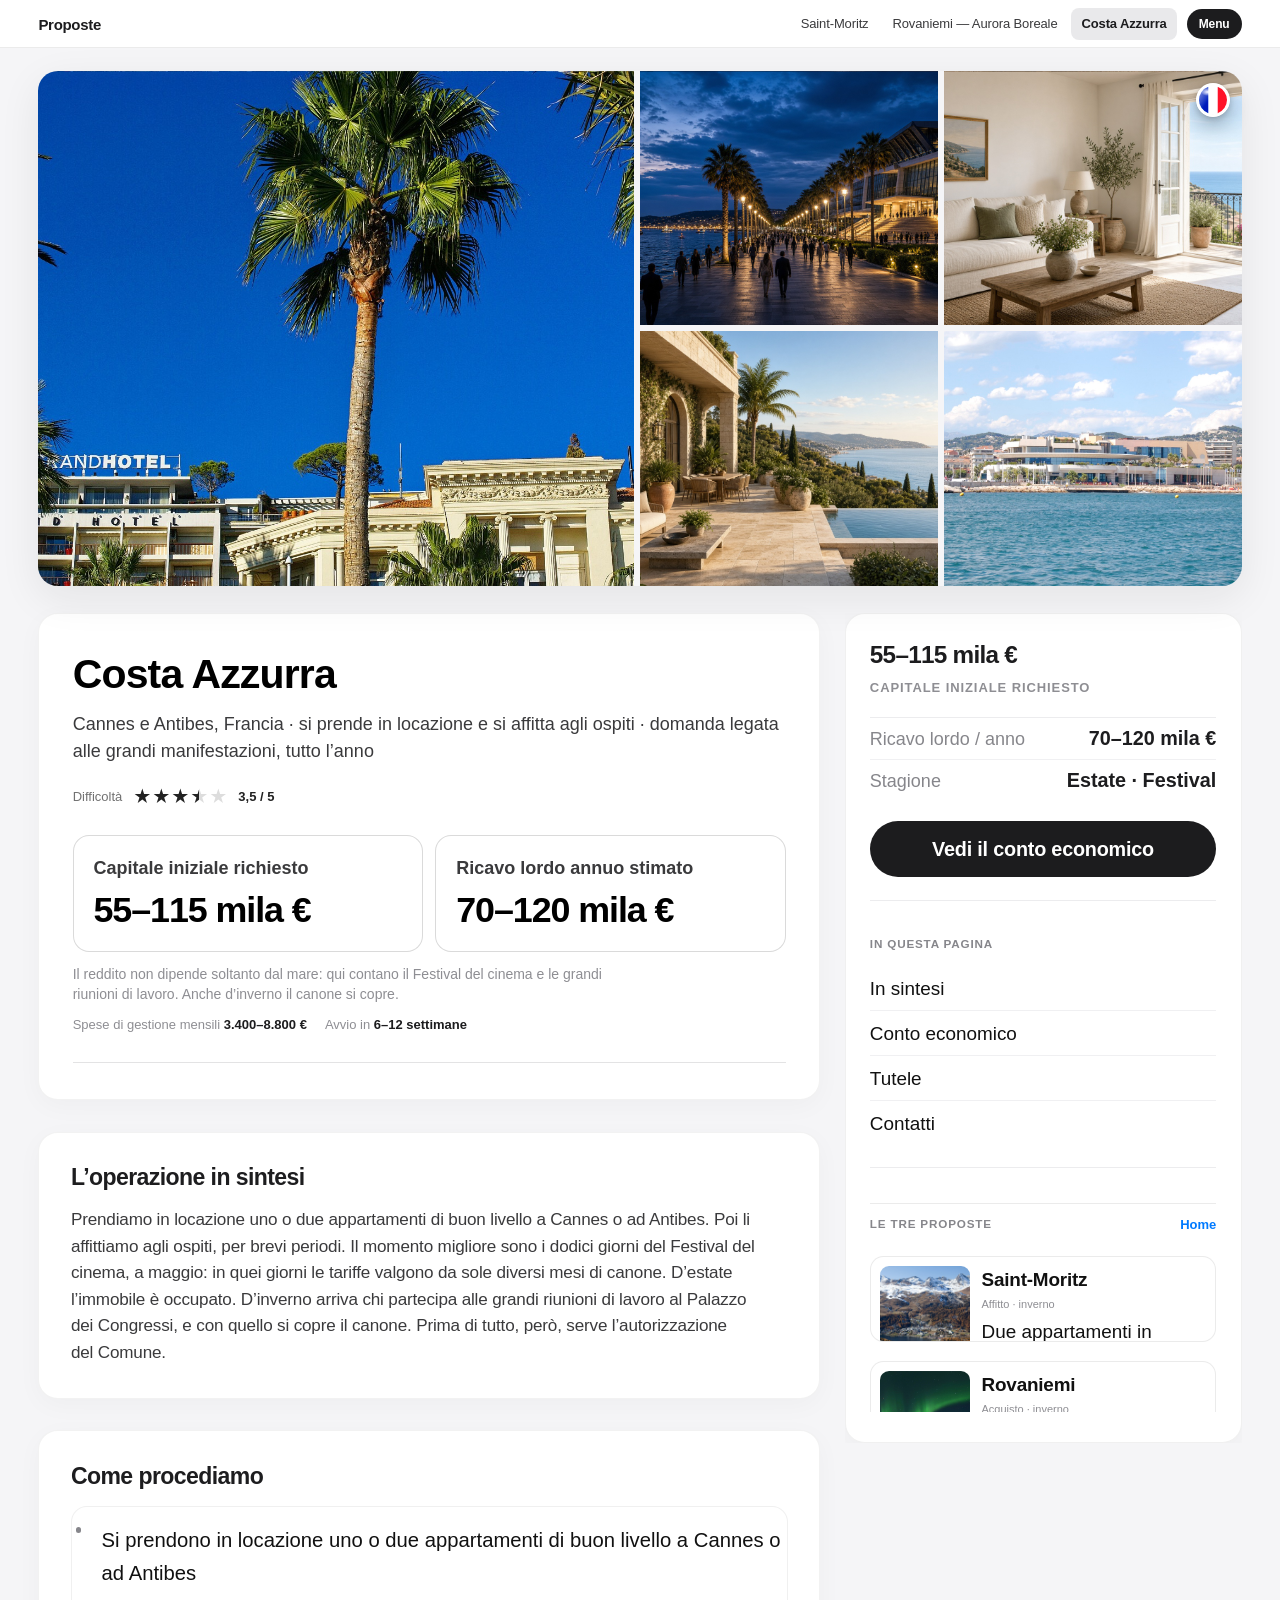
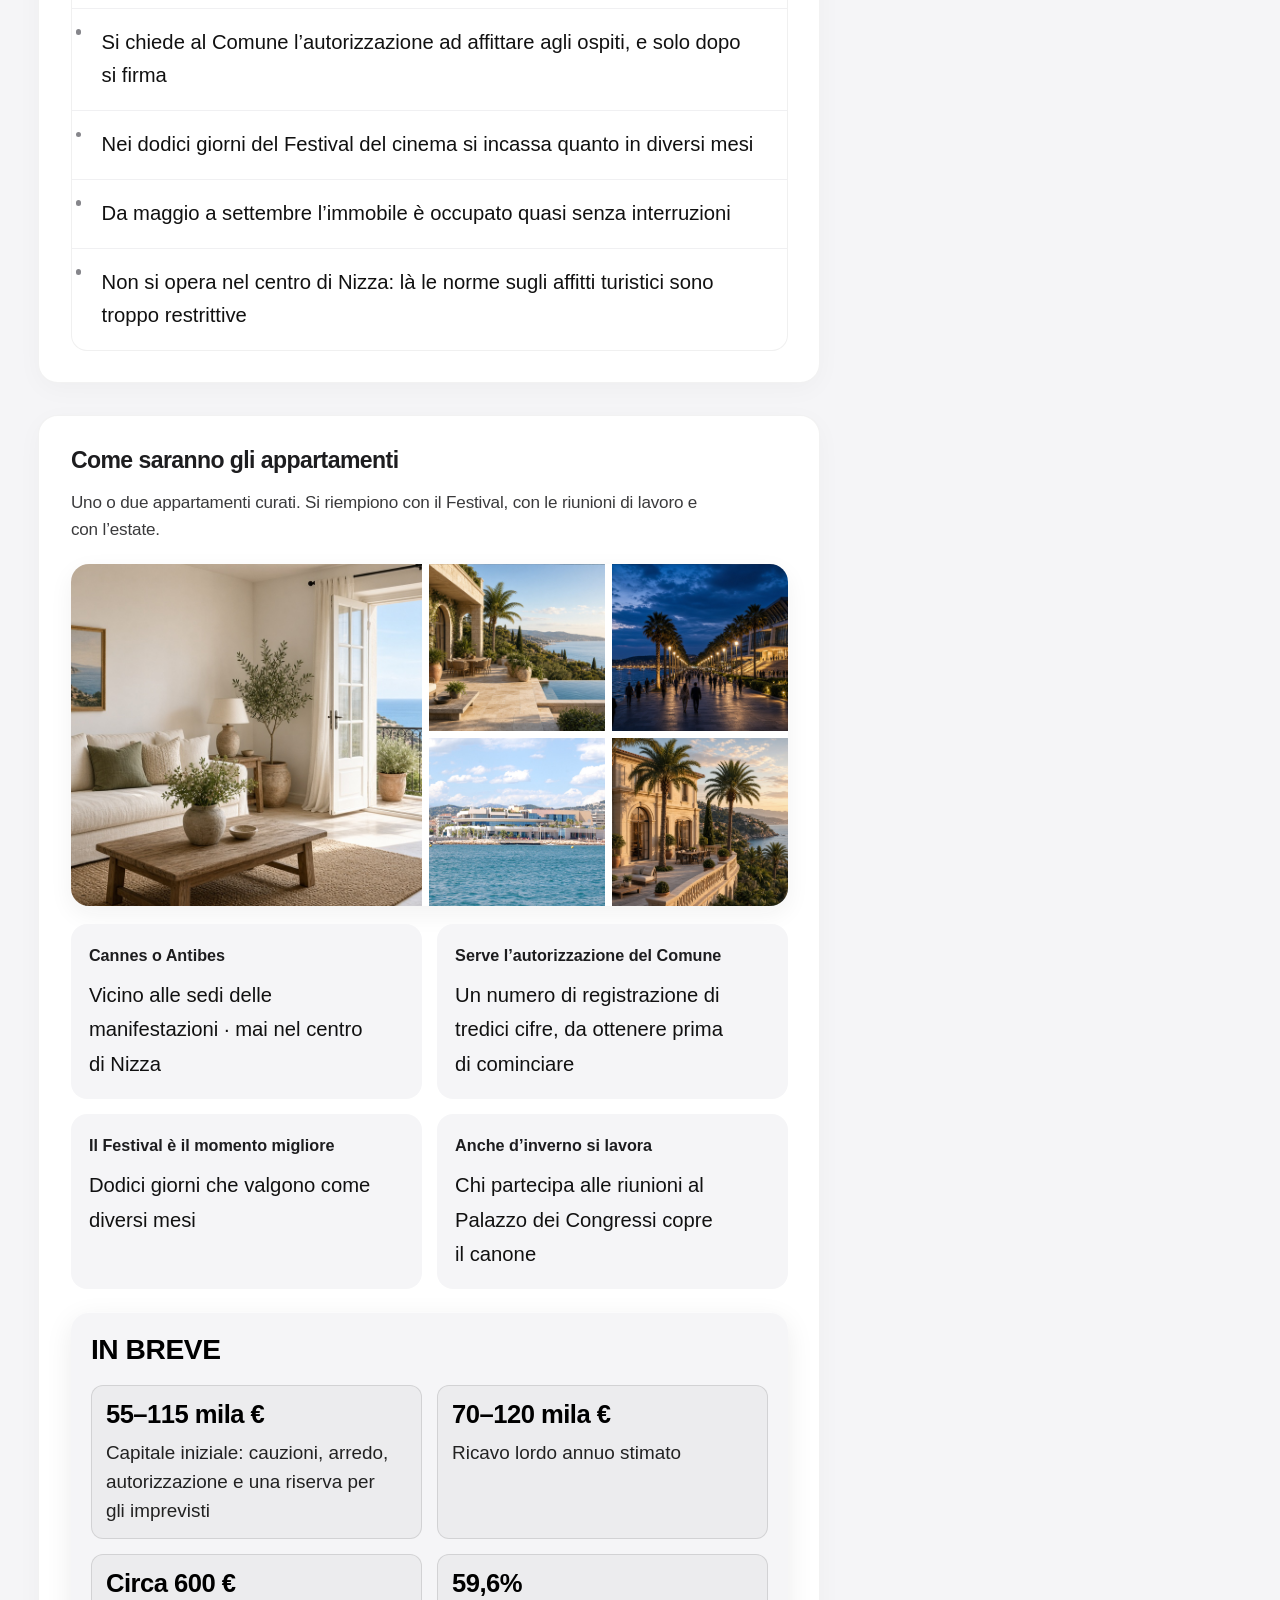
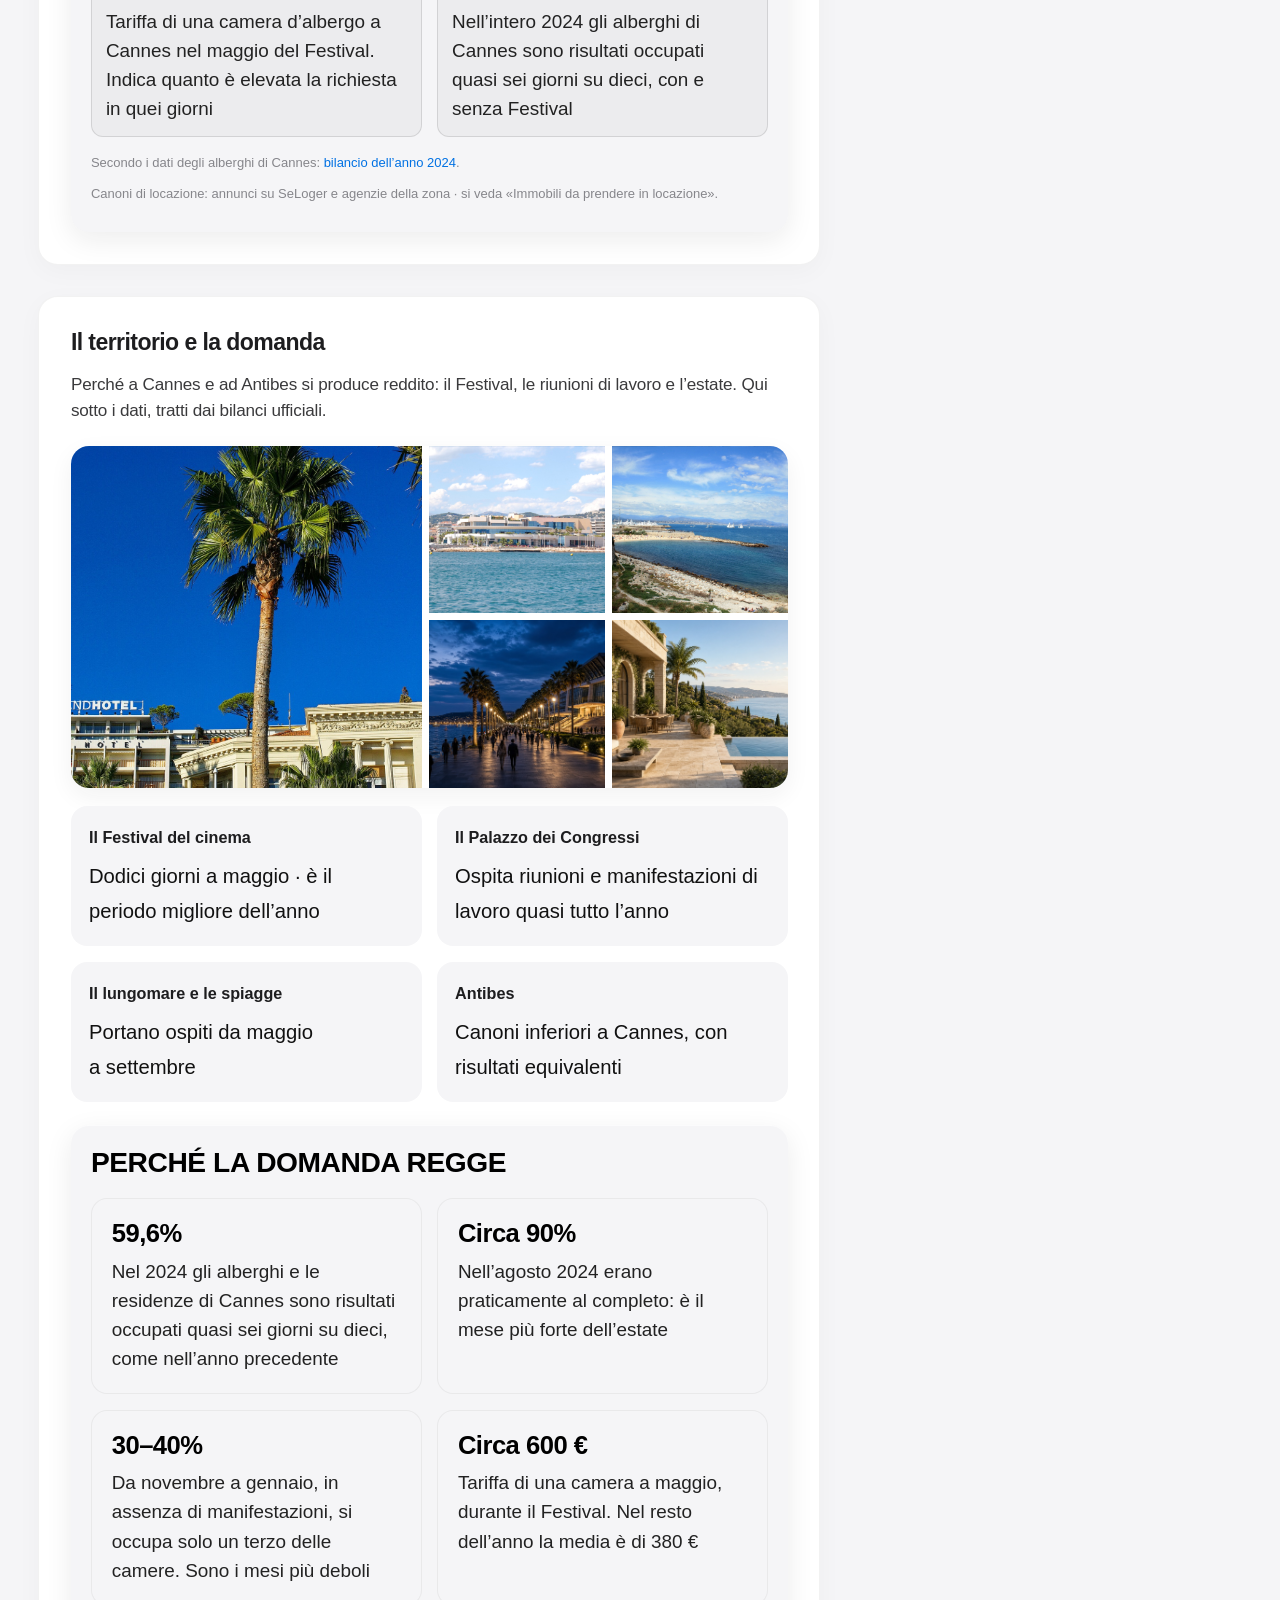
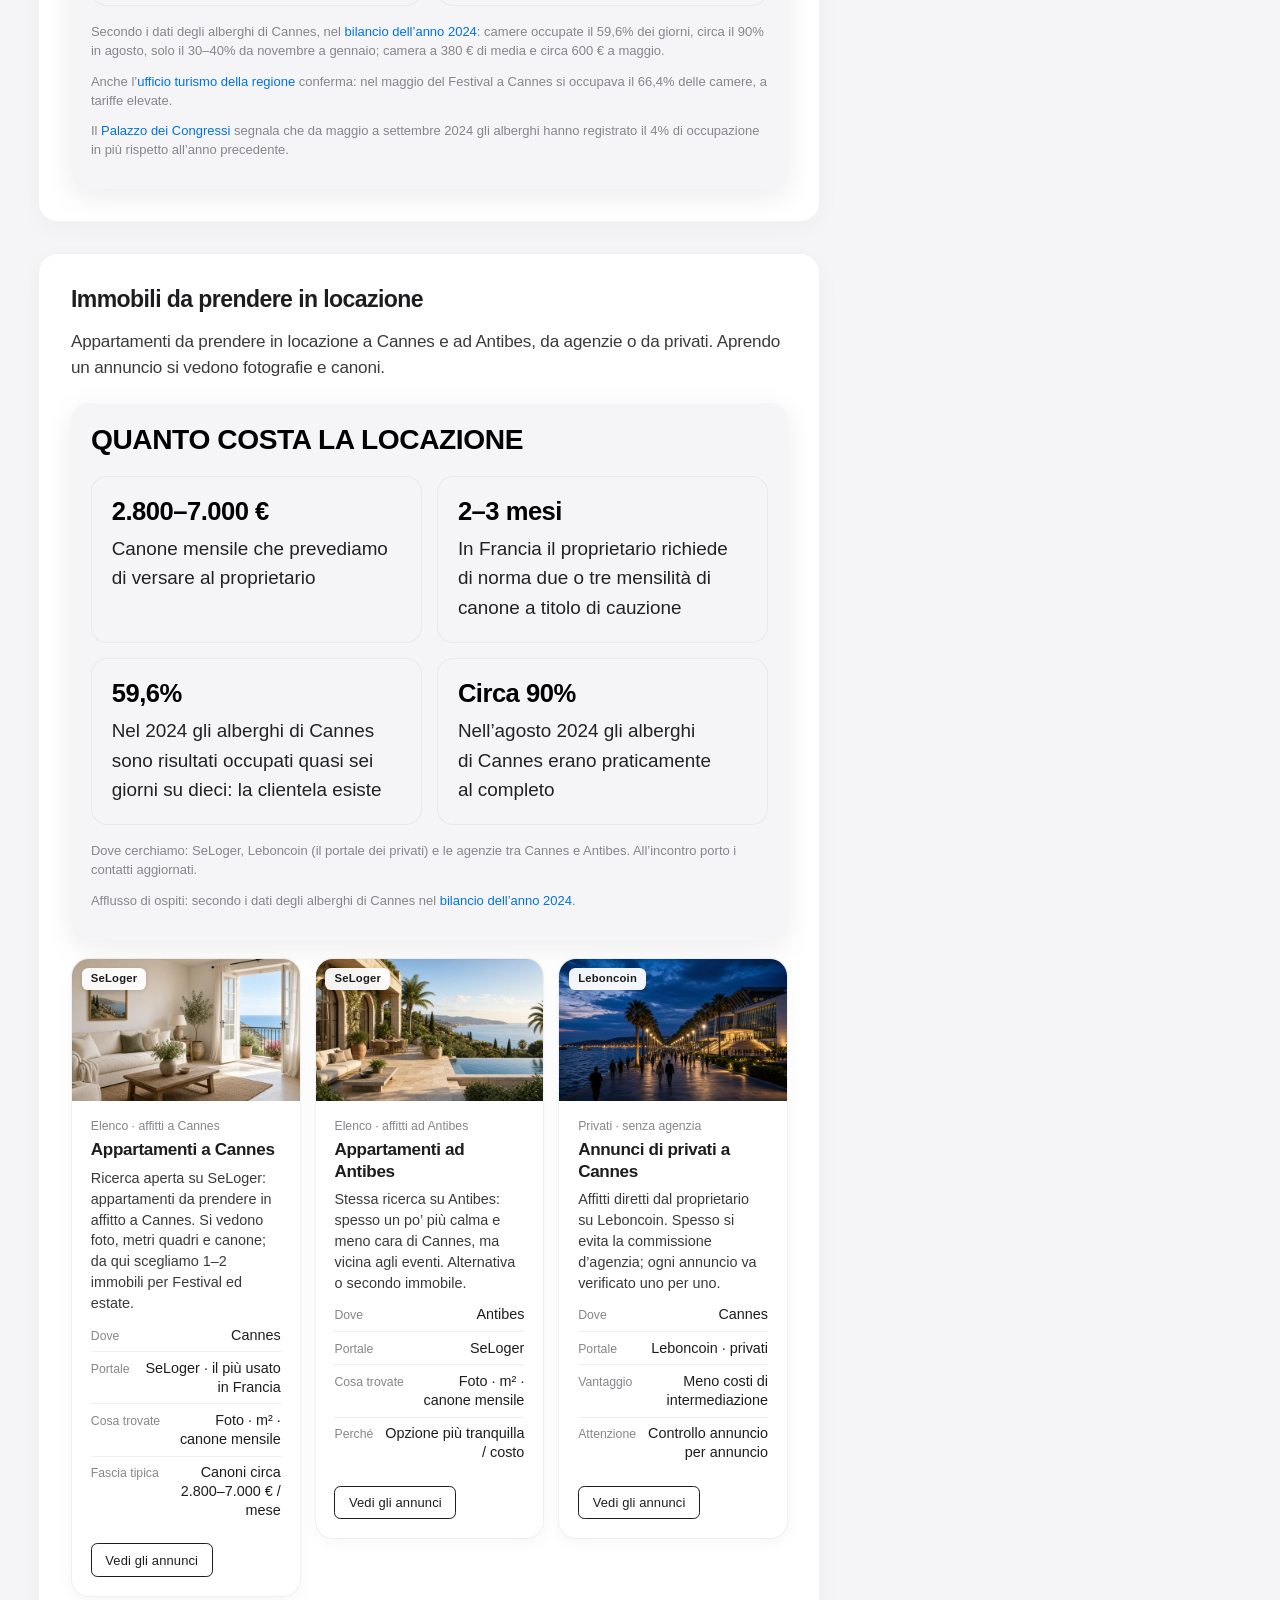
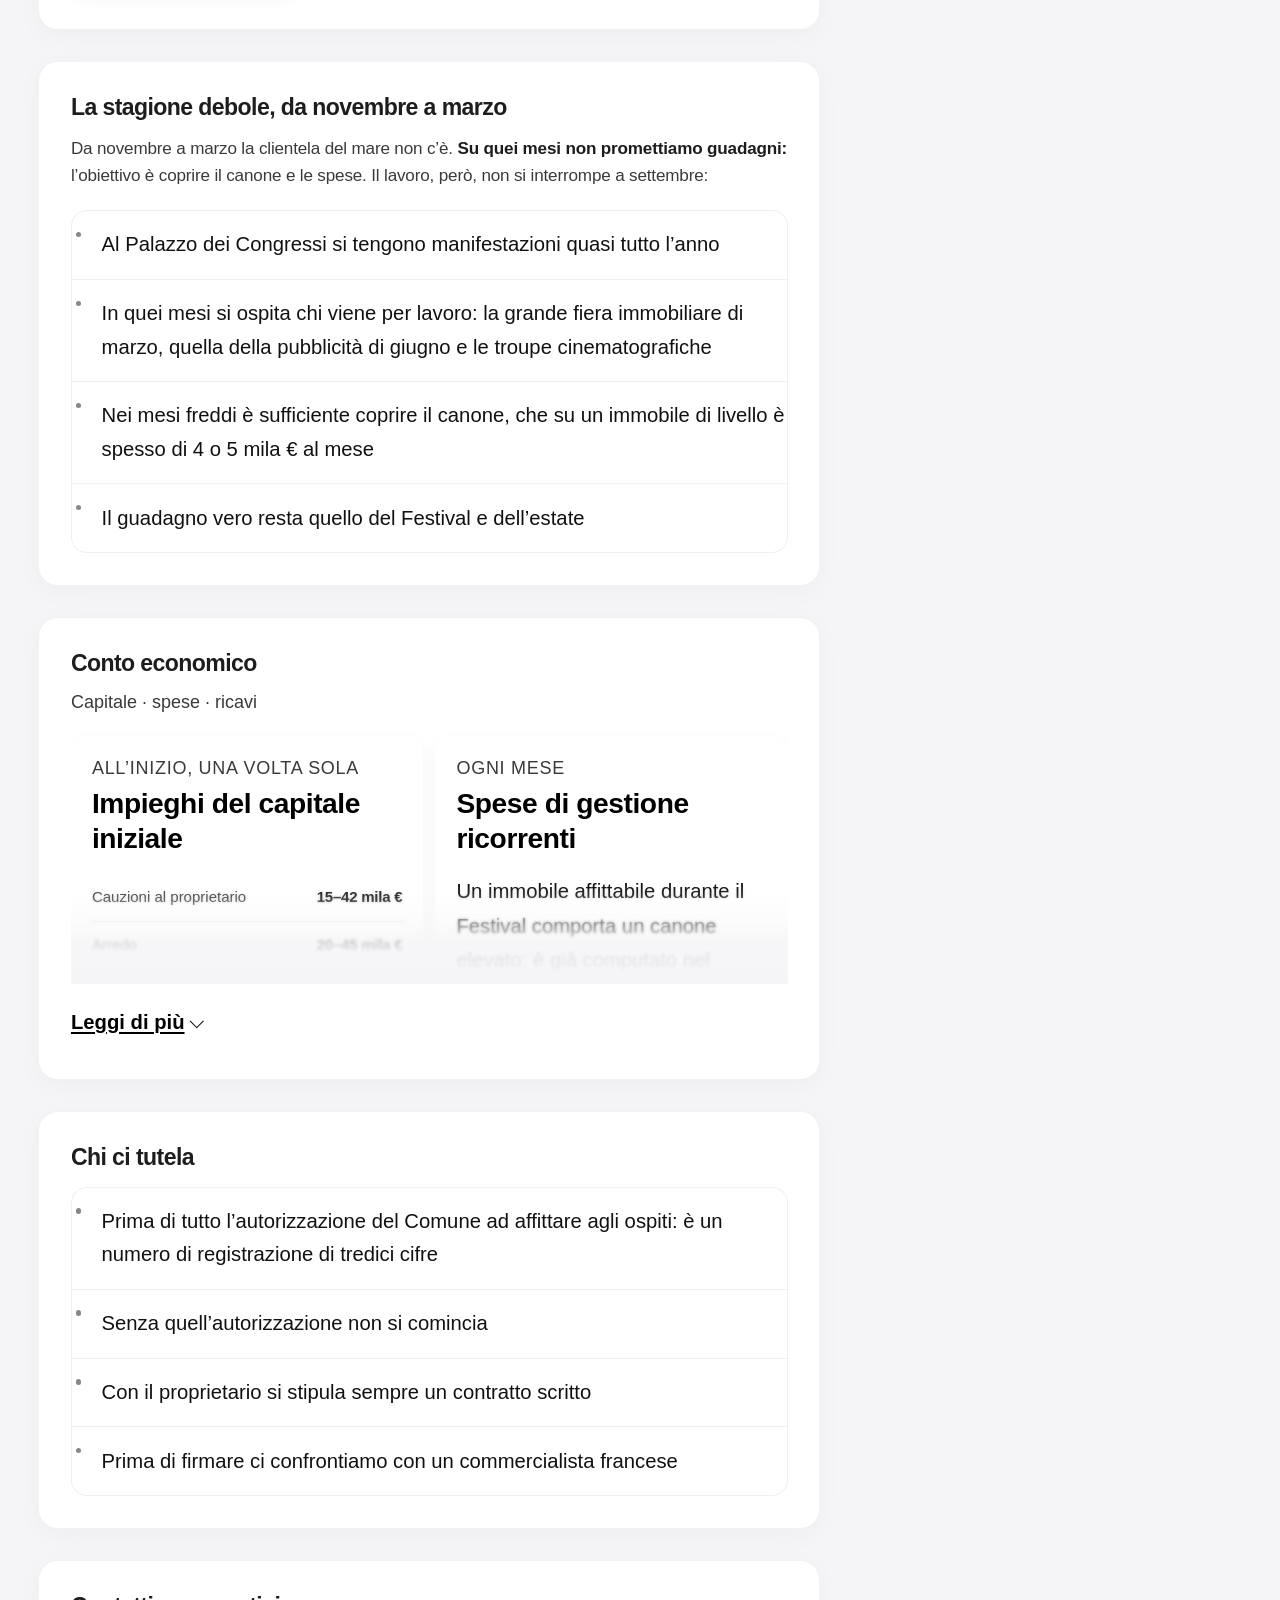
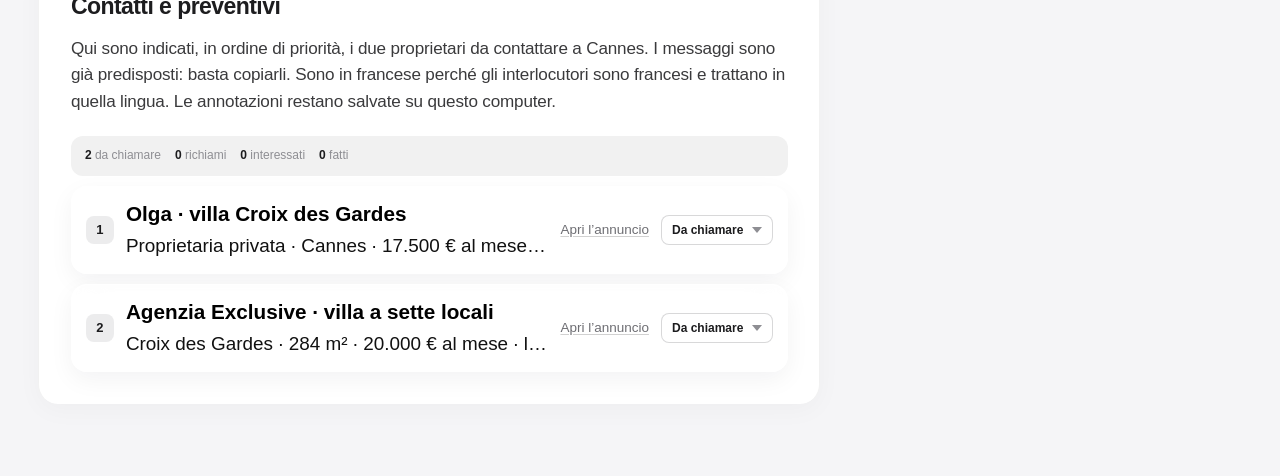
==== costa-azzurra.html @ 7a4fee0d "Show gross (lordo) revenue instead of net everywhere. Co-authored-by: Cursor <cursoragent@cursor.com" ====
<!DOCTYPE html>
<html lang="it">
<head>
  <meta charset="UTF-8" />
  <meta name="viewport" content="width=device-width, initial-scale=0.75, viewport-fit=cover" />
  <meta name="theme-color" content="#eef1ee" />
  <meta name="apple-mobile-web-app-capable" content="yes" />
  <title>Costa Azzurra — Proposta</title>
  <link rel="stylesheet" href="styles.css?v=20260926lordo" />
  <link rel="stylesheet" href="skeleton.css?v=20260926lordo" />
</head>
<body class="is-skel listing-page">

  <header class="apex-header apex-header--project">
    <div class="apex-bar">
      <div class="apex-bar__inner">
        <a class="apex-bar__logo" href="index.html"><span class="apex-bar__name">Proposte</span></a>
        <nav class="apex-bar__nav" aria-label="Progetti">
          <a class="apex-bar__link" href="saint-moritz.html">Saint-Moritz</a>
          <a class="apex-bar__link" href="lapponia.html">Rovaniemi — Aurora Boreale</a>
          <a class="apex-bar__link is-active" href="costa-azzurra.html">Costa Azzurra</a>
          <a class="apex-bar__pill" href="index.html">Menu</a>
        </nav>
      </div>
    </div>
  </header>

  <main aria-busy="true" class="bento bento--listing">
    <div class="skel-root" aria-hidden="true"></div>
    <p class="skel-status" role="status" aria-live="polite">Caricamento…</p>
    <div class="page-real" aria-hidden="true">

      <div class="gallery-block">
      <div class="photo-grid" aria-label="Galleria">
        <div class="photo-grid__main" style="background-image:url('assets/attr-ca-croisette.jpg')" role="img" aria-label="Croisette"></div>
        <div class="photo-grid__cell" style="background-image:url('assets/ca-cannes.png')" role="img" aria-label="Cannes"></div>
        <div class="photo-grid__cell" style="background-image:url('assets/ca-interno.png')" role="img" aria-label="Interno"></div>
        <div class="photo-grid__cell" style="background-image:url('assets/ca-terrazza.png')" role="img" aria-label="Terrazza"></div>
        <div class="photo-grid__cell" style="background-image:url('assets/attr-ca-palais.jpg')" role="img" aria-label="Palais"></div>
</div>
      <span class="flag-chip flag-chip--hero" title="Francia" aria-label="Francia">
        <svg viewBox="0 0 36 36" width="42" height="42" aria-hidden="true">
          <circle cx="18" cy="18" r="17" fill="#fff"/>
          <path d="M1.2 18a16.8 16.8 0 0 1 11.2-15.8v31.6A16.8 16.8 0 0 1 1.2 18z" fill="#002395"/>
          <path d="M34.8 18a16.8 16.8 0 0 1-11.2 15.8V2.2A16.8 16.8 0 0 1 34.8 18z" fill="#ED2939"/>
        </svg>
      </span>
      </div>
      <div class="listing-layout">
        <div class="listing-main">

<header class="listing-hero">
        <div class="listing-title">
          <h1>Costa Azzurra</h1>
          <p class="listing-title__loc">Cannes e Antibes, Francia · si prende in locazione e si affitta agli ospiti · domanda legata alle grandi manifestazioni, tutto l’anno</p>
          <div class="diff" aria-label="Difficoltà 3 e mezza su 5">
            <span class="diff__label">Difficoltà</span>
            <span class="diff__stars" aria-hidden="true">
              <i class="s s--on"></i><i class="s s--on"></i><i class="s s--on"></i><i class="s s--half"></i><i class="s"></i>
            </span>
            <span class="diff__n">3,5 / 5</span>
          </div>
        </div>

        <div class="listing-hero-nums">
        <div class="money" aria-label="I due numeri">
          <div class="money__cell money__cell--in is-key">
            <span>Capitale iniziale richiesto</span>
            <strong>55–115 mila €</strong>
          </div>
          <div class="money__cell money__cell--out is-key">
            <span>Ricavo lordo annuo stimato</span>
            <strong>70–120 mila €</strong>
          </div>
        </div>
        <p class="money__hint">Il reddito non dipende soltanto dal mare: qui contano il Festival del cinema e le grandi riunioni di lavoro. Anche d’inverno il canone si copre.</p>
        <p class="money__meta"><span>Spese di gestione mensili <b>3.400–8.800 €</b></span><span>Avvio in <b>6–12 settimane</b></span></p>
        </div>
      </header>

          <section class="sec" id="sintesi">
            <h2 class="sec-title">L’operazione in sintesi</h2>
            <p class="manual">Prendiamo in locazione uno o due appartamenti di buon livello a Cannes o ad Antibes. Poi li affittiamo agli ospiti, per brevi periodi. Il momento migliore sono i dodici giorni del Festival del cinema, a maggio: in quei giorni le tariffe valgono da sole diversi mesi di canone. D’estate l’immobile è occupato. D’inverno arriva chi partecipa alle grandi riunioni di lavoro al Palazzo dei Congressi, e con quello si copre il canone. Prima di tutto, però, serve l’autorizzazione del Comune.</p>
          </section>

          <section class="sec" id="passi">
            <h2 class="sec-title">Come procediamo</h2>
            <ul class="snap-list">
              <li>Si prendono in locazione uno o due appartamenti di buon livello a Cannes o ad Antibes</li>
              <li>Si chiede al Comune l’autorizzazione ad affittare agli ospiti, e solo dopo si firma</li>
              <li>Nei dodici giorni del Festival del cinema si incassa quanto in diversi mesi</li>
              <li>Da maggio a settembre l’immobile è occupato quasi senza interruzioni</li>
              <li>Non si opera nel centro di Nizza: là le norme sugli affitti turistici sono troppo restrittive</li>
            </ul>
          </section>

          <section class="sec sec--vision" id="come-sara">
            <h2 class="sec-title">Come saranno gli appartamenti</h2>
            <p class="manual">Uno o due appartamenti curati. Si riempiono con il Festival, con le riunioni di lavoro e con l’estate.</p>
            <div class="place-hero" aria-label="Come saranno gli appartamenti">
              <div class="place-hero__main" style="background-image:url('assets/ca-interno.png')" role="img" aria-label="Interno"></div>
              <div class="place-hero__cell" style="background-image:url('assets/ca-terrazza.png')" role="img" aria-label="Terrazza"></div>
              <div class="place-hero__cell" style="background-image:url('assets/ca-cannes.png')" role="img" aria-label="Cannes"></div>
              <div class="place-hero__cell" style="background-image:url('assets/attr-ca-palais.jpg')" role="img" aria-label="Palais"></div>
              <div class="place-hero__cell" style="background-image:url('assets/progetto-costa-azzurra.png')" role="img" aria-label="Progetto"></div>
            </div>
            <ul class="place-acts">
              <li><strong>Cannes o Antibes</strong><span>Vicino alle sedi delle manifestazioni · mai nel centro di Nizza</span></li>
              <li><strong>Serve l’autorizzazione del Comune</strong><span>Un numero di registrazione di tredici cifre, da ottenere prima di cominciare</span></li>
              <li><strong>Il Festival è il momento migliore</strong><span>Dodici giorni che valgono come diversi mesi</span></li>
              <li><strong>Anche d’inverno si lavora</strong><span>Chi partecipa alle riunioni al Palazzo dei Congressi copre il canone</span></li>
            </ul>
            <div class="place-stats place-stats--clou">
              <h3 class="place-stats__title">In breve</h3>
              <div class="place-stats__grid">
                <div class="place-stat is-key"><b>55–115 mila €</b><span>Capitale iniziale: cauzioni, arredo, autorizzazione e una riserva per gli imprevisti</span></div>
                <div class="place-stat is-key"><b>70–120 mila €</b><span>Ricavo lordo annuo stimato</span></div>
                <div class="place-stat is-key"><b>Circa 600 €</b><span>Tariffa di una camera d’albergo a Cannes nel maggio del Festival. Indica quanto è elevata la richiesta in quei giorni</span></div>
                <div class="place-stat is-key"><b>59,6%</b><span>Nell’intero 2024 gli alberghi di Cannes sono risultati occupati quasi sei giorni su dieci, con e senza Festival</span></div>
              </div>
              <ul class="place-sources">
                <li>Secondo i dati degli alberghi di Cannes: <a href="https://cannes-hotels.com/wp-content/uploads/2026/02/Bilan-Cannes-MKG-Consulting-2024.pdf" target="_blank" rel="noopener noreferrer">bilancio dell’anno 2024</a>.</li>
                <li>Canoni di locazione: annunci su SeLoger e agenzie della zona · si veda «Immobili da prendere in locazione».</li>
              </ul>
            </div>
          </section>

          <section class="sec sec--place" id="posto">
            <h2 class="sec-title">Il territorio e la domanda</h2>
            <p class="manual">Perché a Cannes e ad Antibes si produce reddito: il Festival, le riunioni di lavoro e l’estate. Qui sotto i dati, tratti dai bilanci ufficiali.</p>
            <div class="place-hero" aria-label="Il territorio">
              <div class="place-hero__main" style="background-image:url('assets/attr-ca-croisette.jpg')" role="img" aria-label="Croisette"></div>
              <div class="place-hero__cell" style="background-image:url('assets/attr-ca-palais.jpg')" role="img" aria-label="Palais"></div>
              <div class="place-hero__cell" style="background-image:url('assets/attr-ca-plage.jpg')" role="img" aria-label="Spiaggia"></div>
              <div class="place-hero__cell" style="background-image:url('assets/ca-cannes.png')" role="img" aria-label="Cannes"></div>
              <div class="place-hero__cell" style="background-image:url('assets/ca-terrazza.png')" role="img" aria-label="Terrazza"></div>
            </div>
            <ul class="place-acts">
              <li><strong>Il Festival del cinema</strong><span>Dodici giorni a maggio · è il periodo migliore dell’anno</span></li>
              <li><strong>Il Palazzo dei Congressi</strong><span>Ospita riunioni e manifestazioni di lavoro quasi tutto l’anno</span></li>
              <li><strong>Il lungomare e le spiagge</strong><span>Portano ospiti da maggio a settembre</span></li>
              <li><strong>Antibes</strong><span>Canoni inferiori a Cannes, con risultati equivalenti</span></li>
            </ul>
            <div class="place-stats">
              <h3 class="place-stats__title">Perché la domanda regge</h3>
              <div class="place-stats__grid">
                <div class="place-stat"><b>59,6%</b><span>Nel 2024 gli alberghi e le residenze di Cannes sono risultati occupati quasi sei giorni su dieci, come nell’anno precedente</span></div>
                <div class="place-stat"><b>Circa 90%</b><span>Nell’agosto 2024 erano praticamente al completo: è il mese più forte dell’estate</span></div>
                <div class="place-stat"><b>30–40%</b><span>Da novembre a gennaio, in assenza di manifestazioni, si occupa solo un terzo delle camere. Sono i mesi più deboli</span></div>
                <div class="place-stat"><b>Circa 600 €</b><span>Tariffa di una camera a maggio, durante il Festival. Nel resto dell’anno la media è di 380 €</span></div>
              </div>
              <ul class="place-sources">
                <li>Secondo i dati degli alberghi di Cannes, nel <a href="https://cannes-hotels.com/wp-content/uploads/2026/02/Bilan-Cannes-MKG-Consulting-2024.pdf" target="_blank" rel="noopener noreferrer">bilancio dell’anno 2024</a>: camere occupate il 59,6% dei giorni, circa il 90% in agosto, solo il 30–40% da novembre a gennaio; camera a 380 € di media e circa 600 € a maggio.</li>
                <li>Anche l’<a href="https://provence-alpes-cotedazur.com/app/uploads/crt-paca/2023/07/2305-MKG_Barometre_RegionSud.pdf" target="_blank" rel="noopener noreferrer">ufficio turismo della regione</a> conferma: nel maggio del Festival a Cannes si occupava il 66,4% delle camere, a tariffe elevate.</li>
                <li>Il <a href="https://en.palaisdesfestivals.com/press-area/press-releases/voted-the-worlds-best-destination-for-festivals-and-events-cannes-is-rolling-out-a-12-month-tourism-strategy/" target="_blank" rel="noopener noreferrer">Palazzo dei Congressi</a> segnala che da maggio a settembre 2024 gli alberghi hanno registrato il 4% di occupazione in più rispetto all’anno precedente.</li>
              </ul>
            </div>
          </section>

          <section class="sec sec--listings" id="immobili">
            <h2 class="sec-title">Immobili da prendere in locazione</h2>
            <p class="manual">Appartamenti da prendere in locazione a Cannes e ad Antibes, da agenzie o da privati. Aprendo un annuncio si vedono fotografie e canoni.</p>
            <div class="place-stats">
              <h3 class="place-stats__title">Quanto costa la locazione</h3>
              <div class="place-stats__grid">
                <div class="place-stat"><b>2.800–7.000 €</b><span>Canone mensile che prevediamo di versare al proprietario</span></div>
                <div class="place-stat"><b>2–3 mesi</b><span>In Francia il proprietario richiede di norma due o tre mensilità di canone a titolo di cauzione</span></div>
                <div class="place-stat"><b>59,6%</b><span>Nel 2024 gli alberghi di Cannes sono risultati occupati quasi sei giorni su dieci: la clientela esiste</span></div>
                <div class="place-stat"><b>Circa 90%</b><span>Nell’agosto 2024 gli alberghi di Cannes erano praticamente al completo</span></div>
              </div>
              <ul class="place-sources">
                <li>Dove cerchiamo: SeLoger, Leboncoin (il portale dei privati) e le agenzie tra Cannes e Antibes. All’incontro porto i contatti aggiornati.</li>
                <li>Afflusso di ospiti: secondo i dati degli alberghi di Cannes nel <a href="https://cannes-hotels.com/wp-content/uploads/2026/02/Bilan-Cannes-MKG-Consulting-2024.pdf" target="_blank" rel="noopener noreferrer">bilancio dell’anno 2024</a>.</li>
              </ul>
            </div>
                        <div class="annunci">
              <a class="annuncio" href="https://www.seloger.com/classified-search?distributionTypes=Rent&estateTypes=Apartment&locations=AD08FR3063" target="_blank" rel="noopener noreferrer">
                <div class="annuncio__media" style="background-image:url('assets/ca-interno.png')"><span class="annuncio__tag">SeLoger</span></div>
                <div class="annuncio__body">
                  <p class="annuncio__kind">Elenco · affitti a Cannes</p>
                  <h3>Appartamenti a Cannes</h3>
                  <p class="annuncio__sub">Ricerca aperta su SeLoger: appartamenti da prendere in affitto a Cannes. Si vedono foto, metri quadri e canone; da qui scegliamo 1–2 immobili per Festival ed estate.</p>
                  <dl class="annuncio__facts">
                    <div><dt>Dove</dt><dd>Cannes</dd></div>
                    <div><dt>Portale</dt><dd>SeLoger · il più usato in Francia</dd></div>
                    <div><dt>Cosa trovate</dt><dd>Foto · m² · canone mensile</dd></div>
                    <div><dt>Fascia tipica</dt><dd>Canoni circa 2.800–7.000 € / mese</dd></div>
                  </dl>
                  <span class="annuncio__out">Vedi gli annunci</span>
                </div>
              </a>
              <a class="annuncio" href="https://www.seloger.com/classified-search?distributionTypes=Rent&estateTypes=Apartment&locations=AD08FR3004" target="_blank" rel="noopener noreferrer">
                <div class="annuncio__media" style="background-image:url('assets/ca-terrazza.png')"><span class="annuncio__tag">SeLoger</span></div>
                <div class="annuncio__body">
                  <p class="annuncio__kind">Elenco · affitti ad Antibes</p>
                  <h3>Appartamenti ad Antibes</h3>
                  <p class="annuncio__sub">Stessa ricerca su Antibes: spesso un po’ più calma e meno cara di Cannes, ma vicina agli eventi. Alternativa o secondo immobile.</p>
                  <dl class="annuncio__facts">
                    <div><dt>Dove</dt><dd>Antibes</dd></div>
                    <div><dt>Portale</dt><dd>SeLoger</dd></div>
                    <div><dt>Cosa trovate</dt><dd>Foto · m² · canone mensile</dd></div>
                    <div><dt>Perché</dt><dd>Opzione più tranquilla / costo</dd></div>
                  </dl>
                  <span class="annuncio__out">Vedi gli annunci</span>
                </div>
              </a>
              <a class="annuncio" href="https://www.leboncoin.fr/recherche?category=10&locations=Cannes" target="_blank" rel="noopener noreferrer">
                <div class="annuncio__media" style="background-image:url('assets/ca-cannes.png')"><span class="annuncio__tag">Leboncoin</span></div>
                <div class="annuncio__body">
                  <p class="annuncio__kind">Privati · senza agenzia</p>
                  <h3>Annunci di privati a Cannes</h3>
                  <p class="annuncio__sub">Affitti diretti dal proprietario su Leboncoin. Spesso si evita la commissione d’agenzia; ogni annuncio va verificato uno per uno.</p>
                  <dl class="annuncio__facts">
                    <div><dt>Dove</dt><dd>Cannes</dd></div>
                    <div><dt>Portale</dt><dd>Leboncoin · privati</dd></div>
                    <div><dt>Vantaggio</dt><dd>Meno costi di intermediazione</dd></div>
                    <div><dt>Attenzione</dt><dd>Controllo annuncio per annuncio</dd></div>
                  </dl>
                  <span class="annuncio__out">Vedi gli annunci</span>
                </div>
              </a>
            </div>
</section>

          <section class="sec" id="fuori-stagione">
            <h2 class="sec-title">La stagione debole, da novembre a marzo</h2>
            <p class="manual">Da novembre a marzo la clientela del mare non c’è. <strong>Su quei mesi non promettiamo guadagni:</strong> l’obiettivo è coprire il canone e le spese. Il lavoro, però, non si interrompe a settembre:</p>
            <ul class="snap-list">
              <li>Al Palazzo dei Congressi si tengono manifestazioni quasi tutto l’anno</li>
              <li>In quei mesi si ospita chi viene per lavoro: la grande fiera immobiliare di marzo, quella della pubblicità di giugno e le troupe cinematografiche</li>
              <li>Nei mesi freddi è sufficiente coprire il canone, che su un immobile di livello è spesso di 4 o 5 mila € al mese</li>
              <li>Il guadagno vero resta quello del Festival e dell’estate</li>
            </ul>
          </section>

          <section class="sec air-more" id="conto">
            <h2 class="sec-title">Conto economico</h2>
            <p class="air-more__hint">Capitale · spese · ricavi</p>
            <div class="air-more__clip">
              <div class="air-more__inner">
<div class="money-sheet">

                <section class="money-block">
                  <header class="money-block__head">
                    <p class="money-block__eyebrow">All’inizio, una volta sola</p>
                    <h3>Impieghi del capitale iniziale</h3>
                  </header>
                  <ul class="ledger">
                    <li><span>Cauzioni al proprietario</span><b>15–42 mila €</b></li>
                    <li><span>Arredo</span><b>20–45 mila €</b></li>
                    <li><span>Fotografie e primi annunci</span><b>2,5–5 mila €</b></li>
                    <li><span>Avvocato e autorizzazione del Comune</span><b>3–5 mila €</b></li>
                    <li><span>Assicurazioni</span><b>1–2 mila €</b></li>
                    <li><span>Riserva per imprevisti</span><b>8–15 mila €</b></li>
                    <li class="is-total"><span>Totale capitale iniziale</span><b>55–115 mila €</b></li>
                  </ul>
                </section>

                <section class="money-block">
                  <header class="money-block__head">
                    <p class="money-block__eyebrow">Ogni mese</p>
                    <h3>Spese di gestione ricorrenti</h3>
                    <p class="money-block__note">Un immobile affittabile durante il Festival comporta un canone elevato: è già computato nel conto.</p>
                  </header>
                  <ul class="ledger">
                    <li><span>Canone dell’immobile</span><b>2.500–7.000 €</b></li>
                    <li><span>Pulizie</span><b>600–1.200 €</b></li>
                    <li><span>Elettricità, acqua e gas</span><b>200–450 €</b></li>
                    <li><span>Commercialista</span><b>80–150 €</b></li>
                    <li class="is-total"><span>Totale mensile</span><b>3.400–8.800 €</b></li>
                  </ul>
                </section>

                <section class="money-block money-block--in">
                  <header class="money-block__head">
                    <p class="money-block__eyebrow">Con l’immobile in esercizio</p>
                    <h3>Ricavi stimati</h3>
                  </header>
                  <ul class="ledger">
                    <li><span>I dodici giorni del Festival</span><b>20–40 mila €</b></li>
                    <li><span>L’intera estate</span><b>25–45 mila €</b></li>
                    <li><span>Riunioni di lavoro e altre manifestazioni</span><b>20–40 mila €</b></li>
                    <li class="is-net is-key"><span>Ricavo lordo annuo stimato</span><b>70–120 mila €</b></li>
                  </ul>
                </section>

              </div>
              </div>
              <div class="air-more__fade" aria-hidden="true"></div>
            </div>
            <button type="button" class="air-more__btn" aria-expanded="false">
              <span class="air-more__more">Leggi di più</span>
              <span class="air-more__less">Mostra meno</span>
            </button>
          </section>

          <section class="sec" id="tutele">
            <h2 class="sec-title">Chi ci tutela</h2>
            <ul class="snap-list">
              <li>Prima di tutto l’autorizzazione del Comune ad affittare agli ospiti: è un numero di registrazione di tredici cifre</li>
              <li>Senza quell’autorizzazione non si comincia</li>
              <li>Con il proprietario si stipula sempre un contratto scritto</li>
              <li>Prima di firmare ci confrontiamo con un commercialista francese</li>
            </ul>
          </section>

          <section class="sec sec--calls" id="chiamate">
            <h2 class="sec-title">Contatti e preventivi</h2>
            <p class="manual">Qui sono indicati, in ordine di priorità, i due proprietari da contattare a Cannes. I messaggi sono già predisposti: basta copiarli. Sono in francese perché gli interlocutori sono francesi e trattano in quella lingua. Le annotazioni restano salvate su questo computer.</p>

            <div class="calldesk" data-desk="costa-azzurra">
              <div class="calldesk__stats" aria-live="polite"></div>

              <article class="call-lead" data-id="olga" data-status="todo">
                <div class="call-lead__head" role="button" tabindex="0" aria-expanded="false">
                  <span class="call-lead__prio">1</span>
                  <div class="call-lead__who">
                    <strong>Olga · villa Croix des Gardes</strong>
                    <span>Proprietaria privata · Cannes · 17.500 € al mese · solo per alcuni mesi</span>
                  </div>
                  <a class="call-lead__tel" href="https://www.seloger.com/annonce/location/provence-alpes-cote-d-azur/alpes-maritimes-06/cannes-06400/26ZACYYT8FXA" target="_blank" rel="noopener noreferrer">Apri l’annuncio</a>
                  <select class="call-lead__status" aria-label="Stato"></select>
                </div>
                <div class="call-lead__panel">
                  <div class="call-lead__meta">
                    <p><b>L’immobile</b> · 340 m², sei camere ciascuna con bagno proprio. È libero da settembre 2026 a metà maggio 2027. Poi rientra nella disponibilità della proprietaria, che d’estate lo affitta agli ospiti a circa 20.000 € la settimana. Di conseguenza <b>il Festival non è compreso</b>: a noi resterebbero soltanto i mesi tranquilli.</p>
                    <p><b>Annuncio</b> · <a href="https://www.seloger.com/annonce/location/provence-alpes-cote-d-azur/alpes-maritimes-06/cannes-06400/26ZACYYT8FXA" target="_blank" rel="noopener noreferrer">SeLoger · villa Croix des Gardes, affittata dalla proprietaria</a></p>
                    <p><b>Come si contatta</b> · Soltanto con il modulo presente nella pagina dell’annuncio, che Olga riceve direttamente. Il numero di telefono indicato qui è il nostro, da lasciare all’interno del messaggio.</p>
                  </div>
                  <div class="call-lead__script">
                    <div class="call-lead__script-top">
                      <span>Messaggio da inviare in francese — l’interlocutore è francese</span>
                      <button type="button" class="call-lead__copy" data-copy=".call-lead__script-body">Copia</button>
                    </div>
                    <pre class="call-lead__script-body">Bonjour Olga, je m'intéresse à votre villa Croix des Gardes pour la période disponible (septembre 2026 – mi-mai 2027). Je travaille pour un petit groupe hôtelier italien (Venise, Pouilles, Portugal) et nous cherchons une propriété de ce type à louer pour la gérer en hébergement touristique haut de gamme, sur un principe proche de votre activité estivale. Seriez-vous ouverte à un bail à usage commercial dans cette optique ? Cordialement, Tommaso Stoppani, +39 351 436 2677</pre>
                  </div>
                  <label class="call-lead__notes-wrap">Appunti
                    <textarea class="call-lead__notes" rows="4" placeholder="Messaggio inviato? Risposta ricevuta? Da quando è libero…"></textarea>
                  </label>
                </div>
              </article>

              <article class="call-lead" data-id="exclusive" data-status="todo">
                <div class="call-lead__head" role="button" tabindex="0" aria-expanded="false">
                  <span class="call-lead__prio">2</span>
                  <div class="call-lead__who">
                    <strong>Agenzia Exclusive · villa a sette locali</strong>
                    <span>Croix des Gardes · 284 m² · 20.000 € al mese · locazione annuale</span>
                  </div>
                  <a class="call-lead__tel" href="https://www.seloger.com/annonce/location/provence-alpes-cote-d-azur/alpes-maritimes-06/cannes-06400/24J835SDXFLQ" target="_blank" rel="noopener noreferrer">Apri l’annuncio</a>
                  <select class="call-lead__status" aria-label="Stato"></select>
                </div>
                <div class="call-lead__panel">
                  <div class="call-lead__meta">
                    <p><b>L’immobile</b> · Sei camere, ciascuna con bagno proprio. Si affitta per l’intero anno e l’arredo è già presente: per noi è preferibile a un contratto di pochi mesi, perché così rientra anche il periodo del Festival.</p>
                    <p><b>Annuncio</b> · <a href="https://www.seloger.com/annonce/location/provence-alpes-cote-d-azur/alpes-maritimes-06/cannes-06400/24J835SDXFLQ" target="_blank" rel="noopener noreferrer">SeLoger · annuncio numero 2923</a></p>
                  </div>
                  <div class="call-lead__script">
                    <div class="call-lead__script-top">
                      <span>Messaggio da inviare in francese — l’interlocutore è francese</span>
                      <button type="button" class="call-lead__copy" data-copy=".call-lead__script-body">Copia</button>
                    </div>
                    <pre class="call-lead__script-body">Bonjour, je vous contacte au sujet de la villa T7 (284 m², Croix des Gardes, réf. 2923) en location meublée à l'année à 20 000€/mois. Je représente un petit groupe hôtelier italien (Venise, Pouilles, Portugal) intéressé par ce type de propriété pour de l'hébergement touristique haut de gamme. Seriez-vous disponible pour en discuter les modalités ? Cordialement, Tommaso Stoppani, +39 351 436 2677</pre>
                  </div>
                  <label class="call-lead__notes-wrap">Appunti
                    <textarea class="call-lead__notes" rows="4" placeholder="Risposta dell’agenzia…"></textarea>
                  </label>
                </div>
              </article>
            </div>
          </section>

        </div>

        <aside class="listing-rail booking-card--desk" aria-label="Sintesi laterale">
          <div class="listing-rail__inner apple-scroll">
          <div class="listing-rail__card">
            <div class="booking-card__price">
              <span class="booking-card__amount">55–115 mila €</span>
              <span class="booking-card__period">Capitale iniziale richiesto</span>
            </div>
            <ul class="booking-card__facts">
              <li><span>Ricavo lordo / anno</span><b>70–120 mila €</b></li>
              <li><span>Stagione</span><b>Estate · Festival</b></li>
            </ul>
            <a class="portal-cta" href="#conto">Vedi il conto economico</a>
          </div>

          <nav class="listing-rail__toc" aria-label="Vai alla sezione">
            <p class="listing-rail__label">In questa pagina</p>
            <a href="#sintesi">In sintesi</a>
            <a href="#conto">Conto economico</a>
            <a href="#tutele">Tutele</a>
            <a href="#chiamate">Contatti</a>
          </nav>


          <nav class="rail-switch" aria-label="Le tre proposte">
            <div class="rail-switch__top">
              <p class="listing-rail__label">Le tre proposte</p>
              <a class="rail-switch__home" href="index.html">Home</a>
            </div>
            <a class="rail-switch__card" href="saint-moritz.html">
              <div class="rail-switch__media" style="background-image:url('assets/attr-sm-muottas.jpg')"></div>
              <div class="rail-switch__body">
                <strong>Saint-Moritz</strong>
                <span class="rail-switch__tag">Affitto · inverno</span>
                <p class="rail-switch__desc">Due appartamenti in Engadina. Capitale iniziale 40–70 mila €.</p>
              </div>
            </a>
            <a class="rail-switch__card" href="lapponia.html">
              <div class="rail-switch__media" style="background-image:url('assets/attr-lap-aurora.jpg')"></div>
              <div class="rail-switch__body">
                <strong>Rovaniemi</strong>
                <span class="rail-switch__tag">Acquisto · inverno</span>
                <p class="rail-switch__desc">Terreno, casette e spa. Capitale iniziale 105–125 mila €.</p>
              </div>
            </a>
            <a class="rail-switch__card is-here" href="costa-azzurra.html" aria-current="page">
              <div class="rail-switch__media" style="background-image:url('assets/attr-ca-croisette.jpg')"></div>
              <div class="rail-switch__body">
                <strong>Costa Azzurra</strong>
                <span class="rail-switch__tag">Affitto · estate ed eventi</span>
                <p class="rail-switch__desc">Cannes o Antibes. Capitale iniziale 55–115 mila €.</p>
              </div>
              <span class="rail-switch__here">Qui</span>
            </a>
          </nav>
          </div>
        </aside>
      </div>

      <div class="booking-bar">
        <div class="booking-bar__left">
          <strong>55–115 mila €</strong>
          <span>Capitale iniziale, versato una volta · ricavo lordo stimato 70–120 mila € all’anno</span>
        </div>
        <a class="portal-cta portal-cta--bar" href="#conto">Vedi il conto</a>
      </div>

    </div>
  </main>

  <script src="skeleton-markup.js?v=20260926lordo" data-skel="project"></script>
  <script src="skeleton.js?v=20260926lordo"></script>
  <script src="topbar.js?v=20260926lordo"></script>
  <script src="calldesk.js?v=20260926lordo"></script>
  <script src="air-more.js?v=20260926lordo"></script>
  <script src="rail.js?v=20260926lordo"></script>
</body>
</html>
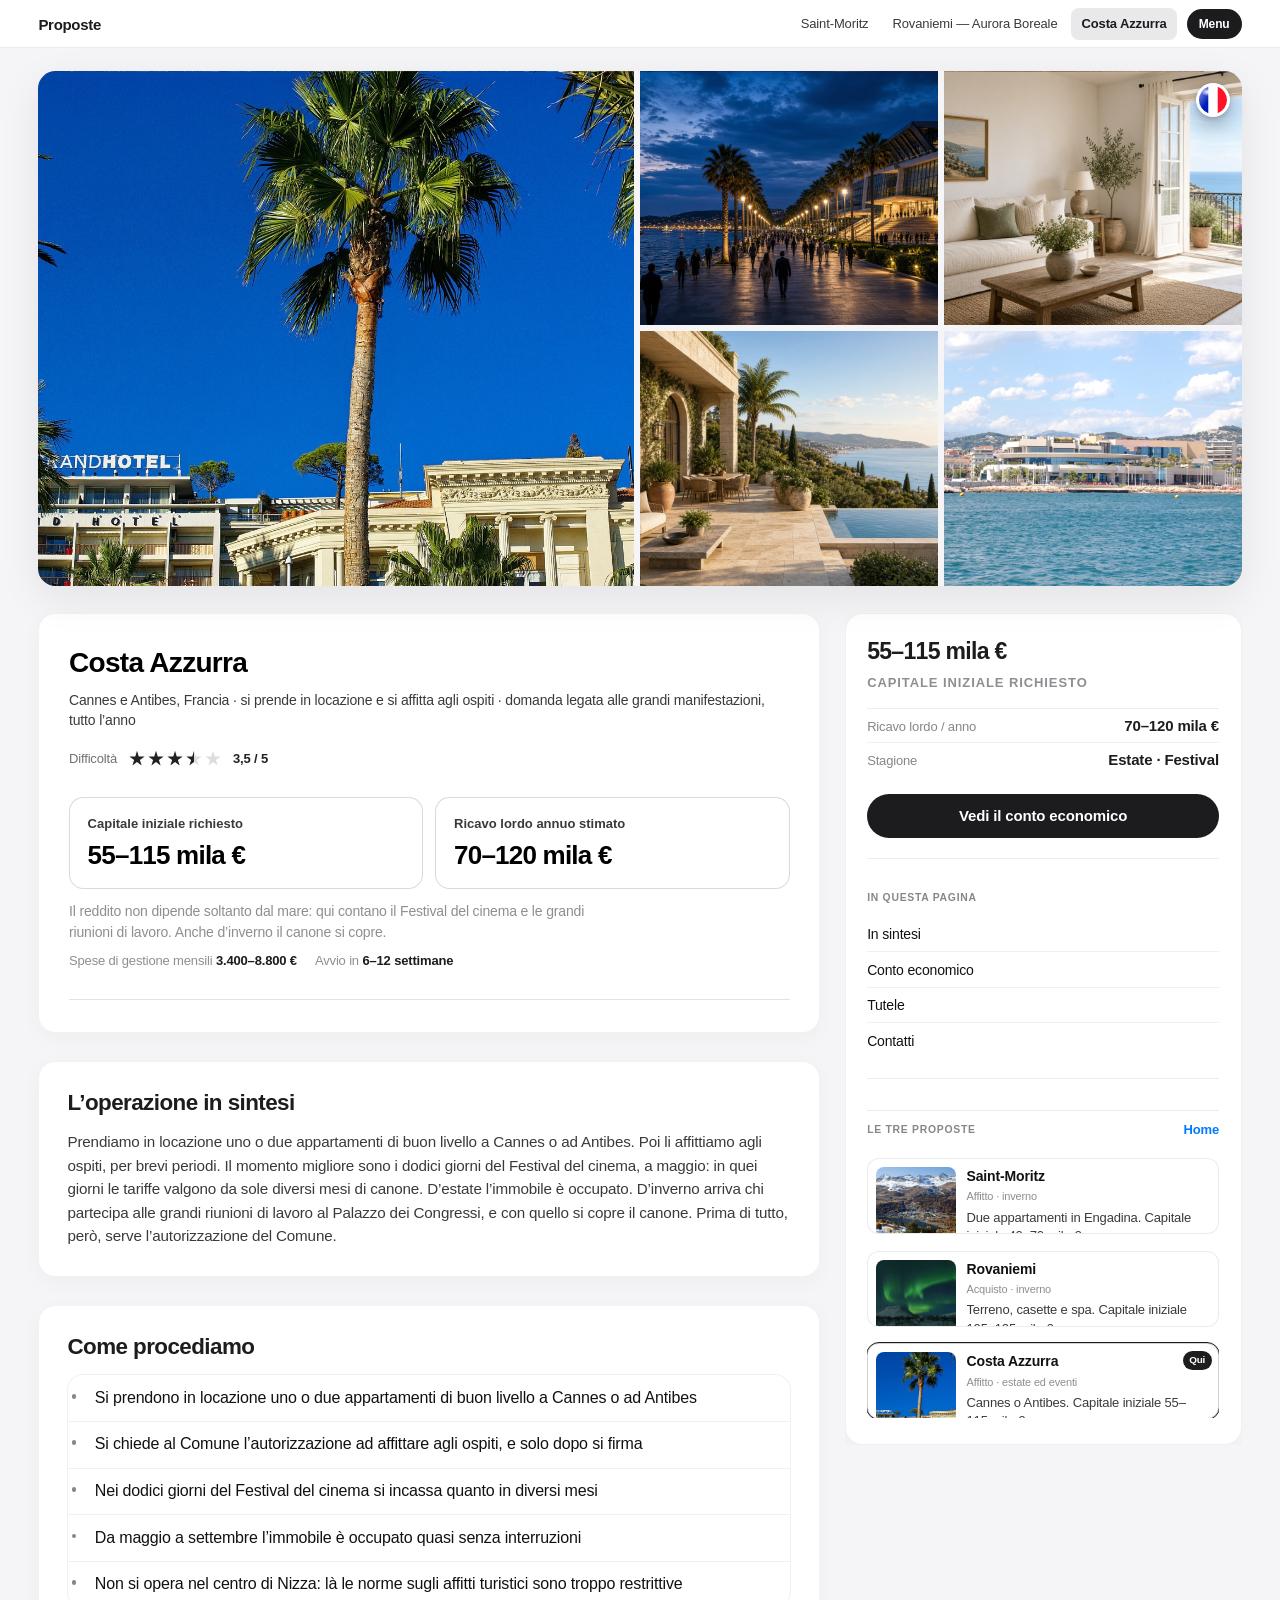
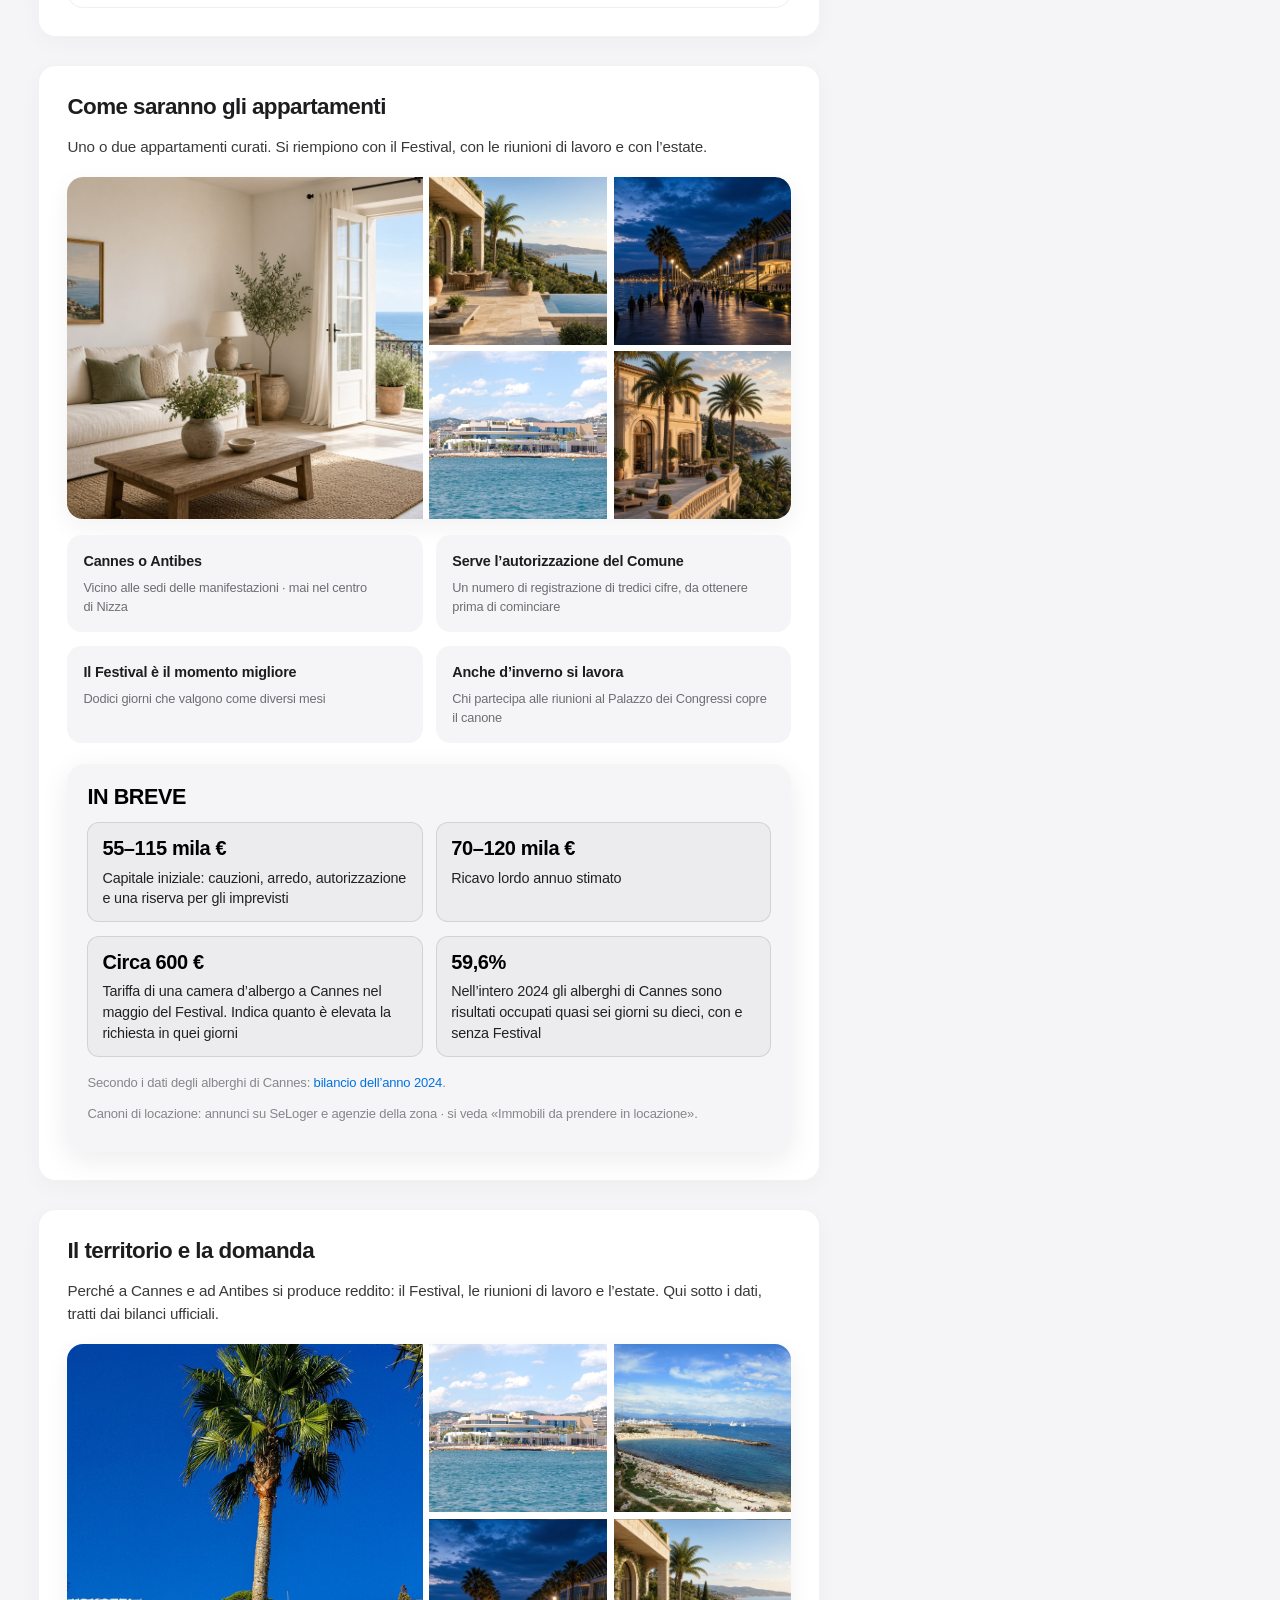
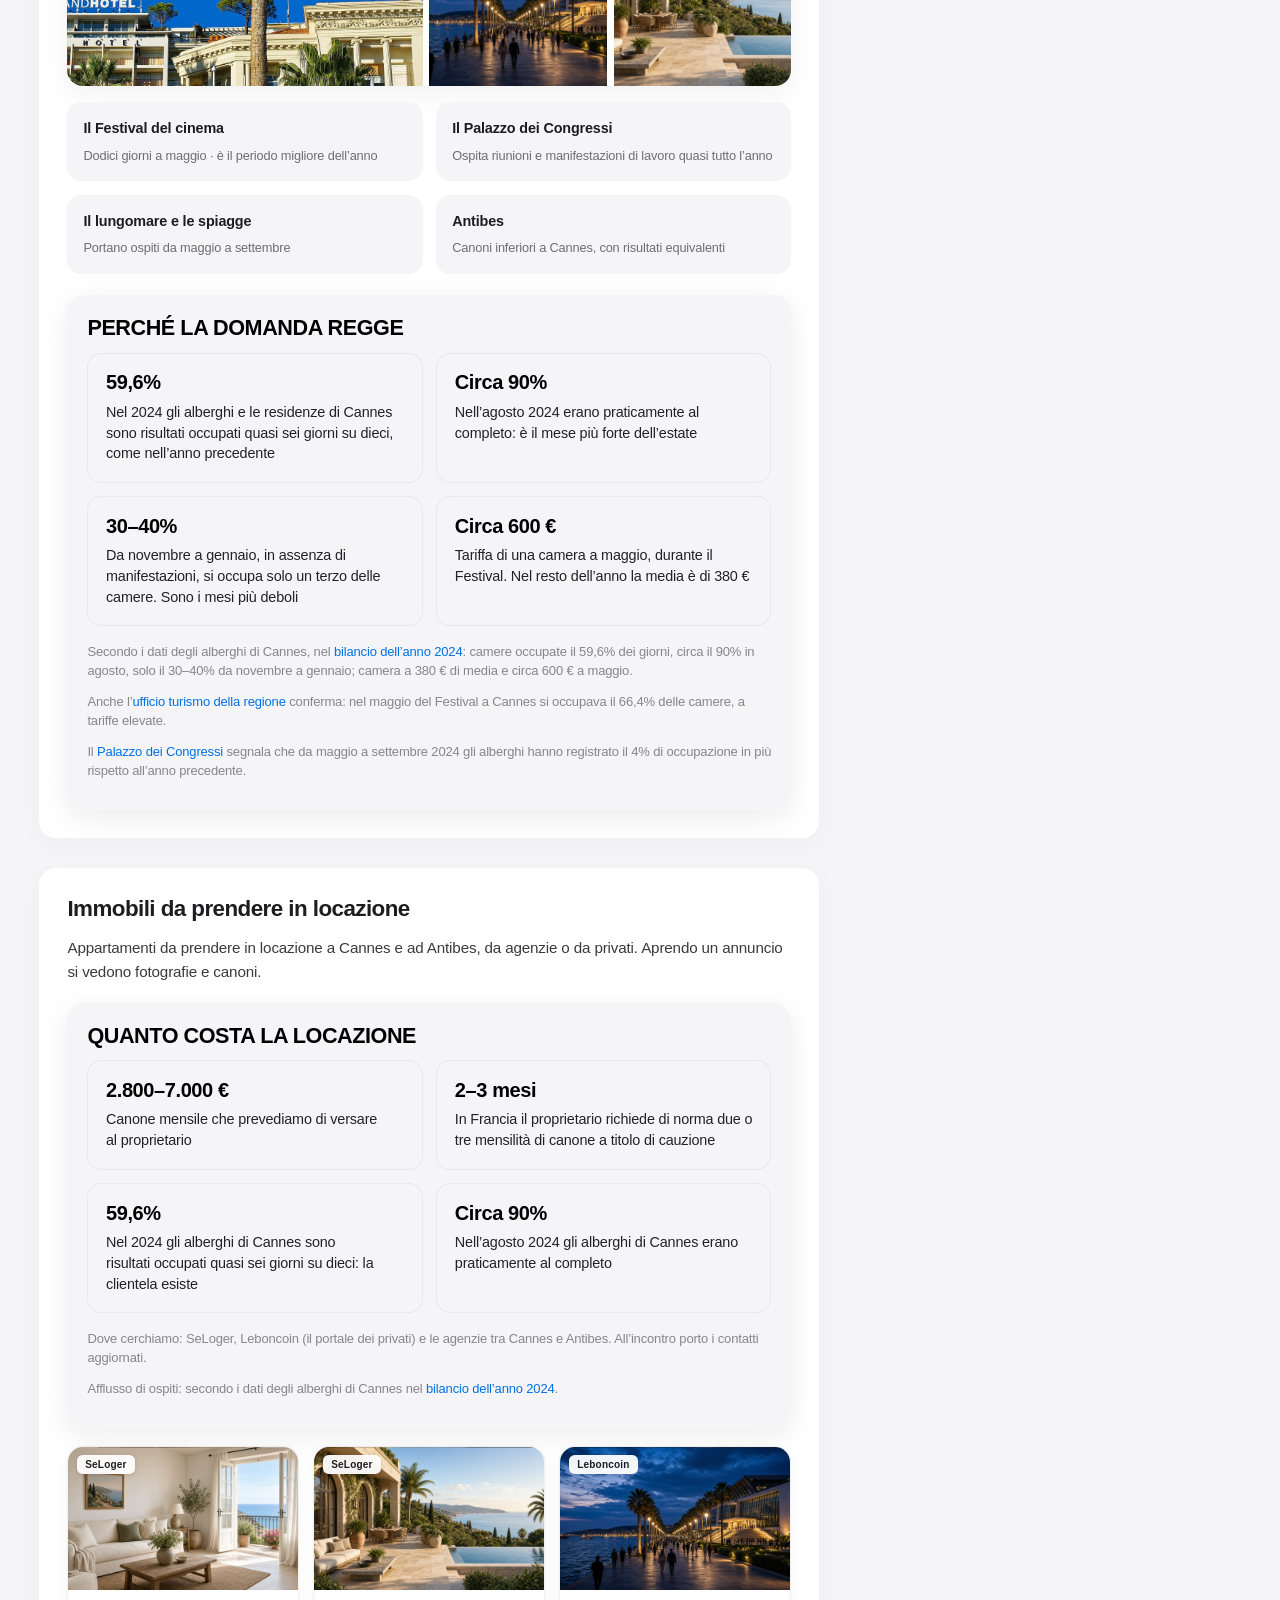
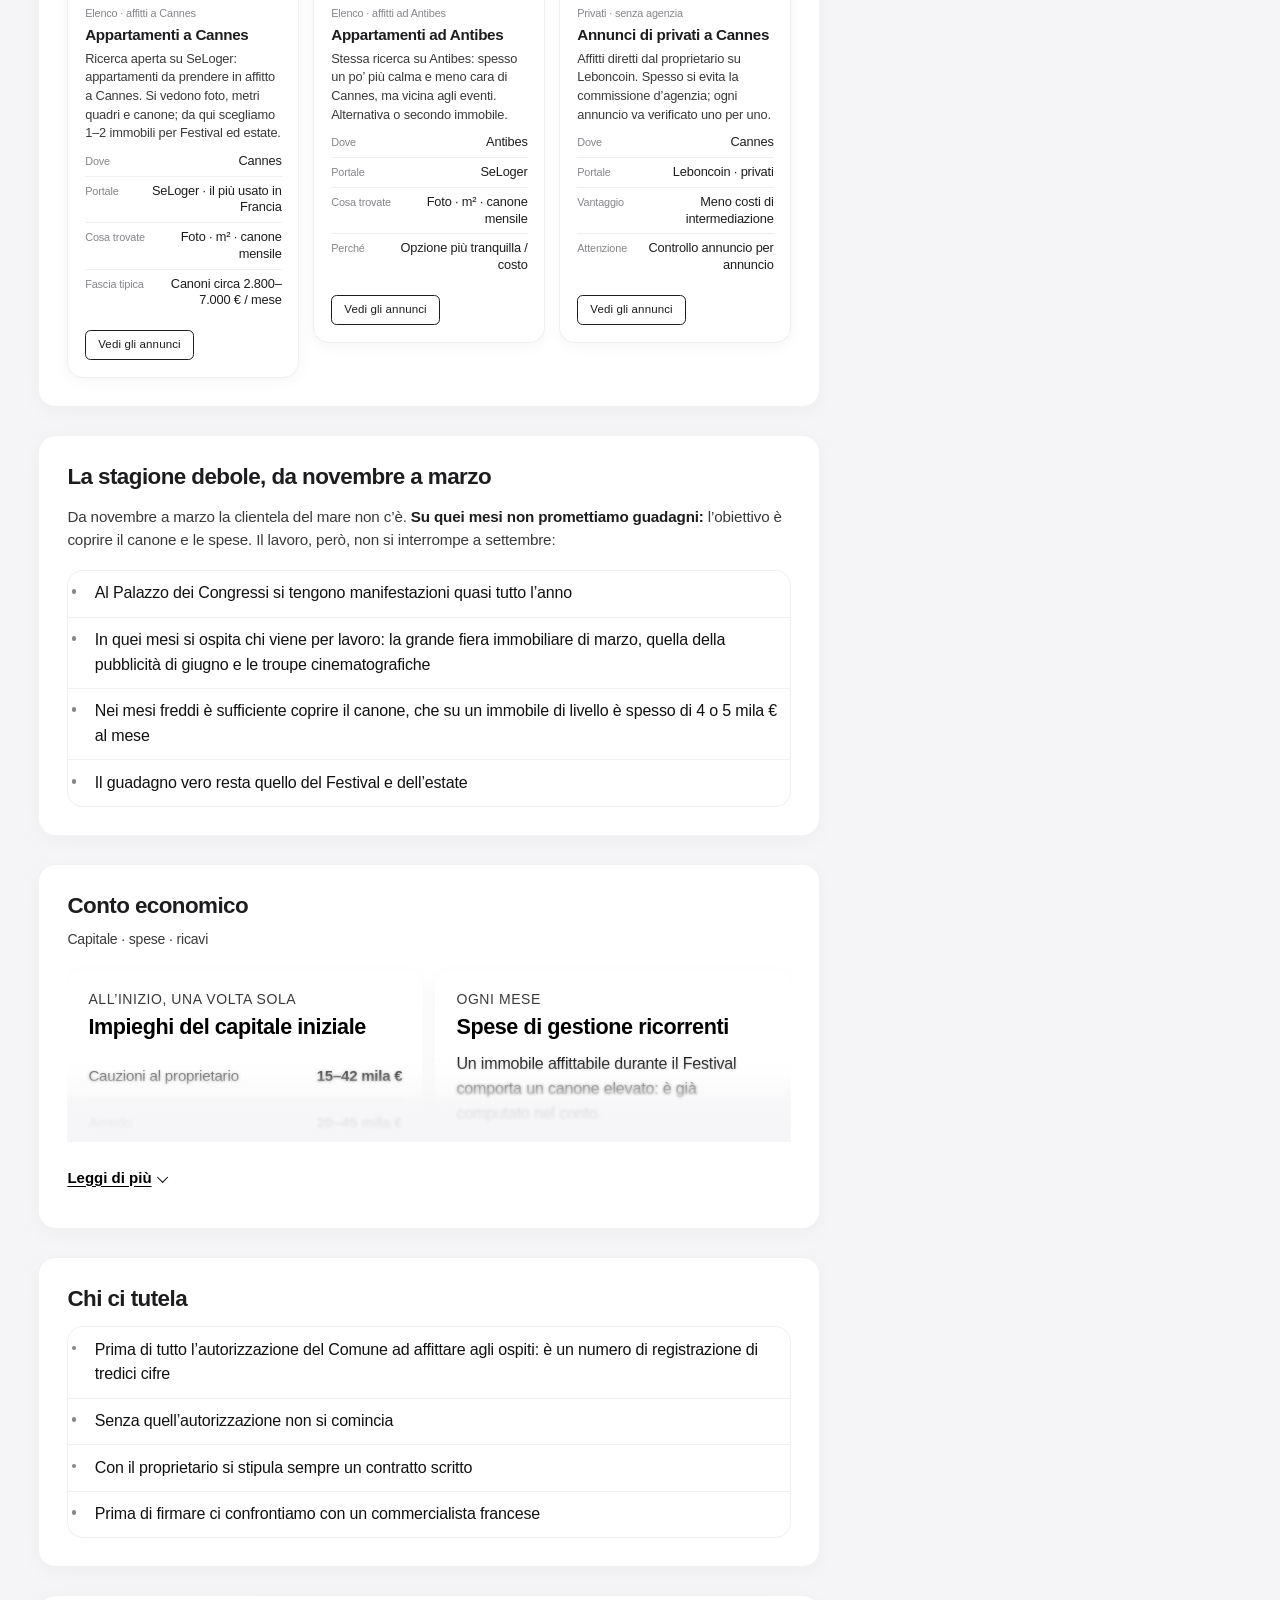
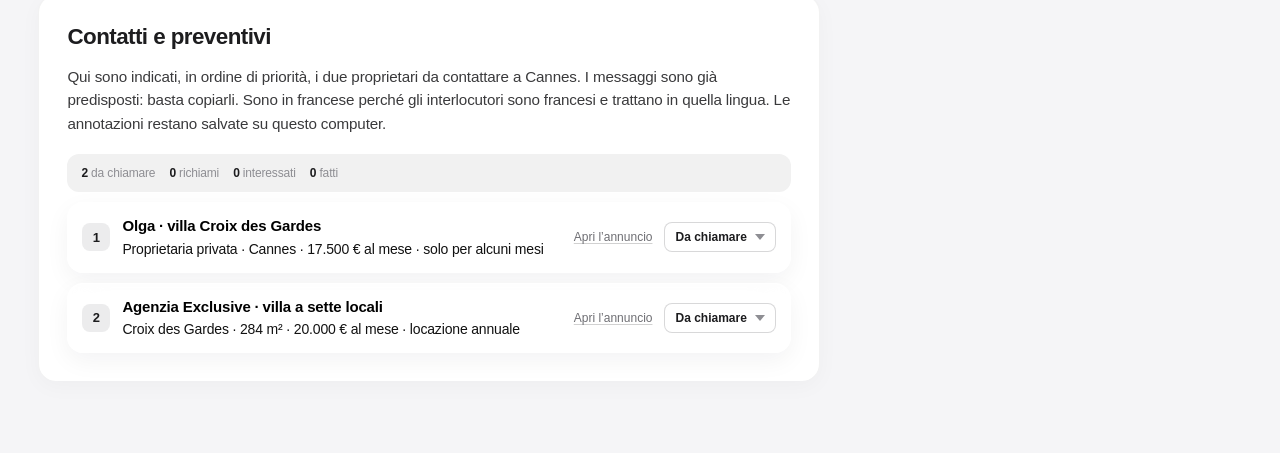
==== commit c9d45e68: "Fluid Instagram-like type scale; viewport 1x on all devices. Co-authored-by: Cursor <cursoragent@cur" ====
--- a/costa-azzurra.html
+++ b/costa-azzurra.html
@@ -2,12 +2,12 @@
 <html lang="it">
 <head>
   <meta charset="UTF-8" />
-  <meta name="viewport" content="width=device-width, initial-scale=0.75, viewport-fit=cover" />
+  <meta name="viewport" content="width=device-width, initial-scale=1, viewport-fit=cover" />
   <meta name="theme-color" content="#eef1ee" />
   <meta name="apple-mobile-web-app-capable" content="yes" />
   <title>Costa Azzurra — Proposta</title>
-  <link rel="stylesheet" href="styles.css?v=20260926lordo" />
-  <link rel="stylesheet" href="skeleton.css?v=20260926lordo" />
+  <link rel="stylesheet" href="styles.css?v=20260926ig" />
+  <link rel="stylesheet" href="skeleton.css?v=20260926ig" />
 </head>
 <body class="is-skel listing-page">
 
@@ -441,11 +441,11 @@
     </div>
   </main>
 
-  <script src="skeleton-markup.js?v=20260926lordo" data-skel="project"></script>
-  <script src="skeleton.js?v=20260926lordo"></script>
-  <script src="topbar.js?v=20260926lordo"></script>
-  <script src="calldesk.js?v=20260926lordo"></script>
-  <script src="air-more.js?v=20260926lordo"></script>
-  <script src="rail.js?v=20260926lordo"></script>
+  <script src="skeleton-markup.js?v=20260926ig" data-skel="project"></script>
+  <script src="skeleton.js?v=20260926ig"></script>
+  <script src="topbar.js?v=20260926ig"></script>
+  <script src="calldesk.js?v=20260926ig"></script>
+  <script src="air-more.js?v=20260926ig"></script>
+  <script src="rail.js?v=20260926ig"></script>
 </body>
 </html>
--- a/styles.css
+++ b/styles.css
@@ -16773,91 +16773,105 @@
 }
 
 /* =========================================================
-   GIORNALE 60+ — leggibilità da quotidiano (contrasto + corpo)
-   Ultimo blocco: vince su override precedenti. Solo inchiostro.
+   TYPE SCALE — Instagram-like, fluid on every device
+   (replaces oversized “giornale” sizes; contrast kept)
    ========================================================= */
 html {
-  font-size: 18px !important;
+  font-size: 100% !important; /* 16px browser default */
   -webkit-text-size-adjust: 100% !important;
   text-size-adjust: 100% !important;
+  zoom: 1 !important;
 }
 
 body,
 body.home-page,
 body.listing-page,
 body.stats-page {
-  font-size: 1.125rem !important; /* ~20px se root 18 */
-  line-height: 1.65 !important;
-  letter-spacing: 0 !important;
+  font-size: clamp(0.9375rem, 0.9rem + 0.25vw, 1rem) !important; /* 15→16 */
+  line-height: 1.5 !important;
+  letter-spacing: -0.01em !important;
   color: #111 !important;
   font-weight: 400 !important;
 }
 
-/* Prosa principale = corpo giornale */
+/* Body copy */
 .listing-page .manual,
 .listing-page .air-more__inner .manual,
 .listing-page .snap-list li,
-.listing-page .place-acts li,
-.listing-page .place-acts li span,
 .listing-page .money-block__note,
 .listing-page .yr-table__foot,
-.home-page .emily-card__sub,
-.home-page .emily-card__meta dt,
-.home-page .emily-card__meta dd {
-  font-size: 1.125rem !important;
-  line-height: 1.7 !important;
+.home-page .emily-card__sub {
+  font-size: clamp(0.9375rem, 0.9rem + 0.2vw, 1rem) !important;
+  line-height: 1.55 !important;
   color: #111 !important;
 }
 
 .listing-page .manual {
-  max-width: 40em !important;
+  max-width: 38em !important;
 }
 
 .listing-page .snap-list li {
-  padding-top: 0.85em !important;
-  padding-bottom: 0.85em !important;
-  font-size: 1.125rem !important;
-  line-height: 1.65 !important;
-  color: #111 !important;
-}
-
-/* Titoli: grandi, scuri, aria sopra/sotto */
+  padding-top: 0.65em !important;
+  padding-bottom: 0.65em !important;
+}
+
+/* Titles */
 .listing-page .sec-title,
 .listing-page .air-more .sec-title,
 .listing-page .money-block__head h3,
 .listing-page .place-stats__title {
-  font-size: clamp(1.45rem, 2.2vw, 1.75rem) !important;
-  line-height: 1.25 !important;
+  font-size: clamp(1.125rem, 1.05rem + 0.45vw, 1.35rem) !important; /* 18→21.6 */
+  line-height: 1.3 !important;
   font-weight: 700 !important;
-  letter-spacing: -0.015em !important;
+  letter-spacing: -0.02em !important;
   color: #000 !important;
-  margin-bottom: 0.65em !important;
+  margin-bottom: 0.5em !important;
 }
 
 .listing-page .listing-title h1,
 .listing-page .listing-hero h1 {
-  font-size: clamp(1.85rem, 3.2vw, 2.35rem) !important;
+  font-size: clamp(1.375rem, 1.2rem + 1.1vw, 1.75rem) !important; /* 22→28 */
   line-height: 1.2 !important;
   font-weight: 700 !important;
   color: #000 !important;
-  letter-spacing: -0.02em !important;
-}
-
-/* Niente grigio spento: etichette ancora leggibili */
+  letter-spacing: -0.025em !important;
+}
+
+.home-page .home-head h1,
+.home-page .home-head__title {
+  font-size: clamp(1.5rem, 1.3rem + 1.2vw, 1.875rem) !important; /* 24→30 */
+  line-height: 1.2 !important;
+  color: #000 !important;
+}
+
+.home-page .emily-card h2 {
+  font-size: clamp(1.125rem, 1.05rem + 0.4vw, 1.3rem) !important;
+  line-height: 1.25 !important;
+  color: #000 !important;
+  font-weight: 700 !important;
+}
+
+/* Secondary labels — readable, not huge */
 .listing-page .listing-title__loc,
 .listing-page .money__hint,
 .listing-page .money__meta,
 .listing-page .air-more__hint,
 .listing-page .money-block__eyebrow,
 .listing-page .place-stat span,
-.listing-page .portal-fold__hint,
 .listing-rail__label,
 .home-page .emily-card__kind,
-.home-page .home-head__eyebrow {
+.home-page .home-head__eyebrow,
+.home-page .emily-card__meta dt {
   color: #3a3a3c !important;
-  font-size: 1rem !important;
-  line-height: 1.5 !important;
+  font-size: clamp(0.8125rem, 0.78rem + 0.15vw, 0.875rem) !important; /* 13→14 */
+  line-height: 1.45 !important;
   font-weight: 500 !important;
+}
+
+.listing-page .place-stat span {
+  font-size: clamp(0.8125rem, 0.78rem + 0.2vw, 0.9rem) !important;
+  color: #222 !important;
+  line-height: 1.45 !important;
 }
 
 .listing-page .money__meta b,
@@ -16868,25 +16882,25 @@
 }
 
 .listing-page .ledger li {
-  font-size: 1.05rem !important;
-  line-height: 1.55 !important;
-  padding-top: 0.55em !important;
-  padding-bottom: 0.55em !important;
+  font-size: clamp(0.875rem, 0.84rem + 0.2vw, 0.9375rem) !important; /* 14→15 */
+  line-height: 1.45 !important;
+  padding-top: 0.4em !important;
+  padding-bottom: 0.4em !important;
 }
 
 .listing-page .ledger li.is-total b,
 .listing-page .ledger li.is-net b,
 .listing-page .ledger li.is-subtotal b {
-  font-size: 1.15rem !important;
+  font-size: 1.05em !important;
   font-weight: 700 !important;
   color: #000 !important;
 }
 
-/* I due numeri: ben grossi */
+/* Hero money */
 .listing-page .money__cell span,
 .money__cell span {
-  font-size: 1rem !important;
-  line-height: 1.4 !important;
+  font-size: clamp(0.75rem, 0.72rem + 0.15vw, 0.8125rem) !important;
+  line-height: 1.35 !important;
   color: #3a3a3c !important;
   font-weight: 600 !important;
   text-transform: none !important;
@@ -16896,7 +16910,7 @@
 .listing-page .money__cell strong,
 .money__cell strong,
 .listing-page .money__cell.is-key strong {
-  font-size: clamp(1.65rem, 2.8vw, 2.2rem) !important;
+  font-size: clamp(1.25rem, 1.1rem + 0.9vw, 1.625rem) !important; /* 20→26 */
   line-height: 1.15 !important;
   font-weight: 700 !important;
   color: #000 !important;
@@ -16904,27 +16918,21 @@
 
 .listing-page .place-stat.is-key b,
 .listing-page .place-stat b {
-  font-size: clamp(1.25rem, 2vw, 1.55rem) !important;
+  font-size: clamp(1.05rem, 0.98rem + 0.45vw, 1.25rem) !important;
   color: #000 !important;
 }
 
-.listing-page .place-stat span {
-  font-size: 1.05rem !important;
-  line-height: 1.55 !important;
-  color: #222 !important;
-}
-
-/* Tabella anni: celle leggibili */
+/* Tables */
 .listing-page .yr-table,
 .yr-table {
-  font-size: 1.05rem !important;
+  font-size: clamp(0.8125rem, 0.78rem + 0.2vw, 0.9rem) !important;
 }
 
 .listing-page .yr-table th,
 .listing-page .yr-table td {
-  padding: 0.65em 0.75em !important;
-  font-size: 1.05rem !important;
-  line-height: 1.45 !important;
+  padding: 0.45em 0.55em !important;
+  font-size: inherit !important;
+  line-height: 1.4 !important;
   color: #111 !important;
 }
 
@@ -16933,108 +16941,83 @@
   color: #000 !important;
 }
 
-/* Leggi di più: tap grande */
+/* Airbnb more */
 .listing-page .air-more__btn {
-  font-size: 1.125rem !important;
-  font-weight: 700 !important;
+  font-size: 0.9375rem !important; /* 15 */
+  font-weight: 600 !important;
   min-height: 44px !important;
-  padding: 8px 0 !important;
+  padding: 6px 0 !important;
   color: #000 !important;
 }
 
 .listing-page .air-more__clip {
-  max-height: 14rem !important;
-}
-
-/* Home: card da giornale */
-.home-page .emily-card h2 {
-  font-size: clamp(1.45rem, 2.4vw, 1.75rem) !important;
-  line-height: 1.25 !important;
-  color: #000 !important;
-  font-weight: 700 !important;
-}
-
-.home-page .emily-card__sub {
-  font-size: 1.1rem !important;
-  line-height: 1.65 !important;
-  color: #222 !important;
-}
-
-.home-page .emily-card__meta dt {
-  font-size: 1rem !important;
-  color: #3a3a3c !important;
-}
-
+  max-height: 11rem !important;
+}
+
+/* Home meta / CTA */
 .home-page .emily-card__meta dd,
 .home-page .emily-card__meta > div.is-key dd {
-  font-size: 1.15rem !important;
+  font-size: clamp(0.9375rem, 0.9rem + 0.2vw, 1rem) !important;
   font-weight: 700 !important;
   color: #000 !important;
-  line-height: 1.4 !important;
+  line-height: 1.35 !important;
 }
 
 .home-page .emily-card__cta,
-.home-page .apple-stats-btn {
-  font-size: 1.1rem !important;
-  font-weight: 700 !important;
-  min-height: 48px !important;
-}
-
-.home-page .home-head h1,
-.home-page .home-head__title {
-  font-size: clamp(1.85rem, 3.5vw, 2.5rem) !important;
-  line-height: 1.2 !important;
-  color: #000 !important;
-}
-
-/* Rail / bar: testo più grosso */
+.home-page .apple-stats-btn,
+.listing-page .portal-cta,
+.listing-page .portal-cta--bar {
+  font-size: 0.9375rem !important;
+  font-weight: 600 !important;
+  min-height: 44px !important;
+  padding: 10px 16px !important;
+}
+
+/* Rail / bar */
 .listing-page .booking-card__amount {
-  font-size: 1.45rem !important;
+  font-size: clamp(1.125rem, 1.05rem + 0.4vw, 1.35rem) !important;
   font-weight: 700 !important;
   color: #000 !important;
 }
 
 .listing-page .booking-card__period,
 .listing-page .booking-card__facts li span {
-  font-size: 1rem !important;
+  font-size: 0.8125rem !important;
   color: #3a3a3c !important;
 }
 
 .listing-page .booking-card__facts li b {
-  font-size: 1.1rem !important;
+  font-size: 0.9375rem !important;
   color: #000 !important;
 }
 
 .listing-page .listing-rail__toc a,
-.listing-page .rail-switch__body strong,
+.listing-page .rail-switch__body strong {
+  font-size: 0.875rem !important;
+  line-height: 1.4 !important;
+  color: #111 !important;
+}
+
 .listing-page .rail-switch__desc {
-  font-size: 1.05rem !important;
-  line-height: 1.45 !important;
-  color: #111 !important;
-}
-
-.listing-page .portal-cta,
-.listing-page .portal-cta--bar {
-  font-size: 1.1rem !important;
-  font-weight: 700 !important;
-  min-height: 48px !important;
-  padding: 12px 18px !important;
+  font-size: 0.8125rem !important;
+  line-height: 1.4 !important;
+  color: #3a3a3c !important;
 }
 
 .listing-page .booking-bar__left strong {
-  font-size: 1.15rem !important;
+  font-size: 0.9375rem !important;
   color: #000 !important;
 }
 
 .listing-page .booking-bar__left span {
-  font-size: 1rem !important;
+  font-size: 0.8125rem !important;
   color: #222 !important;
-  line-height: 1.45 !important;
-}
-
-/* Call desk leggibile */
+  line-height: 1.4 !important;
+}
+
+/* Call desk */
 .listing-page .call-lead__who strong {
-  font-size: 1.15rem !important;
+  font-size: 0.9375rem !important;
   color: #000 !important;
 }
 
@@ -17042,22 +17025,39 @@
 .listing-page .call-lead__meta p,
 .listing-page .call-lead__tip,
 .listing-page .call-lead__script-body {
-  font-size: 1.05rem !important;
-  line-height: 1.6 !important;
+  font-size: 0.875rem !important;
+  line-height: 1.5 !important;
   color: #111 !important;
 }
 
-/* Stats deck */
+/* Stats */
 .stats-page,
 .stats-page p,
 .stats-page .stats-lead {
-  font-size: 1.125rem !important;
-  line-height: 1.7 !important;
+  font-size: clamp(0.9375rem, 0.9rem + 0.2vw, 1rem) !important;
+  line-height: 1.55 !important;
   color: #111 !important;
 }
 
 .stats-page h1,
 .stats-page h2 {
+  font-size: clamp(1.25rem, 1.1rem + 0.8vw, 1.6rem) !important;
   color: #000 !important;
   font-weight: 700 !important;
-}
+  line-height: 1.25 !important;
+}
+
+/* Phone: slightly tighter, still tap-friendly */
+@media (max-width: 480px) {
+  body,
+  body.home-page,
+  body.listing-page,
+  body.stats-page {
+    font-size: 0.9375rem !important; /* 15px */
+  }
+
+  .listing-page .money__cell strong,
+  .money__cell strong {
+    font-size: 1.25rem !important;
+  }
+}
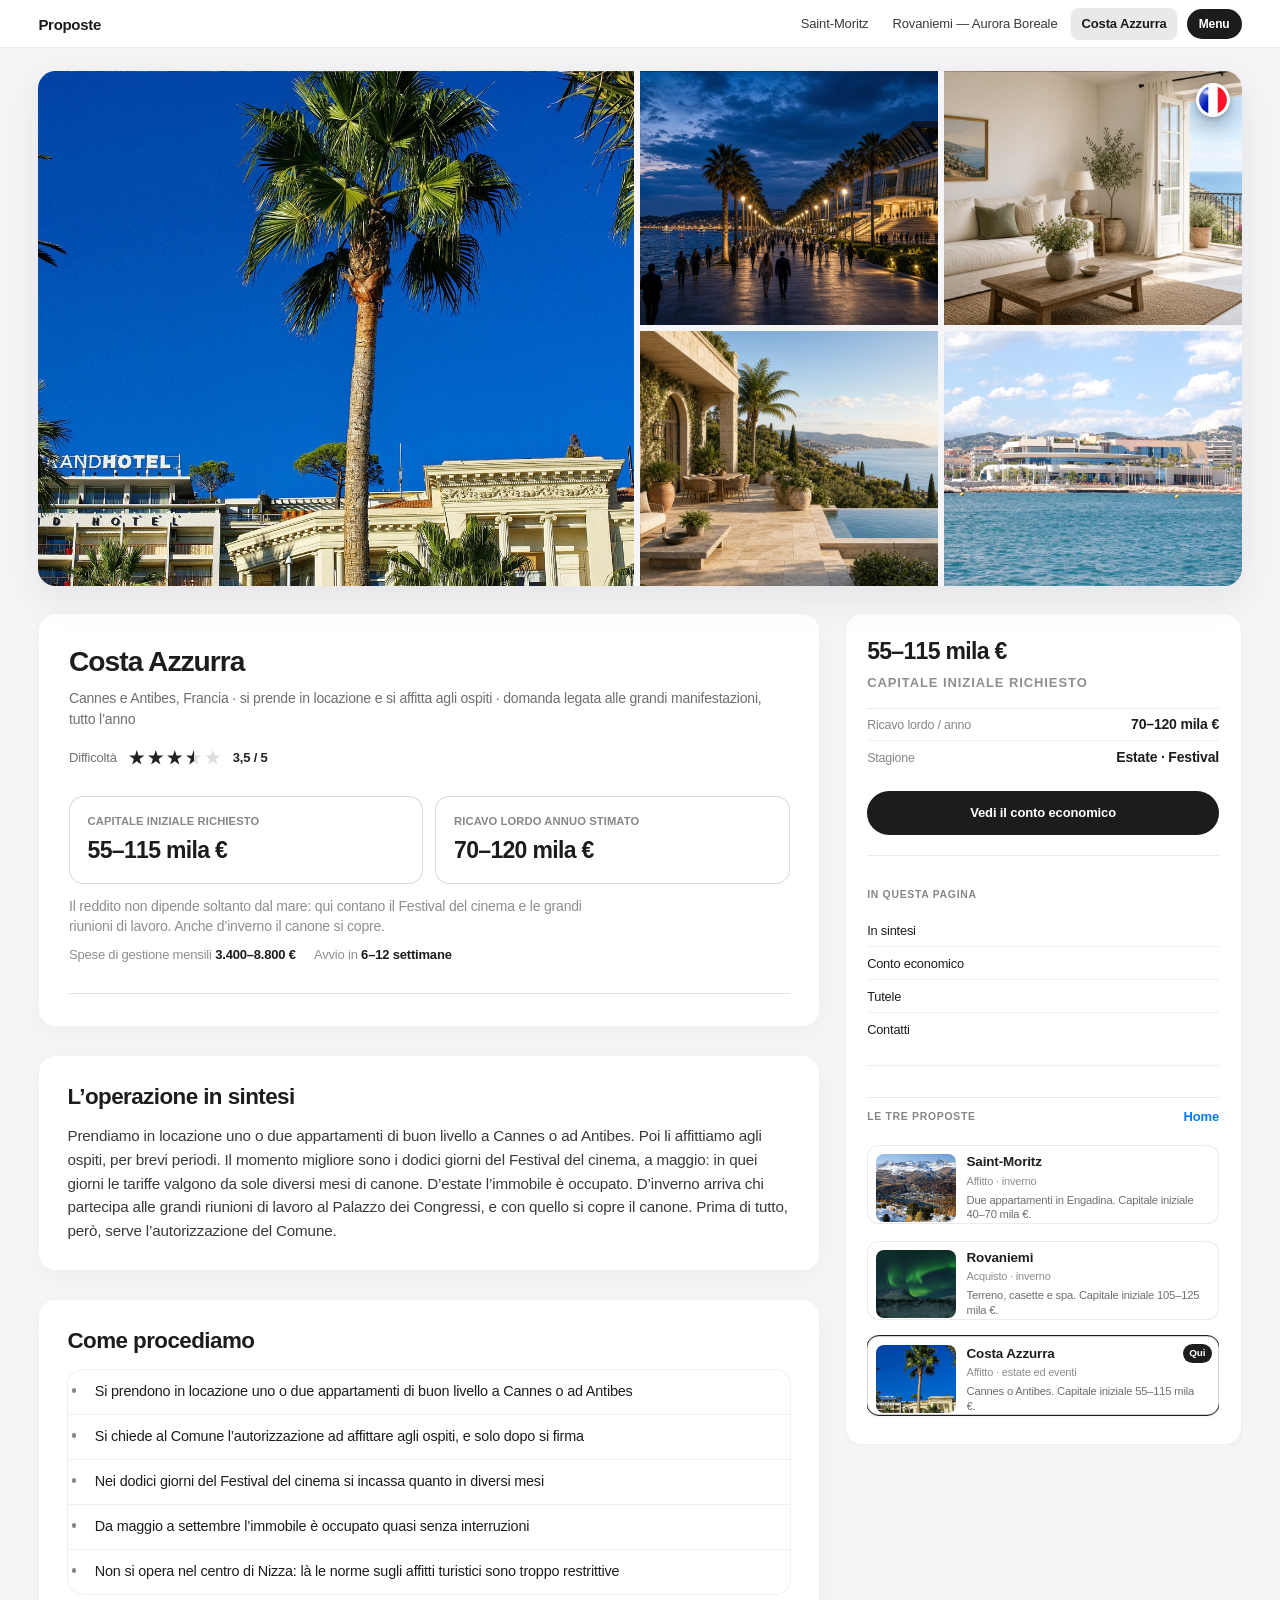
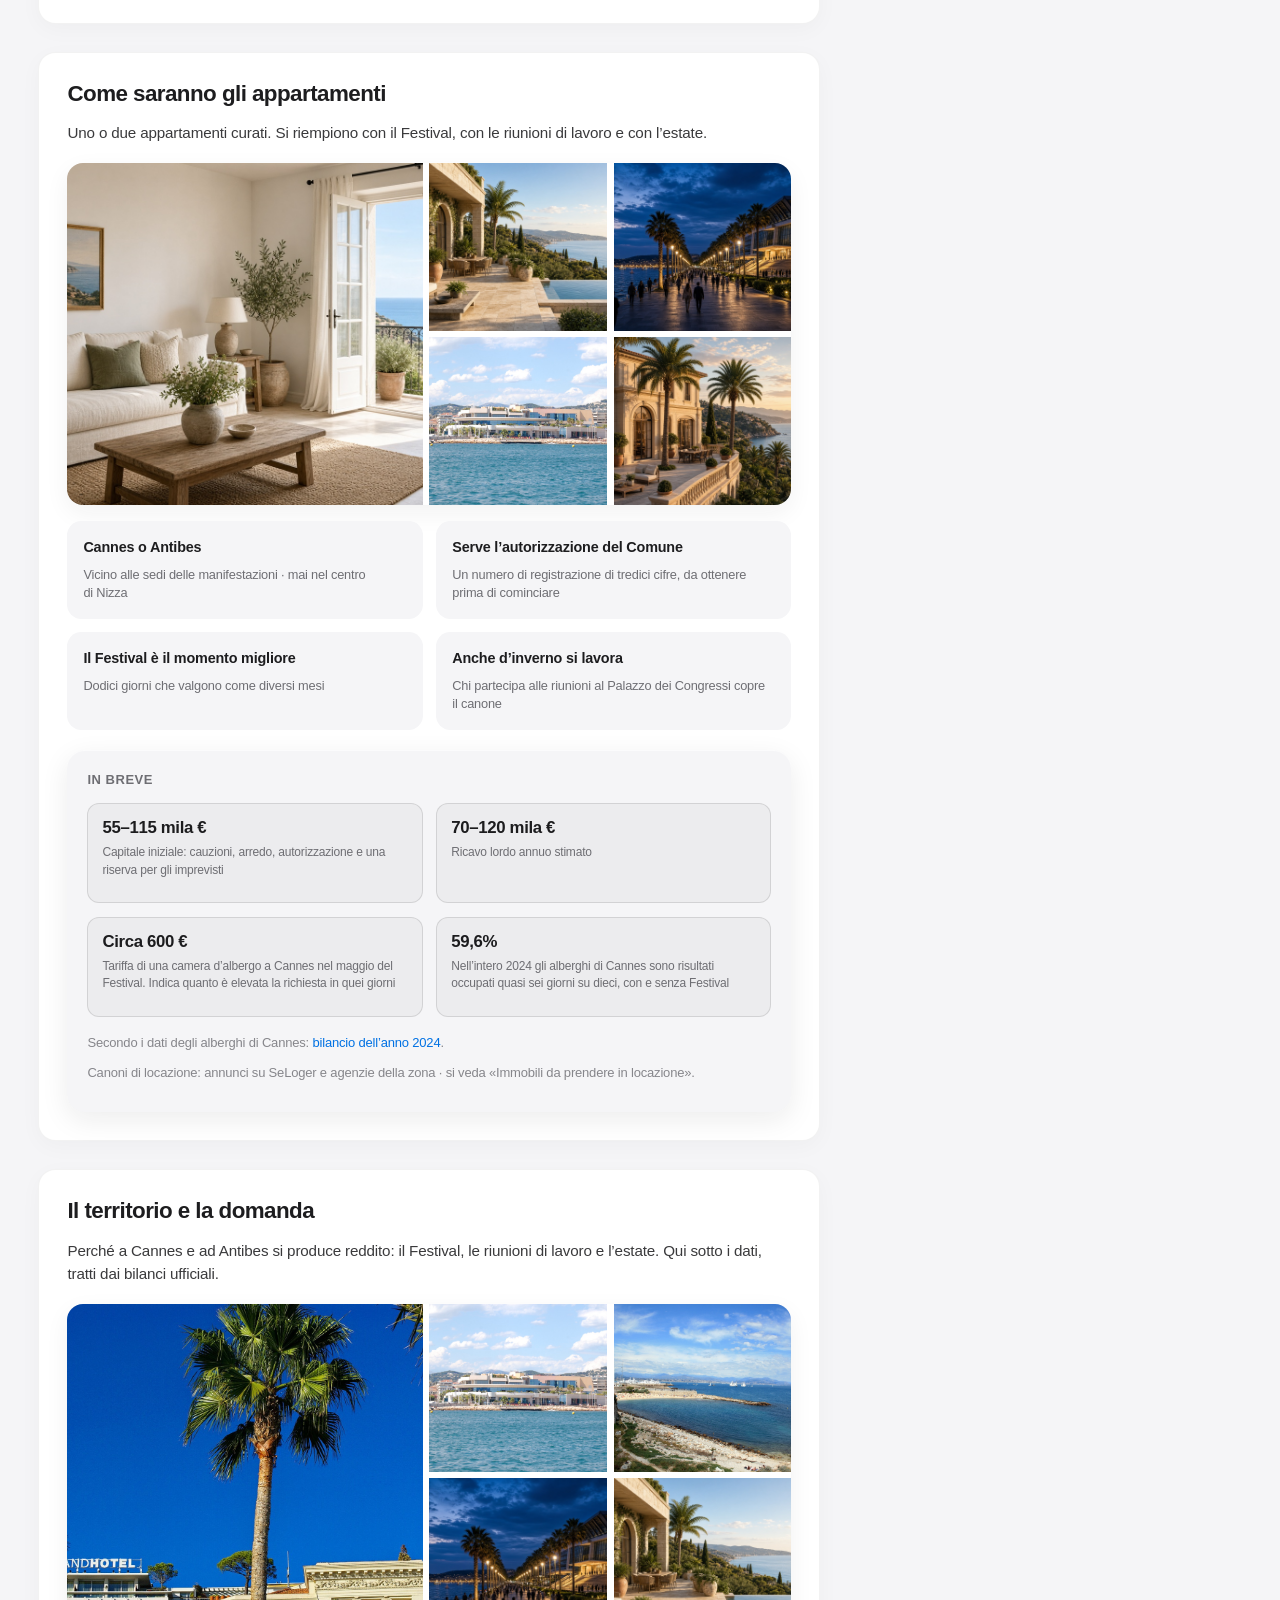
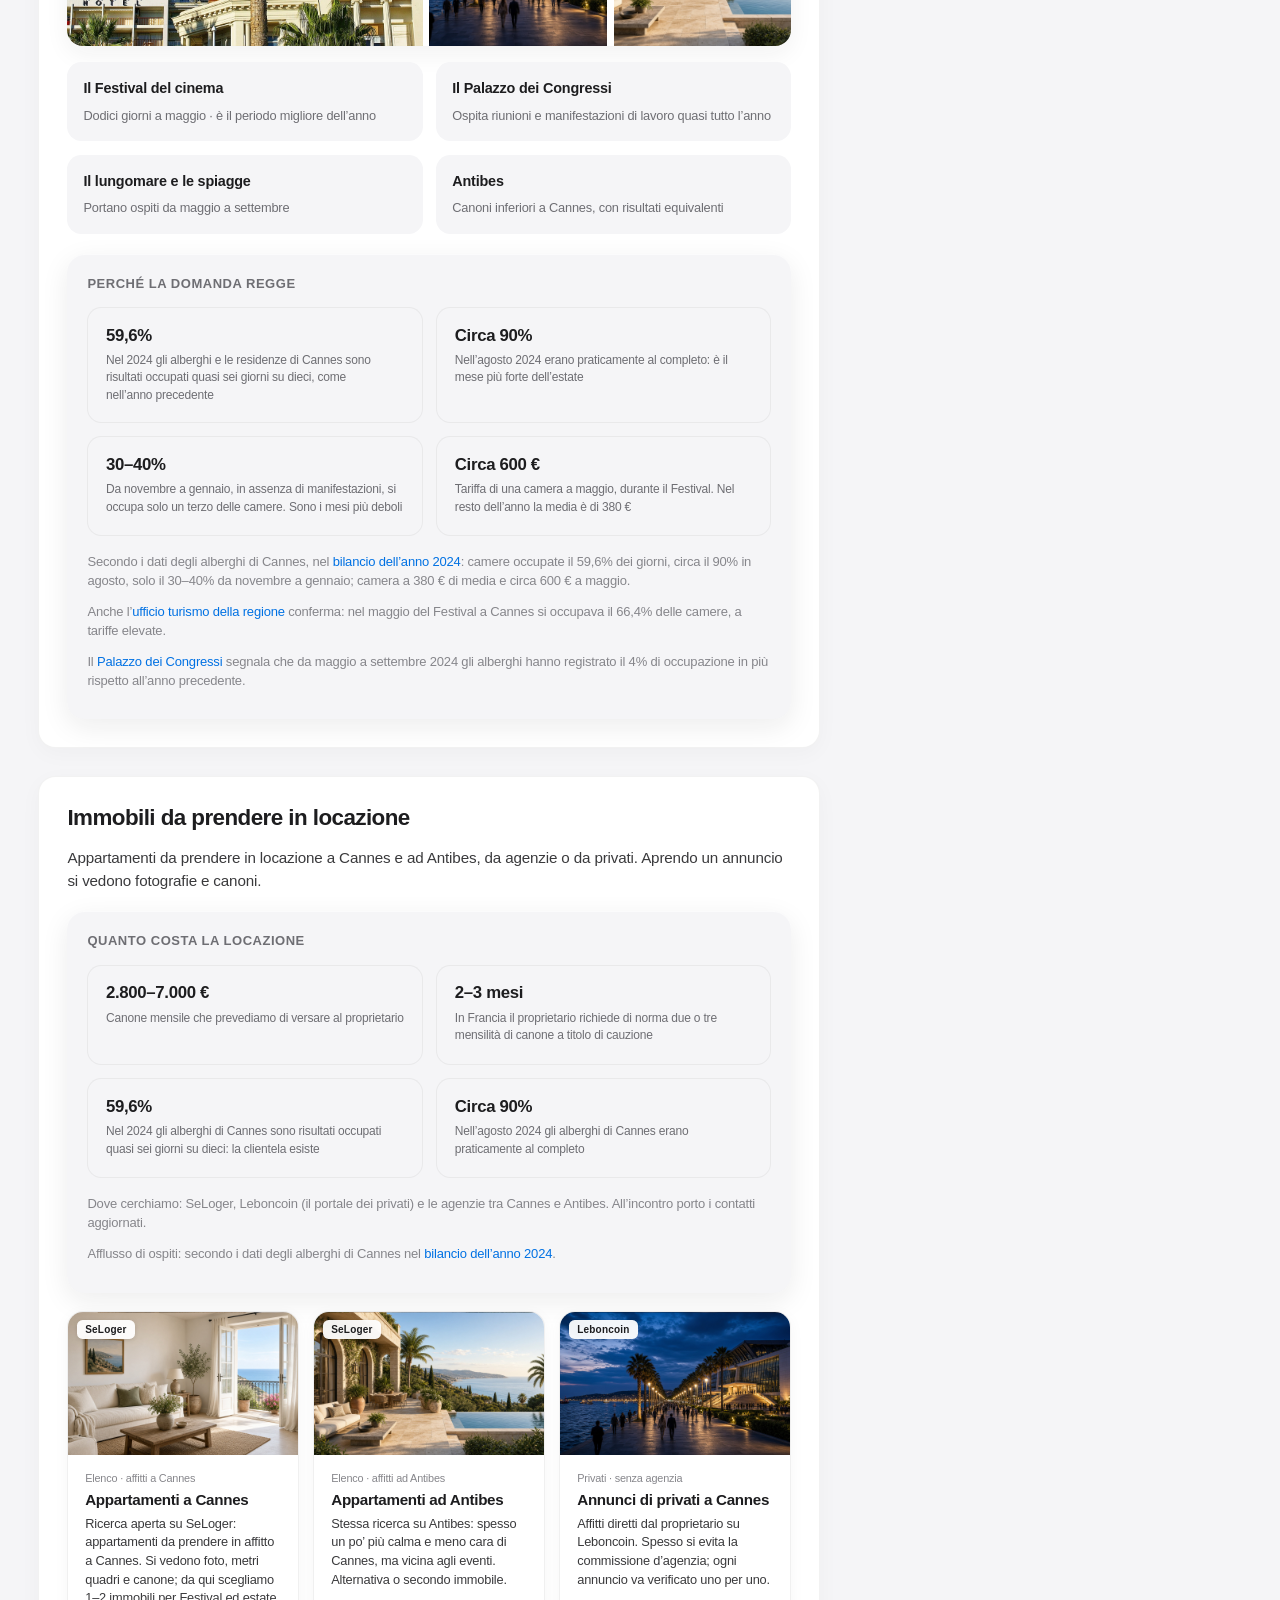
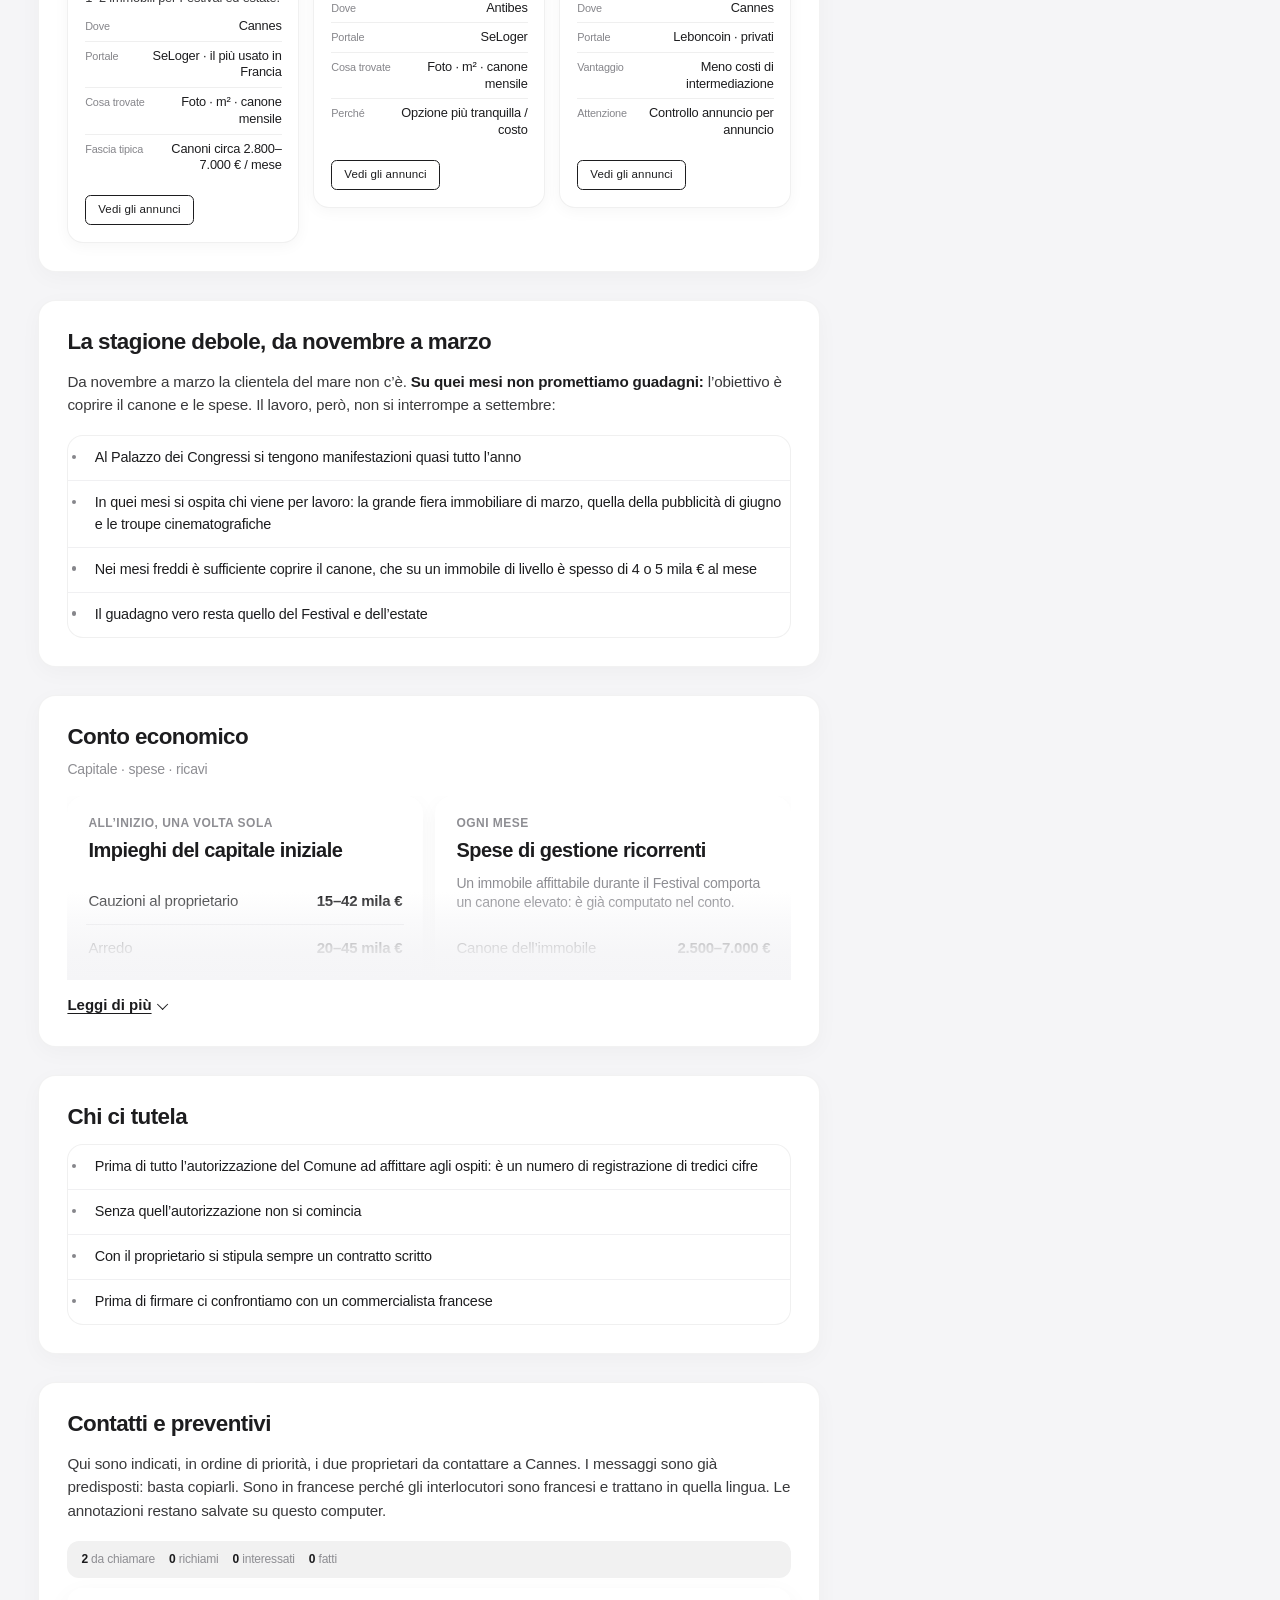
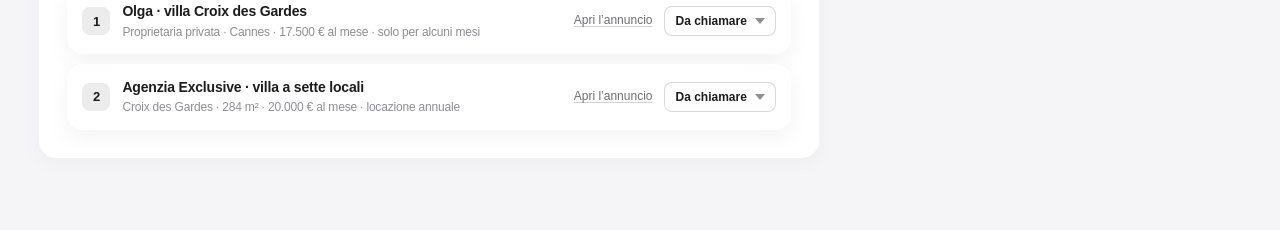
==== commit cf81d3c8: "Restore home to state from 6 commits ago; keep listing fixes. Co-authored-by: Cursor <cursoragent@cu" ====
--- a/costa-azzurra.html
+++ b/costa-azzurra.html
@@ -6,8 +6,8 @@
   <meta name="theme-color" content="#eef1ee" />
   <meta name="apple-mobile-web-app-capable" content="yes" />
   <title>Costa Azzurra — Proposta</title>
-  <link rel="stylesheet" href="styles.css?v=20260926ig" />
-  <link rel="stylesheet" href="skeleton.css?v=20260926ig" />
+  <link rel="stylesheet" href="styles.css?v=20260926home6" />
+  <link rel="stylesheet" href="skeleton.css?v=20260926home6" />
 </head>
 <body class="is-skel listing-page">
 
@@ -441,11 +441,11 @@
     </div>
   </main>
 
-  <script src="skeleton-markup.js?v=20260926ig" data-skel="project"></script>
-  <script src="skeleton.js?v=20260926ig"></script>
-  <script src="topbar.js?v=20260926ig"></script>
-  <script src="calldesk.js?v=20260926ig"></script>
-  <script src="air-more.js?v=20260926ig"></script>
-  <script src="rail.js?v=20260926ig"></script>
+  <script src="skeleton-markup.js?v=20260926home6" data-skel="project"></script>
+  <script src="skeleton.js?v=20260926home6"></script>
+  <script src="topbar.js?v=20260926home6"></script>
+  <script src="calldesk.js?v=20260926home6"></script>
+  <script src="air-more.js?v=20260926home6"></script>
+  <script src="rail.js?v=20260926home6"></script>
 </body>
 </html>
--- a/styles.css
+++ b/styles.css
@@ -16510,44 +16510,28 @@
 }
 
 /* =========================================================
-   CLOU: highlight (MONOCHROME ONLY — no green / soft tints)
+   CLOU listing only (monochrome) — home untouched
    ========================================================= */
 .listing-page .money__cell.is-key,
 .money__cell.is-key {
-  position: relative !important;
   border: 1px solid rgba(28, 28, 30, 0.16) !important;
   box-shadow: none !important;
   background: #fff !important;
 }
 
-.listing-page .money__cell--out.is-key,
-.money__cell--out.is-key,
 .listing-page .money__cell--out,
-.money__cell--out {
+.money__cell--out,
+.listing-page .money__cell--in,
+.money__cell--in {
   background: #fff !important;
-  border-color: rgba(28, 28, 30, 0.16) !important;
+  background-image: none !important;
 }
 
 .listing-page .money__cell.is-key strong,
-.money__cell.is-key strong,
-.listing-page .money__cell--out.is-key strong,
-.money__cell--out.is-key strong,
 .listing-page .money__cell strong,
 .money__cell strong {
   color: #1c1c1e !important;
-}
-
-.listing-page .money__cell.is-key > span:first-child,
-.money__cell.is-key > span:first-child {
-  font-weight: 600 !important;
-  color: #3a3a3c !important;
-}
-
-.listing-page .money__cell.is-key strong,
-.money__cell.is-key strong {
-  font-size: clamp(1.55rem, 2.4vw, 2.05rem) !important;
   font-weight: 700 !important;
-  letter-spacing: -0.03em !important;
 }
 
 .listing-page .place-stat.is-key {
@@ -16558,14 +16542,8 @@
 }
 
 .listing-page .place-stat.is-key b {
-  font-size: clamp(1.2rem, 1.8vw, 1.45rem) !important;
   font-weight: 700 !important;
-  letter-spacing: -0.02em !important;
   color: #1c1c1e !important;
-}
-
-.listing-page .place-stats--clou .place-stats__title {
-  font-weight: 650 !important;
 }
 
 .listing-page .ledger li.is-net.is-key,
@@ -16575,45 +16553,15 @@
   border-radius: 10px !important;
   padding: 10px 12px !important;
   margin-top: 6px !important;
-  box-shadow: none !important;
-}
-
-.listing-page .ledger li.is-net b,
-.listing-page .ledger li.is-net.is-key b {
-  font-size: 1.15em !important;
+}
+
+.listing-page .ledger li.is-net b {
   font-weight: 700 !important;
   color: #1c1c1e !important;
 }
 
-.listing-page .ledger li.is-total b {
-  font-weight: 700 !important;
-  font-size: 1.05em !important;
-  color: #1c1c1e !important;
-}
-
-.home-page .emily-card__meta > div.is-key {
-  background: rgba(28, 28, 30, 0.04) !important;
-  border-radius: 10px !important;
-  padding: 8px 10px !important;
-  margin: 0 -4px !important;
-}
-
-.home-page .emily-card__meta > div.is-key dt {
-  font-weight: 600 !important;
-  color: #3a3a3c !important;
-}
-
-.home-page .emily-card__meta > div.is-key dd,
-.home-page .emily-card__meta > div.is-key:nth-child(2) dd {
-  font-weight: 700 !important;
-  font-size: 1.08em !important;
-  color: #1c1c1e !important;
-  letter-spacing: -0.02em !important;
-}
-
 /* =========================================================
-   AIR-MORE — Airbnb-style blur + “Leggi di più”
-   (conto + prospettiva a dieci anni)
+   AIR-MORE — listing only
    ========================================================= */
 .listing-page .air-more {
   padding: 32px 0 !important;
@@ -16632,16 +16580,11 @@
   position: relative !important;
   max-height: 11.5rem !important;
   overflow: hidden !important;
-  transition: max-height 0.35s ease !important;
 }
 
 .listing-page .air-more.is-open .air-more__clip {
   max-height: none !important;
   overflow: visible !important;
-}
-
-.listing-page .air-more__inner {
-  /* keep content readable when open */
 }
 
 .listing-page .air-more__fade {
@@ -16658,10 +16601,6 @@
     rgba(245, 245, 247, 0.88) 65%,
     #f5f5f7 100%
   ) !important;
-  -webkit-backdrop-filter: blur(1.5px) !important;
-  backdrop-filter: blur(1.5px) !important;
-  mask-image: linear-gradient(to bottom, transparent, #000 55%) !important;
-  -webkit-mask-image: linear-gradient(to bottom, transparent, #000 55%) !important;
 }
 
 .listing-page .air-more.is-open .air-more__fade {
@@ -16685,21 +16624,9 @@
   cursor: pointer !important;
 }
 
-.listing-page .air-more__btn:hover {
-  color: #000 !important;
-}
-
-.listing-page .air-more__less {
-  display: none !important;
-}
-
-.listing-page .air-more.is-open .air-more__more {
-  display: none !important;
-}
-
-.listing-page .air-more.is-open .air-more__less {
-  display: inline !important;
-}
+.listing-page .air-more__less { display: none !important; }
+.listing-page .air-more.is-open .air-more__more { display: none !important; }
+.listing-page .air-more.is-open .air-more__less { display: inline !important; }
 
 .listing-page .air-more__btn::after {
   content: "" !important;
@@ -16708,356 +16635,31 @@
   border-right: 1.5px solid currentColor !important;
   border-bottom: 1.5px solid currentColor !important;
   transform: rotate(45deg) translateY(-1px) !important;
-  transition: transform 0.2s ease !important;
 }
 
 .listing-page .air-more.is-open .air-more__btn::after {
   transform: rotate(-135deg) translateY(-1px) !important;
 }
 
-/* Money sheet breathing room inside air-more */
-.listing-page .air-more .money-sheet {
-  margin-top: 4px !important;
-}
-
-.listing-page .air-more .place-stats {
-  margin-top: 8px !important;
-}
-
-/* Hide leftover next-step if any */
 .listing-page .next-step,
 .listing-page #prossimo-passo {
   display: none !important;
 }
 
-
 /* =========================================================
-   NO-COLOR LOCK — kill green / mint / soft-tint leftovers
+   HOME LOCK — force pre-clou home look (no type-scale overrides)
    ========================================================= */
-.listing-page .money__cell--out,
-.money__cell--out,
-.listing-page .money__cell--in,
-.money__cell--in {
-  background: #fff !important;
-  background-image: none !important;
-}
-
-.listing-page .ledger li.is-net,
-.listing-page .ledger li.is-net.is-key,
-.listing-page .ledger li.is-net b,
-.listing-page .money__cell--out strong,
-.money__cell--out strong,
-.home-page .emily-card__meta > div.is-key:nth-child(2) dd {
-  color: #1c1c1e !important;
-}
-
-.listing-page .ledger li.is-net,
-.listing-page .ledger li.is-net.is-key {
-  background: rgba(28, 28, 30, 0.06) !important;
-  border-color: rgba(28, 28, 30, 0.12) !important;
-  box-shadow: none !important;
-}
-
-/* neutralize blue mark.hl pills that read as “color layout” */
-.listing-page mark.hl,
-.listing-page .hl,
-.home-page mark.hl,
-.home-page .hl {
-  background: rgba(28, 28, 30, 0.08) !important;
-  color: #1c1c1e !important;
-}
-
-.listing-page [style*="34c759"],
-.listing-page [style*="52, 199"] {
-  box-shadow: none !important;
-}
-
-/* =========================================================
-   TYPE SCALE — Instagram-like, fluid on every device
-   (replaces oversized “giornale” sizes; contrast kept)
-   ========================================================= */
-html {
-  font-size: 100% !important; /* 16px browser default */
-  -webkit-text-size-adjust: 100% !important;
-  text-size-adjust: 100% !important;
-  zoom: 1 !important;
-}
-
-body,
-body.home-page,
-body.listing-page,
-body.stats-page {
-  font-size: clamp(0.9375rem, 0.9rem + 0.25vw, 1rem) !important; /* 15→16 */
-  line-height: 1.5 !important;
-  letter-spacing: -0.01em !important;
-  color: #111 !important;
-  font-weight: 400 !important;
-}
-
-/* Body copy */
-.listing-page .manual,
-.listing-page .air-more__inner .manual,
-.listing-page .snap-list li,
-.listing-page .money-block__note,
-.listing-page .yr-table__foot,
-.home-page .emily-card__sub {
-  font-size: clamp(0.9375rem, 0.9rem + 0.2vw, 1rem) !important;
-  line-height: 1.55 !important;
-  color: #111 !important;
-}
-
-.listing-page .manual {
-  max-width: 38em !important;
-}
-
-.listing-page .snap-list li {
-  padding-top: 0.65em !important;
-  padding-bottom: 0.65em !important;
-}
-
-/* Titles */
-.listing-page .sec-title,
-.listing-page .air-more .sec-title,
-.listing-page .money-block__head h3,
-.listing-page .place-stats__title {
-  font-size: clamp(1.125rem, 1.05rem + 0.45vw, 1.35rem) !important; /* 18→21.6 */
-  line-height: 1.3 !important;
-  font-weight: 700 !important;
-  letter-spacing: -0.02em !important;
-  color: #000 !important;
-  margin-bottom: 0.5em !important;
-}
-
-.listing-page .listing-title h1,
-.listing-page .listing-hero h1 {
-  font-size: clamp(1.375rem, 1.2rem + 1.1vw, 1.75rem) !important; /* 22→28 */
-  line-height: 1.2 !important;
-  font-weight: 700 !important;
-  color: #000 !important;
-  letter-spacing: -0.025em !important;
-}
-
-.home-page .home-head h1,
-.home-page .home-head__title {
-  font-size: clamp(1.5rem, 1.3rem + 1.2vw, 1.875rem) !important; /* 24→30 */
-  line-height: 1.2 !important;
-  color: #000 !important;
-}
-
-.home-page .emily-card h2 {
-  font-size: clamp(1.125rem, 1.05rem + 0.4vw, 1.3rem) !important;
-  line-height: 1.25 !important;
-  color: #000 !important;
-  font-weight: 700 !important;
-}
-
-/* Secondary labels — readable, not huge */
-.listing-page .listing-title__loc,
-.listing-page .money__hint,
-.listing-page .money__meta,
-.listing-page .air-more__hint,
-.listing-page .money-block__eyebrow,
-.listing-page .place-stat span,
-.listing-rail__label,
-.home-page .emily-card__kind,
-.home-page .home-head__eyebrow,
-.home-page .emily-card__meta dt {
-  color: #3a3a3c !important;
-  font-size: clamp(0.8125rem, 0.78rem + 0.15vw, 0.875rem) !important; /* 13→14 */
-  line-height: 1.45 !important;
-  font-weight: 500 !important;
-}
-
-.listing-page .place-stat span {
-  font-size: clamp(0.8125rem, 0.78rem + 0.2vw, 0.9rem) !important;
-  color: #222 !important;
-  line-height: 1.45 !important;
-}
-
-.listing-page .money__meta b,
-.listing-page .place-stat b,
-.listing-page .ledger li b,
-.listing-page .ledger li span {
-  color: #111 !important;
-}
-
-.listing-page .ledger li {
-  font-size: clamp(0.875rem, 0.84rem + 0.2vw, 0.9375rem) !important; /* 14→15 */
-  line-height: 1.45 !important;
-  padding-top: 0.4em !important;
-  padding-bottom: 0.4em !important;
-}
-
-.listing-page .ledger li.is-total b,
-.listing-page .ledger li.is-net b,
-.listing-page .ledger li.is-subtotal b {
-  font-size: 1.05em !important;
-  font-weight: 700 !important;
-  color: #000 !important;
-}
-
-/* Hero money */
-.listing-page .money__cell span,
-.money__cell span {
-  font-size: clamp(0.75rem, 0.72rem + 0.15vw, 0.8125rem) !important;
-  line-height: 1.35 !important;
-  color: #3a3a3c !important;
-  font-weight: 600 !important;
-  text-transform: none !important;
-  letter-spacing: 0 !important;
-}
-
-.listing-page .money__cell strong,
-.money__cell strong,
-.listing-page .money__cell.is-key strong {
-  font-size: clamp(1.25rem, 1.1rem + 0.9vw, 1.625rem) !important; /* 20→26 */
-  line-height: 1.15 !important;
-  font-weight: 700 !important;
-  color: #000 !important;
-}
-
-.listing-page .place-stat.is-key b,
-.listing-page .place-stat b {
-  font-size: clamp(1.05rem, 0.98rem + 0.45vw, 1.25rem) !important;
-  color: #000 !important;
-}
-
-/* Tables */
-.listing-page .yr-table,
-.yr-table {
-  font-size: clamp(0.8125rem, 0.78rem + 0.2vw, 0.9rem) !important;
-}
-
-.listing-page .yr-table th,
-.listing-page .yr-table td {
-  padding: 0.45em 0.55em !important;
-  font-size: inherit !important;
-  line-height: 1.4 !important;
-  color: #111 !important;
-}
-
-.listing-page .yr-table th {
-  font-weight: 700 !important;
-  color: #000 !important;
-}
-
-/* Airbnb more */
-.listing-page .air-more__btn {
-  font-size: 0.9375rem !important; /* 15 */
-  font-weight: 600 !important;
-  min-height: 44px !important;
-  padding: 6px 0 !important;
-  color: #000 !important;
-}
-
-.listing-page .air-more__clip {
-  max-height: 11rem !important;
-}
-
-/* Home meta / CTA */
-.home-page .emily-card__meta dd,
-.home-page .emily-card__meta > div.is-key dd {
-  font-size: clamp(0.9375rem, 0.9rem + 0.2vw, 1rem) !important;
-  font-weight: 700 !important;
-  color: #000 !important;
-  line-height: 1.35 !important;
-}
-
-.home-page .emily-card__cta,
-.home-page .apple-stats-btn,
-.listing-page .portal-cta,
-.listing-page .portal-cta--bar {
-  font-size: 0.9375rem !important;
-  font-weight: 600 !important;
-  min-height: 44px !important;
-  padding: 10px 16px !important;
-}
-
-/* Rail / bar */
-.listing-page .booking-card__amount {
-  font-size: clamp(1.125rem, 1.05rem + 0.4vw, 1.35rem) !important;
-  font-weight: 700 !important;
-  color: #000 !important;
-}
-
-.listing-page .booking-card__period,
-.listing-page .booking-card__facts li span {
-  font-size: 0.8125rem !important;
-  color: #3a3a3c !important;
-}
-
-.listing-page .booking-card__facts li b {
-  font-size: 0.9375rem !important;
-  color: #000 !important;
-}
-
-.listing-page .listing-rail__toc a,
-.listing-page .rail-switch__body strong {
-  font-size: 0.875rem !important;
-  line-height: 1.4 !important;
-  color: #111 !important;
-}
-
-.listing-page .rail-switch__desc {
-  font-size: 0.8125rem !important;
-  line-height: 1.4 !important;
-  color: #3a3a3c !important;
-}
-
-.listing-page .booking-bar__left strong {
-  font-size: 0.9375rem !important;
-  color: #000 !important;
-}
-
-.listing-page .booking-bar__left span {
-  font-size: 0.8125rem !important;
-  color: #222 !important;
-  line-height: 1.4 !important;
-}
-
-/* Call desk */
-.listing-page .call-lead__who strong {
-  font-size: 0.9375rem !important;
-  color: #000 !important;
-}
-
-.listing-page .call-lead__who span,
-.listing-page .call-lead__meta p,
-.listing-page .call-lead__tip,
-.listing-page .call-lead__script-body {
-  font-size: 0.875rem !important;
-  line-height: 1.5 !important;
-  color: #111 !important;
-}
-
-/* Stats */
-.stats-page,
-.stats-page p,
-.stats-page .stats-lead {
-  font-size: clamp(0.9375rem, 0.9rem + 0.2vw, 1rem) !important;
-  line-height: 1.55 !important;
-  color: #111 !important;
-}
-
-.stats-page h1,
-.stats-page h2 {
-  font-size: clamp(1.25rem, 1.1rem + 0.8vw, 1.6rem) !important;
-  color: #000 !important;
-  font-weight: 700 !important;
-  line-height: 1.25 !important;
-}
-
-/* Phone: slightly tighter, still tap-friendly */
-@media (max-width: 480px) {
-  body,
-  body.home-page,
-  body.listing-page,
-  body.stats-page {
-    font-size: 0.9375rem !important; /* 15px */
-  }
-
-  .listing-page .money__cell strong,
-  .money__cell strong {
-    font-size: 1.25rem !important;
-  }
-}
+body.home-page {
+  font-size: 17px !important;
+  line-height: 1.47 !important;
+  letter-spacing: -0.011em !important;
+  color: #1d1d1f !important;
+}
+
+body.home-page .emily-card__meta > div.is-key,
+body.home-page .emily-card__meta > div {
+  background: transparent !important;
+  border-radius: 0 !important;
+  padding: 0 !important;
+  margin: 0 !important;
+}
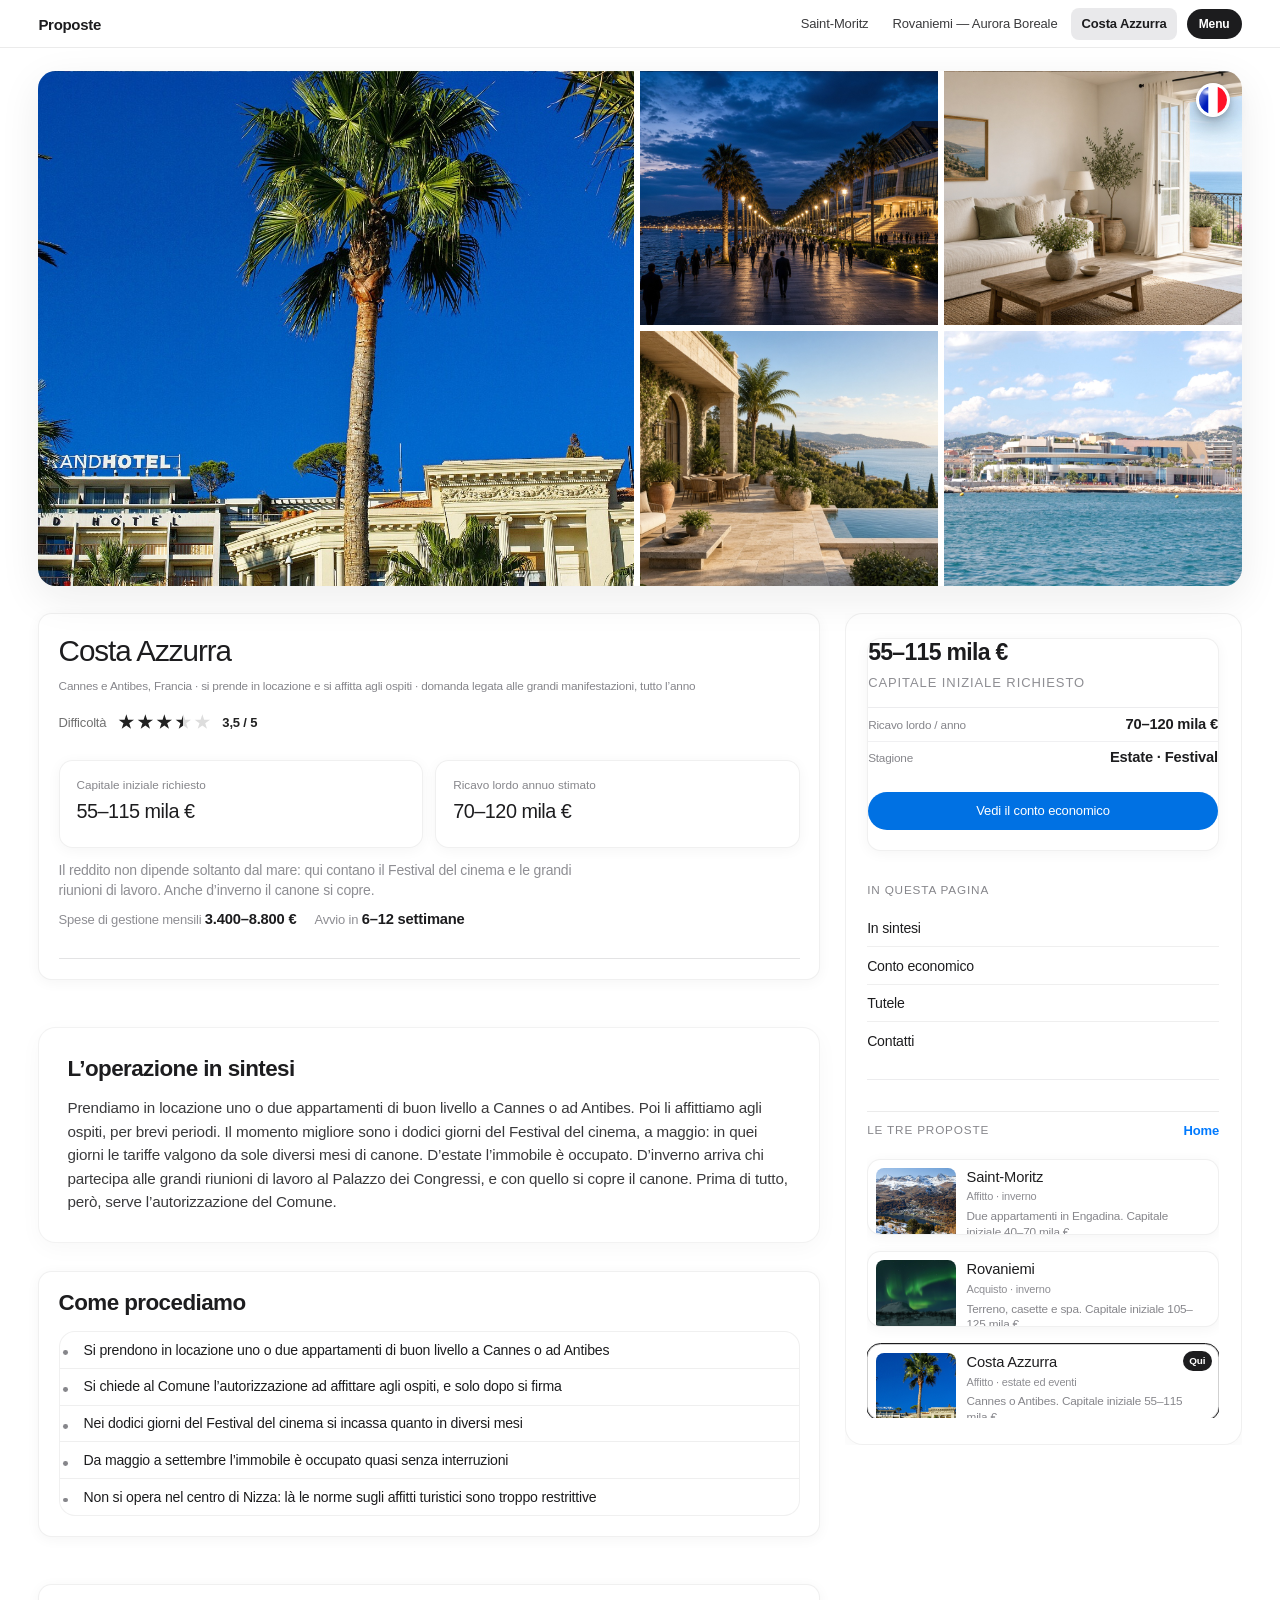
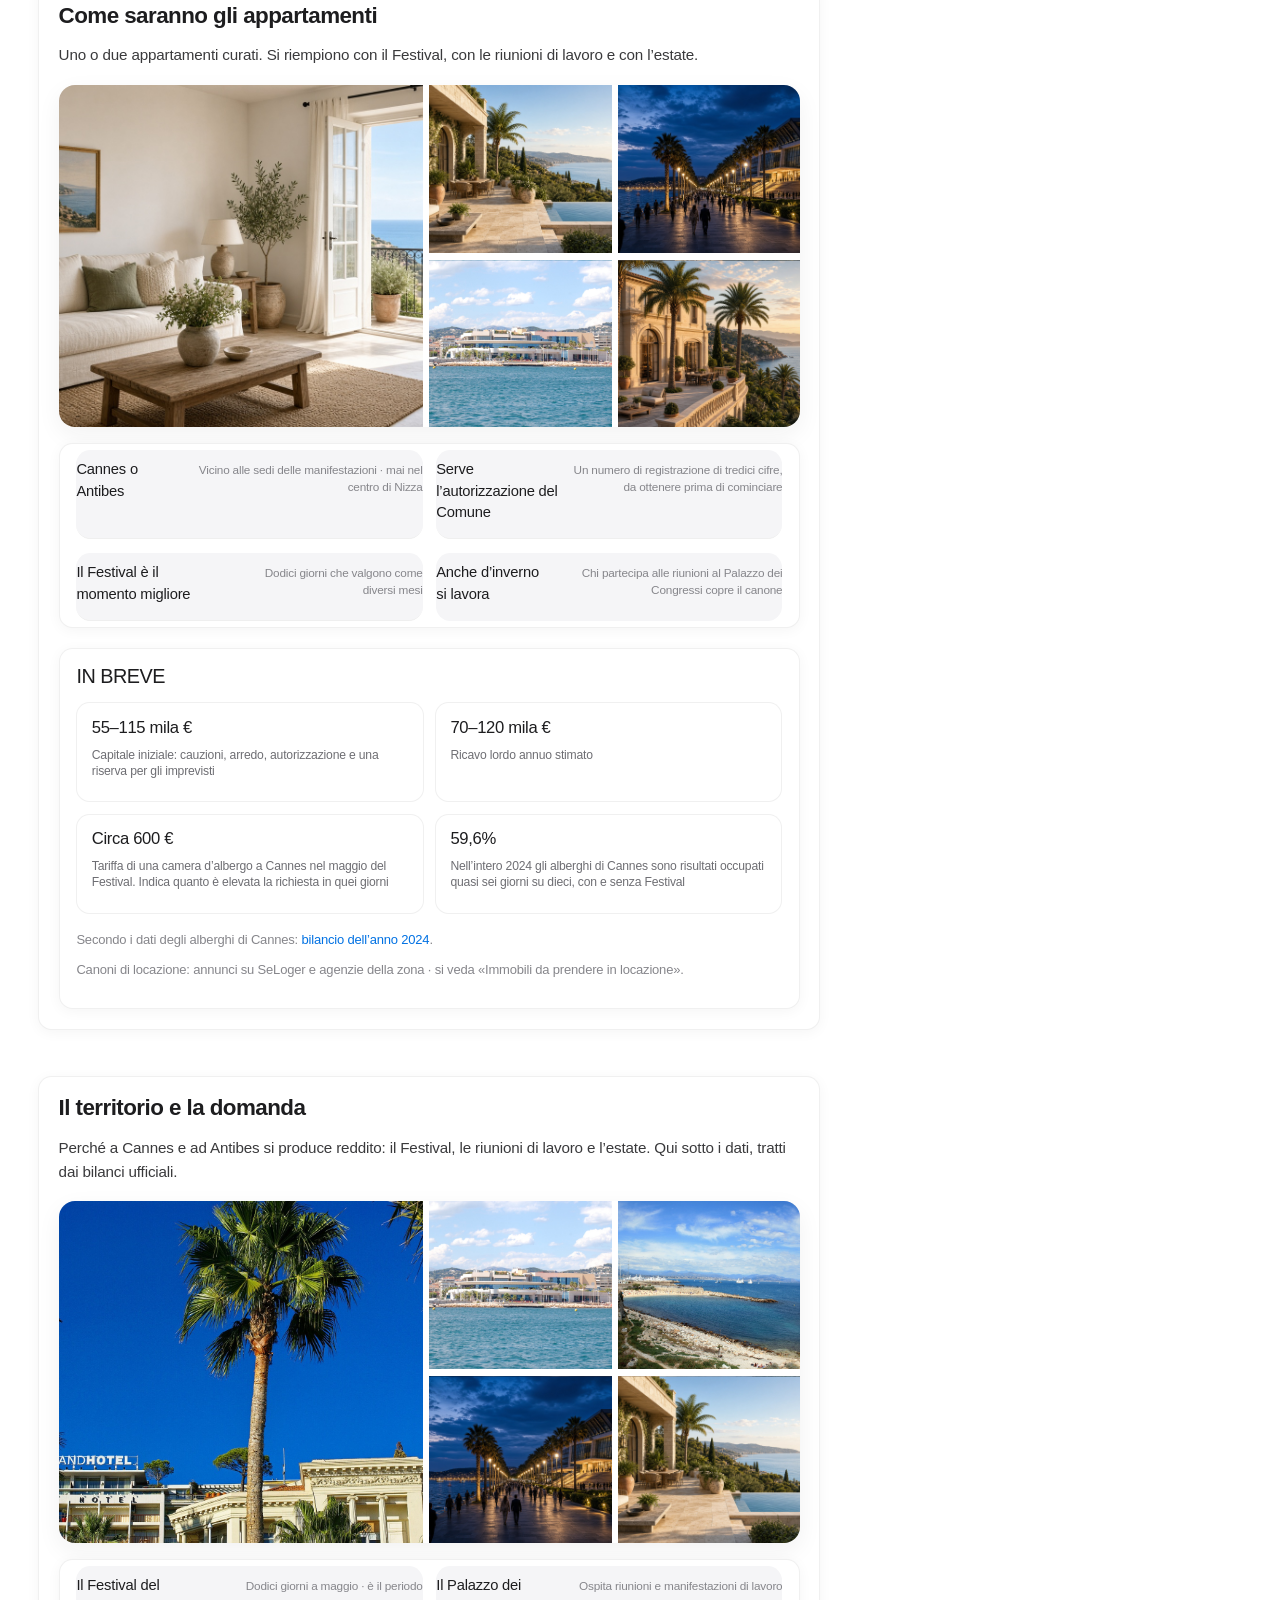
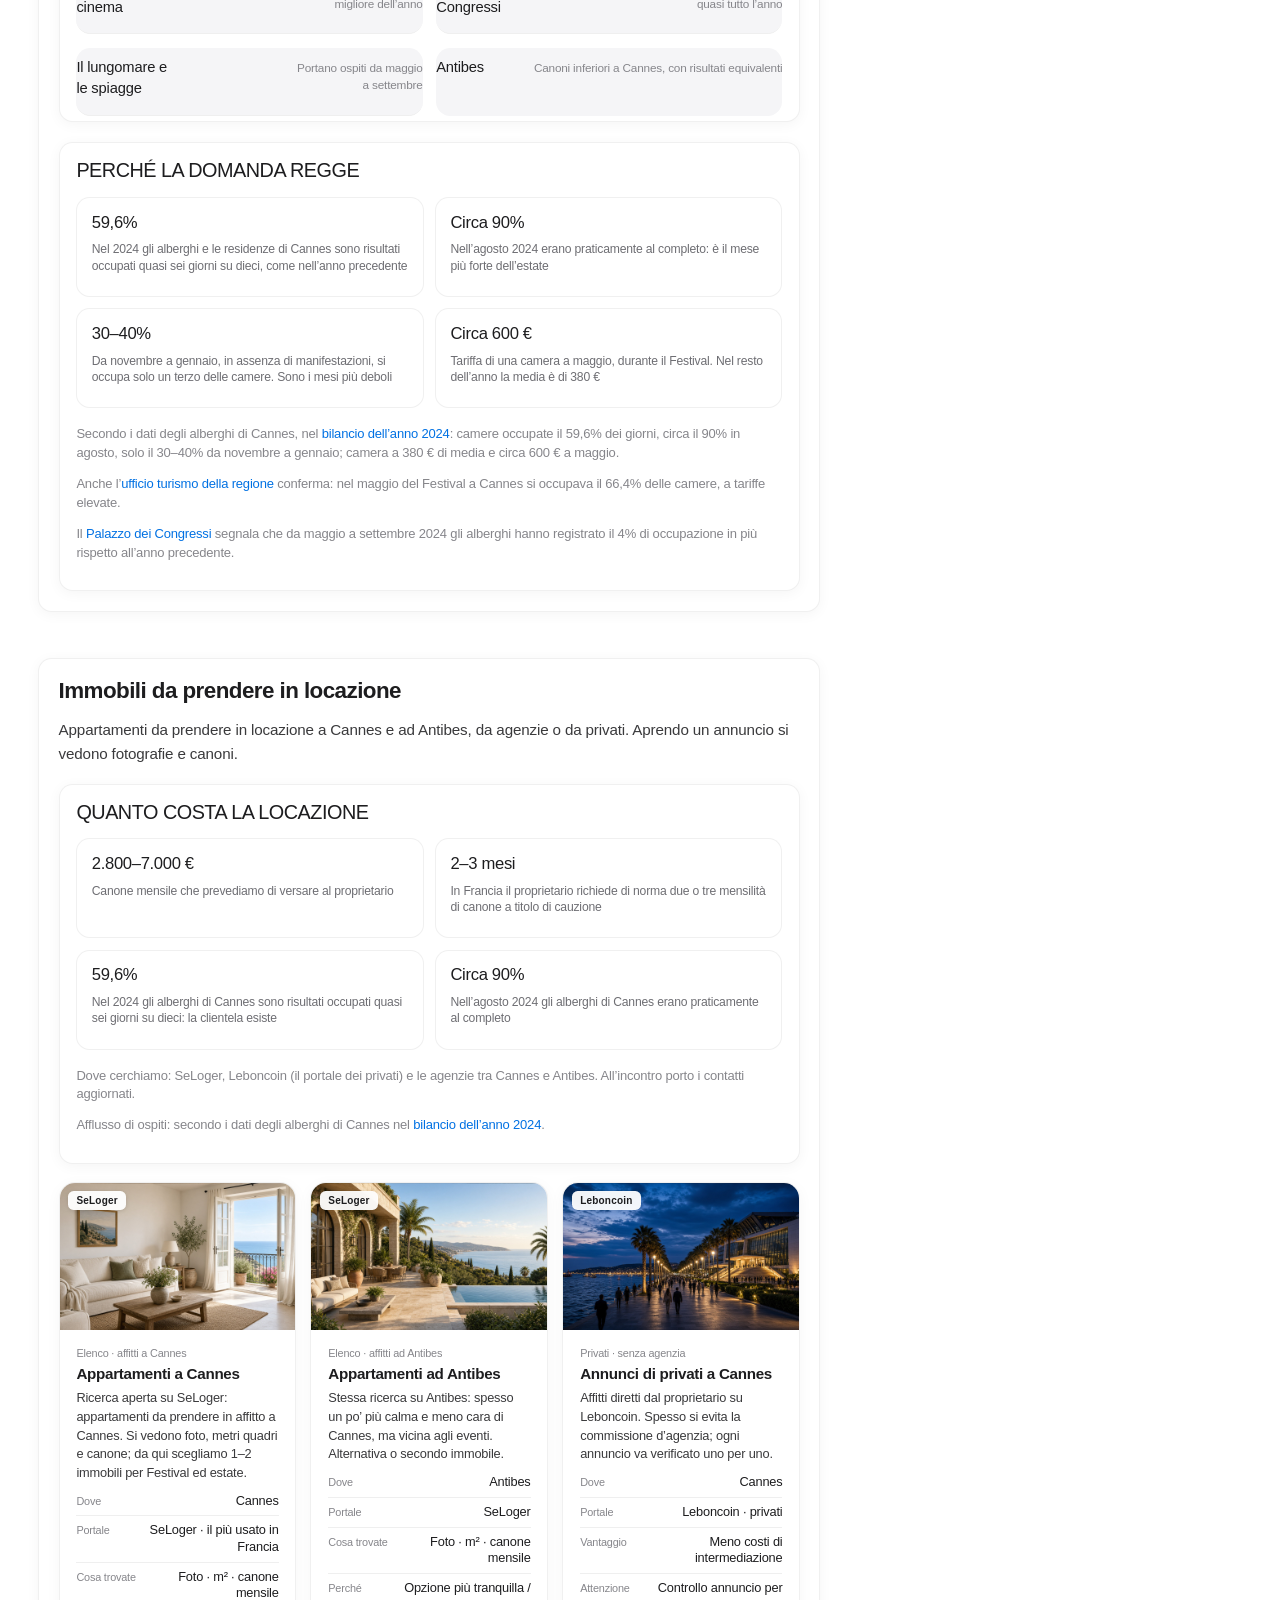
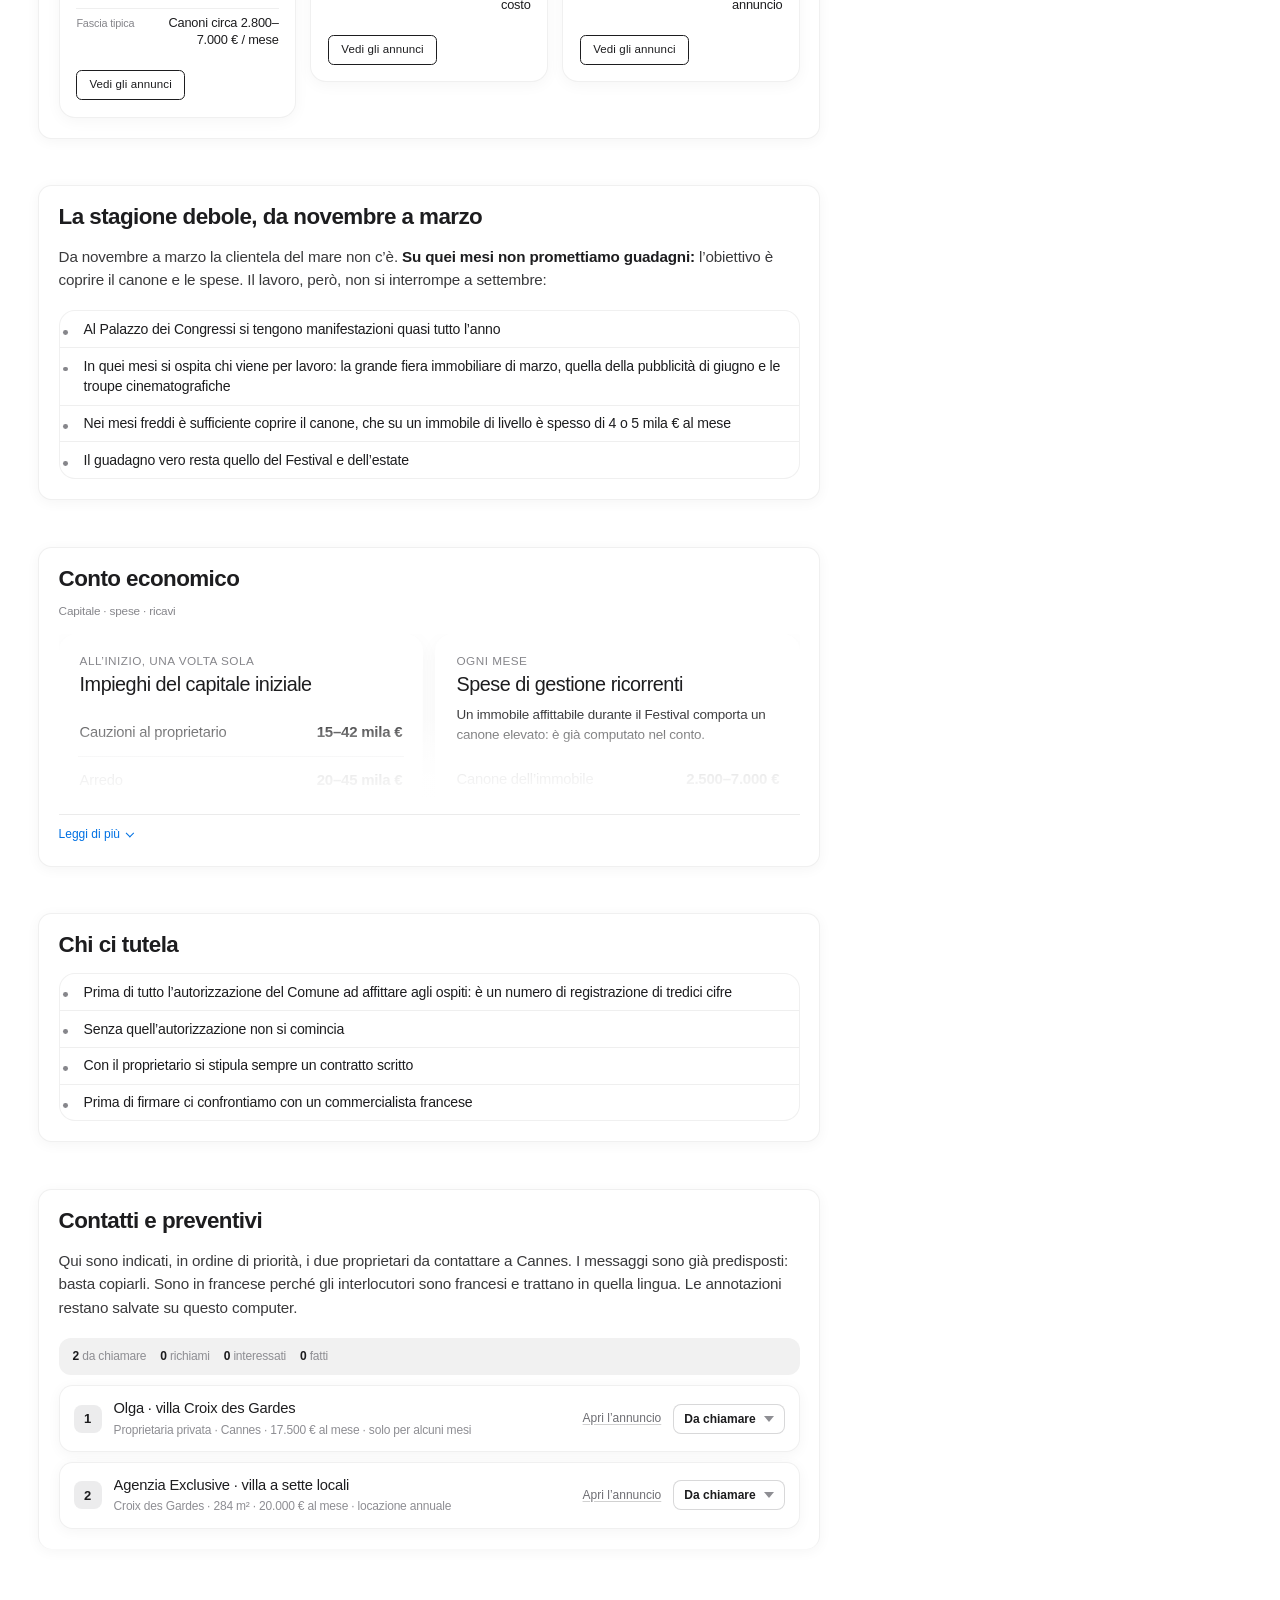
==== commit 798f07dd: "Apply home type and card containers across all screens. Co-authored-by: Cursor <cursoragent@cursor.c" ====
--- a/costa-azzurra.html
+++ b/costa-azzurra.html
@@ -2,12 +2,12 @@
 <html lang="it">
 <head>
   <meta charset="UTF-8" />
-  <meta name="viewport" content="width=device-width, initial-scale=1, viewport-fit=cover" />
-  <meta name="theme-color" content="#eef1ee" />
+  <meta name="viewport" content="width=device-width, initial-scale=0.75, viewport-fit=cover" />
+  <meta name="theme-color" content="#ffffff" />
   <meta name="apple-mobile-web-app-capable" content="yes" />
   <title>Costa Azzurra — Proposta</title>
-  <link rel="stylesheet" href="styles.css?v=20260926home6" />
-  <link rel="stylesheet" href="skeleton.css?v=20260926home6" />
+  <link rel="stylesheet" href="styles.css?v=20260926dna" />
+  <link rel="stylesheet" href="skeleton.css?v=20260926dna" />
 </head>
 <body class="is-skel listing-page">
 
@@ -441,11 +441,11 @@
     </div>
   </main>
 
-  <script src="skeleton-markup.js?v=20260926home6" data-skel="project"></script>
-  <script src="skeleton.js?v=20260926home6"></script>
-  <script src="topbar.js?v=20260926home6"></script>
-  <script src="calldesk.js?v=20260926home6"></script>
-  <script src="air-more.js?v=20260926home6"></script>
-  <script src="rail.js?v=20260926home6"></script>
+  <script src="skeleton-markup.js?v=20260926dna" data-skel="project"></script>
+  <script src="skeleton.js?v=20260926dna"></script>
+  <script src="topbar.js?v=20260926dna"></script>
+  <script src="calldesk.js?v=20260926dna"></script>
+  <script src="air-more.js?v=20260926dna"></script>
+  <script src="rail.js?v=20260926dna"></script>
 </body>
 </html>
--- a/styles.css
+++ b/styles.css
@@ -16663,3 +16663,429 @@
   padding: 0 !important;
   margin: 0 !important;
 }
+
+/* =========================================================
+   HOME DNA EVERYWHERE — same type + containers as perfect home
+   ========================================================= */
+body.listing-page,
+body.stats-page {
+  background: #ffffff !important;
+  color: #1d1d1f !important;
+  font-size: 17px !important;
+  line-height: 1.47 !important;
+  letter-spacing: -0.011em !important;
+  font-family: -apple-system, BlinkMacSystemFont, "SF Pro Text", "SF Pro Display",
+    "Segoe UI", Helvetica, Arial, sans-serif !important;
+}
+
+.listing-page .bento--listing,
+.listing-page .page-real,
+.listing-page .listing-shell,
+.listing-page .listing-layout,
+.listing-page .listing-main,
+.stats-page .bento,
+.stats-page .page-real {
+  background: #ffffff !important;
+}
+
+/* Shared card shell = emily-card */
+.listing-page .listing-main > .sec,
+.listing-page .listing-main > .air-more,
+.listing-page .listing-main > details.portal-fold,
+.listing-page .money__cell,
+.listing-page .place-stats,
+.listing-page .place-stat,
+.listing-page .listing-rail__card,
+.listing-page .rail-switch__card,
+.listing-page .scen-card,
+.listing-page .call-lead,
+.listing-page .yr-table-wrap,
+.stats-page .stats-slide,
+.stats-page .stats-card,
+.stats-page .stats-compare__card {
+  background: #fff !important;
+  border: 1px solid rgba(0, 0, 0, 0.06) !important;
+  border-radius: 0.85rem !important;
+  box-shadow: 0 0.15rem 0.85rem rgba(0, 0, 0, 0.045) !important;
+}
+
+.listing-page .listing-main > .sec,
+.listing-page .listing-main > .air-more,
+.listing-page .listing-main > details.portal-fold {
+  padding: 1.15rem 1.2rem 1.25rem !important;
+  margin: 0 0 1.15rem !important;
+  border-top: 1px solid rgba(0, 0, 0, 0.06) !important;
+}
+
+.listing-page .listing-hero,
+.listing-page .listing-main > .listing-hero {
+  background: #fff !important;
+  border: 1px solid rgba(0, 0, 0, 0.06) !important;
+  border-radius: 0.85rem !important;
+  box-shadow: 0 0.15rem 0.85rem rgba(0, 0, 0, 0.045) !important;
+  padding: 1.15rem 1.2rem 1.25rem !important;
+  margin: 0 0 1.15rem !important;
+}
+
+/* Titles like home h2 — light, not heavy */
+.listing-page .sec-title,
+.listing-page .air-more .sec-title,
+.listing-page .listing-title h1,
+.listing-page .listing-hero h1,
+.listing-page .money-block__head h3,
+.listing-page .place-stats__title,
+.stats-page h1,
+.stats-page h2 {
+  font-size: clamp(1.05rem, 1.55vw, 1.35rem) !important;
+  font-weight: 300 !important;
+  letter-spacing: -0.025em !important;
+  line-height: 1.2 !important;
+  color: #1d1d1f !important;
+}
+
+.listing-page .listing-title h1,
+.listing-page .listing-hero h1 {
+  font-size: clamp(1.35rem, 2.4vw, 1.85rem) !important;
+  font-weight: 300 !important;
+  letter-spacing: -0.035em !important;
+}
+
+/* Body copy = home __sub tone, readable */
+.listing-page .manual,
+.listing-page .snap-list li,
+.listing-page .place-acts li,
+.listing-page .place-acts li span,
+.listing-page .money-block__note,
+.listing-page .yr-table__foot,
+.listing-page .call-lead__meta p,
+.listing-page .call-lead__tip,
+.stats-page p,
+.stats-page .stats-lead {
+  font-size: clamp(0.78rem, 1.05vw, 0.88rem) !important;
+  line-height: 1.45 !important;
+  font-weight: 400 !important;
+  color: #3a3a3c !important;
+}
+
+.listing-page .snap-list li {
+  color: #1d1d1f !important;
+  font-size: clamp(0.84rem, 1.1vw, 0.92rem) !important;
+  border-bottom: 1px solid #efefef !important;
+  padding: 0.55em 0 0.55em 1.5rem !important;
+}
+
+/* Labels like home dt */
+.listing-page .listing-title__loc,
+.listing-page .money__hint,
+.listing-page .money__meta,
+.listing-page .air-more__hint,
+.listing-page .money-block__eyebrow,
+.listing-page .place-stat span,
+.listing-page .booking-card__period,
+.listing-page .booking-card__facts li span,
+.listing-page .listing-rail__label,
+.listing-page .rail-switch__desc,
+.listing-page .rail-switch__tag {
+  font-size: clamp(0.68rem, 0.92vw, 0.74rem) !important;
+  color: #86868b !important;
+  font-weight: 400 !important;
+  line-height: 1.35 !important;
+}
+
+.listing-page .place-stat span {
+  color: #6e6e73 !important;
+  font-size: clamp(0.72rem, 0.95vw, 0.82rem) !important;
+}
+
+/* Values like home dd */
+.listing-page .ledger li span,
+.listing-page .ledger li b,
+.listing-page .booking-card__facts li b,
+.listing-page .rail-switch__body strong,
+.listing-page .place-stat b,
+.listing-page .money__meta b {
+  font-size: clamp(0.84rem, 1.15vw, 0.95rem) !important;
+  color: #1d1d1f !important;
+  font-weight: 500 !important;
+  line-height: 1.35 !important;
+}
+
+.listing-page .ledger li {
+  border-bottom: 1px solid #efefef !important;
+  padding: 0.55em 0 !important;
+  font-size: clamp(0.84rem, 1.1vw, 0.92rem) !important;
+}
+
+.listing-page .ledger li.is-net,
+.listing-page .ledger li.is-net.is-key,
+.listing-page .ledger li.is-total {
+  background: transparent !important;
+  border: 0 !important;
+  border-bottom: 1px solid #efefef !important;
+  border-radius: 0 !important;
+  padding: 0.65em 0 !important;
+  margin: 0 !important;
+  box-shadow: none !important;
+}
+
+.listing-page .ledger li.is-net b,
+.listing-page .ledger li.is-total b {
+  font-weight: 600 !important;
+  color: #1d1d1f !important;
+}
+
+/* Money hero — home card density */
+.listing-page .money {
+  gap: 0.75rem !important;
+}
+
+.listing-page .money__cell,
+.listing-page .money__cell.is-key,
+.listing-page .money__cell--in,
+.listing-page .money__cell--out {
+  background: #fff !important;
+  background-image: none !important;
+  border: 1px solid rgba(0, 0, 0, 0.06) !important;
+  border-radius: 0.85rem !important;
+  box-shadow: 0 0.15rem 0.85rem rgba(0, 0, 0, 0.045) !important;
+  padding: 1rem 1.05rem !important;
+}
+
+.listing-page .money__cell span {
+  font-size: clamp(0.68rem, 0.92vw, 0.74rem) !important;
+  color: #86868b !important;
+  font-weight: 400 !important;
+  text-transform: none !important;
+  letter-spacing: 0 !important;
+}
+
+.listing-page .money__cell strong,
+.listing-page .money__cell.is-key strong {
+  font-size: clamp(1.05rem, 1.55vw, 1.35rem) !important;
+  font-weight: 500 !important;
+  letter-spacing: -0.025em !important;
+  color: #1d1d1f !important;
+  line-height: 1.2 !important;
+}
+
+.listing-page .place-stats {
+  padding: 1rem 1.05rem 1.15rem !important;
+}
+
+.listing-page .place-stats__grid {
+  gap: 0.7rem !important;
+}
+
+.listing-page .place-stat,
+.listing-page .place-stat.is-key {
+  background: #fff !important;
+  border: 1px solid rgba(0, 0, 0, 0.06) !important;
+  border-radius: 0.85rem !important;
+  box-shadow: none !important;
+  padding: 0.85rem 0.9rem !important;
+}
+
+.listing-page .place-stat b,
+.listing-page .place-stat.is-key b {
+  font-size: clamp(0.95rem, 1.3vw, 1.15rem) !important;
+  font-weight: 500 !important;
+  color: #1d1d1f !important;
+}
+
+/* place-acts rows like home meta */
+.listing-page .place-acts {
+  border: 1px solid rgba(0, 0, 0, 0.06) !important;
+  border-radius: 0.85rem !important;
+  background: #fff !important;
+  box-shadow: 0 0.15rem 0.85rem rgba(0, 0, 0, 0.045) !important;
+  padding: 0.35rem 1.05rem !important;
+  overflow: hidden !important;
+}
+
+.listing-page .place-acts li {
+  display: flex !important;
+  flex-direction: row !important;
+  align-items: baseline !important;
+  justify-content: space-between !important;
+  gap: 0.75rem !important;
+  border-bottom: 1px solid #efefef !important;
+  padding: 0.7em 0 !important;
+}
+
+.listing-page .place-acts li:last-child {
+  border-bottom: 0 !important;
+}
+
+.listing-page .place-acts li strong {
+  font-size: clamp(0.84rem, 1.15vw, 0.95rem) !important;
+  font-weight: 500 !important;
+  color: #1d1d1f !important;
+}
+
+.listing-page .place-acts li span {
+  font-size: clamp(0.68rem, 0.92vw, 0.74rem) !important;
+  color: #86868b !important;
+  text-align: right !important;
+}
+
+/* Air more button = home CTA blue underline feel */
+.listing-page .air-more__btn {
+  font-size: 0.75rem !important;
+  font-weight: 500 !important;
+  color: #0071e3 !important;
+  text-decoration: none !important;
+  min-height: auto !important;
+  padding: 0.85em 0 0 !important;
+  margin-top: 0.75rem !important;
+  border-top: 1px solid #ebebeb !important;
+  width: 100% !important;
+  justify-content: flex-start !important;
+}
+
+.listing-page .air-more__btn:hover {
+  color: #0077ed !important;
+}
+
+.listing-page .air-more__btn::after {
+  border-color: currentColor !important;
+}
+
+.listing-page .air-more__clip {
+  max-height: 10.5rem !important;
+}
+
+.listing-page .air-more__fade {
+  background: linear-gradient(
+    to bottom,
+    rgba(255, 255, 255, 0) 0%,
+    rgba(255, 255, 255, 0.55) 35%,
+    rgba(255, 255, 255, 0.92) 70%,
+    #fff 100%
+  ) !important;
+}
+
+/* CTAs like apple-stats-btn */
+.listing-page .portal-cta,
+.listing-page .portal-cta--bar {
+  background: #0071e3 !important;
+  color: #fff !important;
+  border: 0 !important;
+  border-radius: 980px !important;
+  font-size: 0.8125rem !important;
+  font-weight: 400 !important;
+  letter-spacing: -0.01em !important;
+  min-height: 2.35rem !important;
+  height: auto !important;
+  padding: 0.55rem 1.15rem !important;
+  box-shadow: none !important;
+}
+
+.listing-page .portal-cta:hover,
+.listing-page .portal-cta--bar:hover {
+  background: #0077ed !important;
+}
+
+.listing-page .booking-card__amount {
+  font-size: clamp(1.05rem, 1.55vw, 1.35rem) !important;
+  font-weight: 500 !important;
+  letter-spacing: -0.025em !important;
+  color: #1d1d1f !important;
+}
+
+.listing-page .listing-rail__toc a {
+  font-size: clamp(0.84rem, 1.1vw, 0.92rem) !important;
+  color: #1d1d1f !important;
+  font-weight: 400 !important;
+  border-bottom: 1px solid #efefef !important;
+  padding: 0.55em 0 !important;
+}
+
+.listing-page .yr-table {
+  font-size: clamp(0.78rem, 1.05vw, 0.88rem) !important;
+  color: #1d1d1f !important;
+}
+
+.listing-page .yr-table th,
+.listing-page .yr-table td {
+  padding: 0.5em 0.55em !important;
+  border-bottom: 1px solid #efefef !important;
+  color: #1d1d1f !important;
+  font-weight: 400 !important;
+}
+
+.listing-page .yr-table th {
+  font-weight: 500 !important;
+  color: #86868b !important;
+  font-size: 0.72rem !important;
+}
+
+.listing-page .booking-bar {
+  background: #fff !important;
+  border-top: 1px solid rgba(0, 0, 0, 0.06) !important;
+  box-shadow: 0 -0.15rem 0.85rem rgba(0, 0, 0, 0.04) !important;
+}
+
+.listing-page .booking-bar__left strong {
+  font-size: 0.95rem !important;
+  font-weight: 500 !important;
+  color: #1d1d1f !important;
+}
+
+.listing-page .booking-bar__left span {
+  font-size: 0.72rem !important;
+  color: #86868b !important;
+}
+
+.listing-page .call-lead__who strong {
+  font-size: clamp(0.84rem, 1.15vw, 0.95rem) !important;
+  font-weight: 500 !important;
+  color: #1d1d1f !important;
+}
+
+.listing-page .call-lead__script-body {
+  font-size: clamp(0.78rem, 1.05vw, 0.88rem) !important;
+  line-height: 1.45 !important;
+  color: #3a3a3c !important;
+}
+
+/* Stats page */
+.stats-page {
+  background: #fff !important;
+}
+
+.stats-page .stats-lead,
+.stats-page p {
+  color: #3a3a3c !important;
+}
+
+@media (max-width: 734px) {
+  .listing-page .sec-title,
+  .listing-page .air-more .sec-title,
+  .listing-page .money-block__head h3,
+  .listing-page .place-stats__title {
+    font-size: 1.2rem !important;
+    font-weight: 500 !important;
+  }
+
+  .listing-page .listing-title h1,
+  .listing-page .listing-hero h1 {
+    font-size: 1.55rem !important;
+    font-weight: 500 !important;
+  }
+
+  .listing-page .manual,
+  .listing-page .snap-list li {
+    font-size: 0.85rem !important;
+    color: #3a3a3c !important;
+  }
+
+  .listing-page .snap-list li {
+    color: #1d1d1f !important;
+  }
+
+  .listing-page .listing-main > .sec,
+  .listing-page .listing-main > .air-more,
+  .listing-page .listing-hero {
+    padding: 1rem 1.05rem 1.15rem !important;
+  }
+}
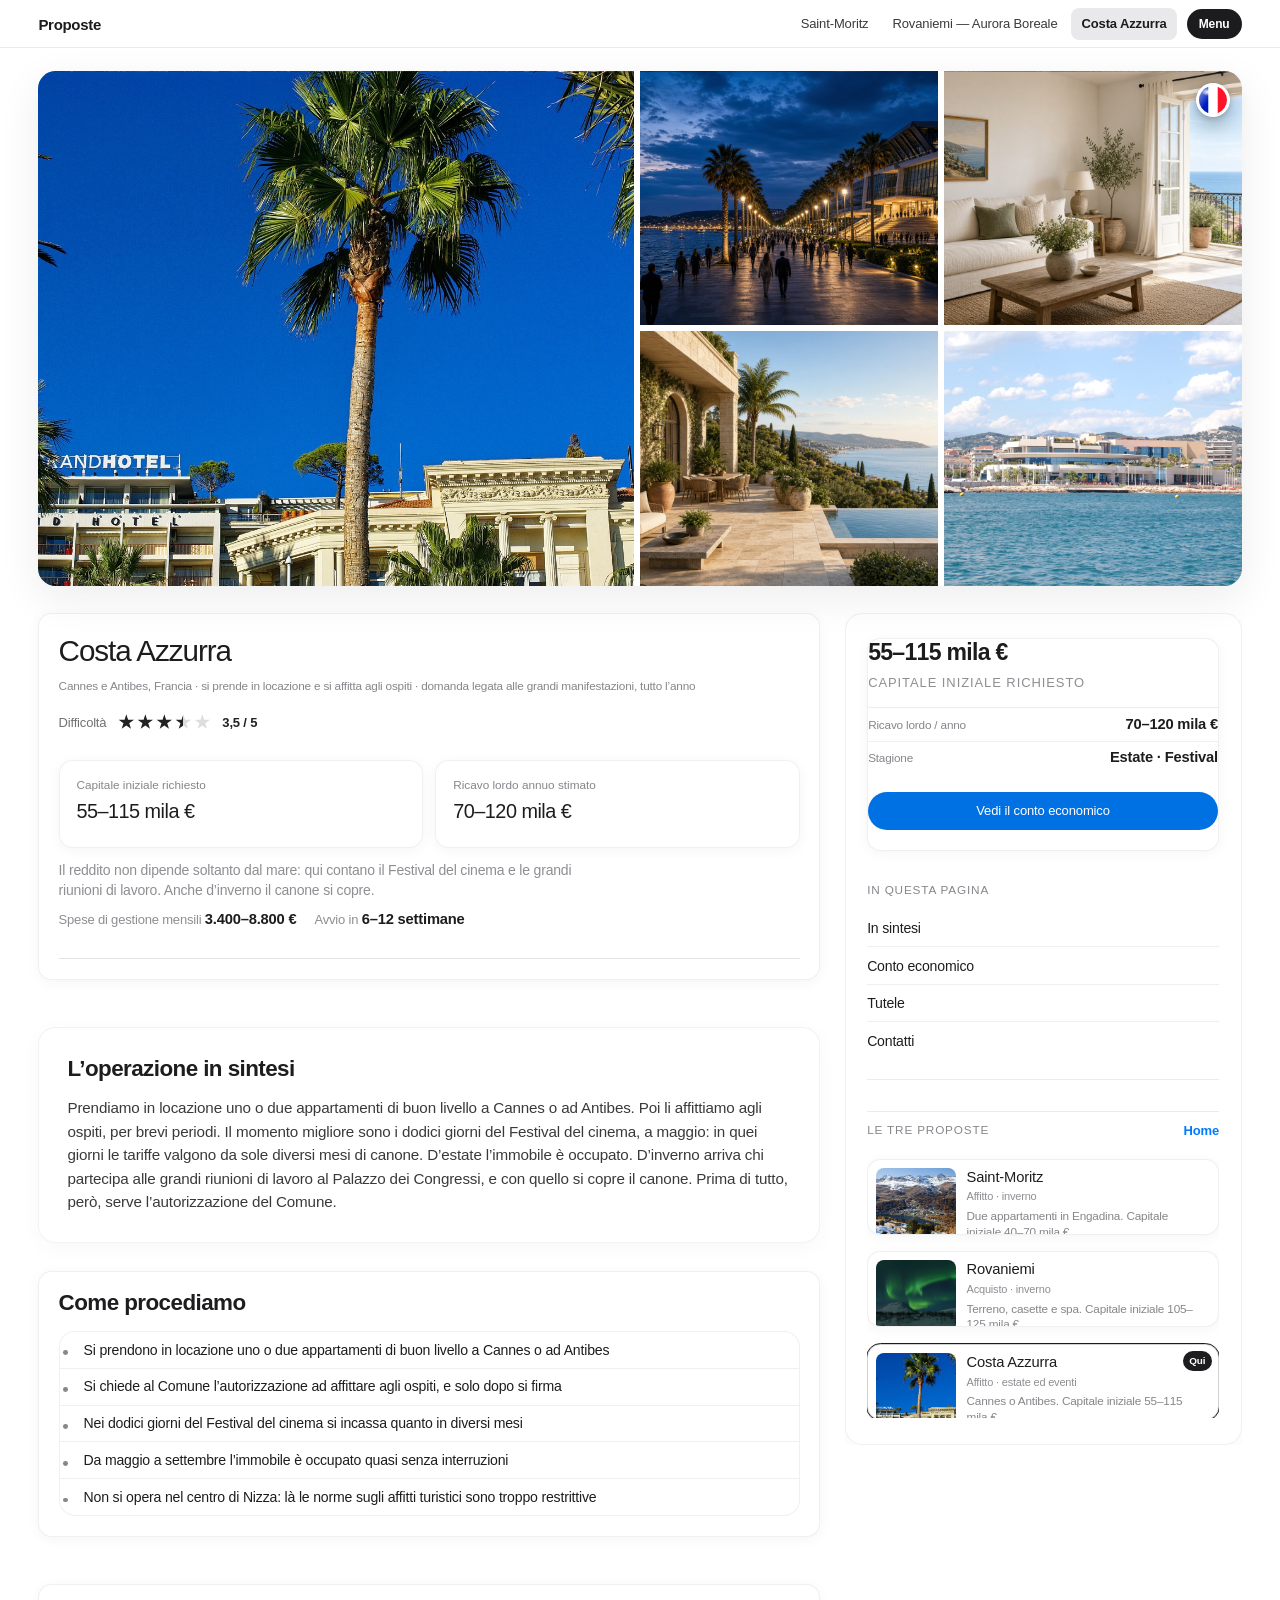
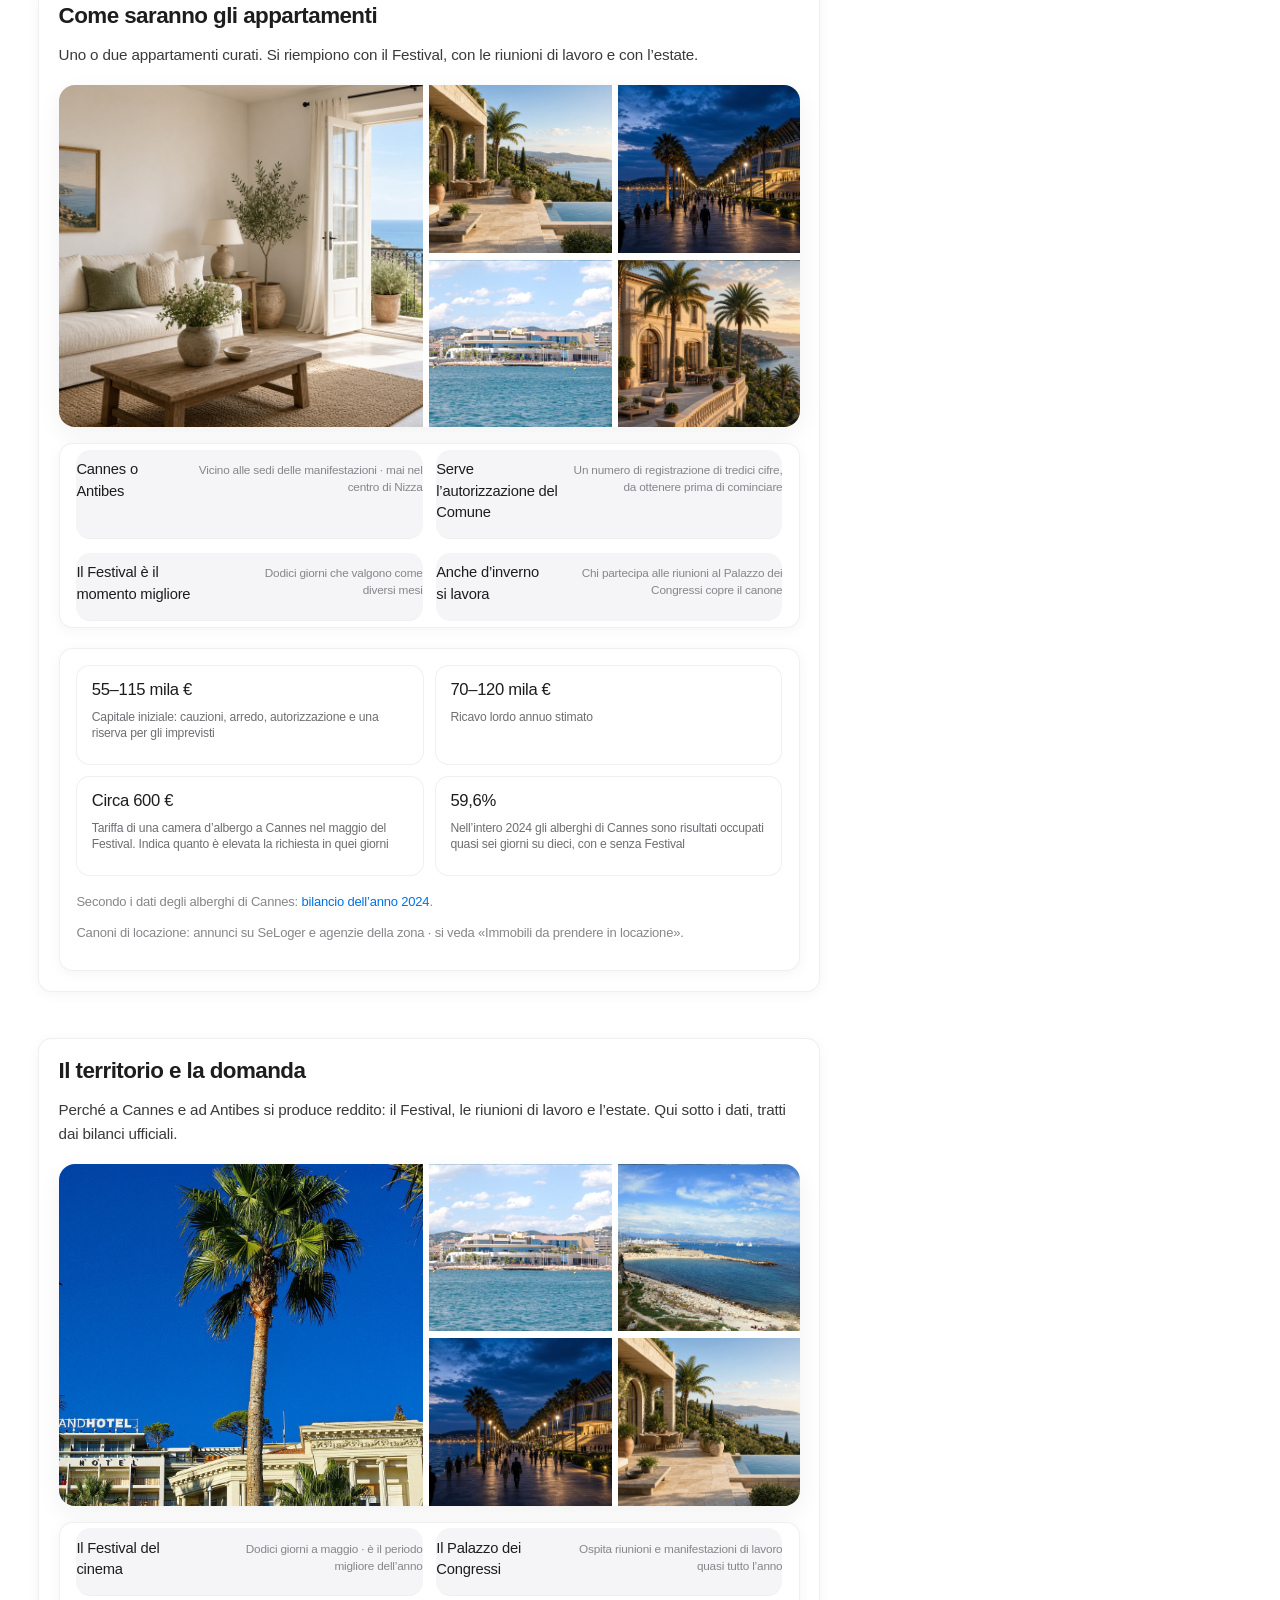
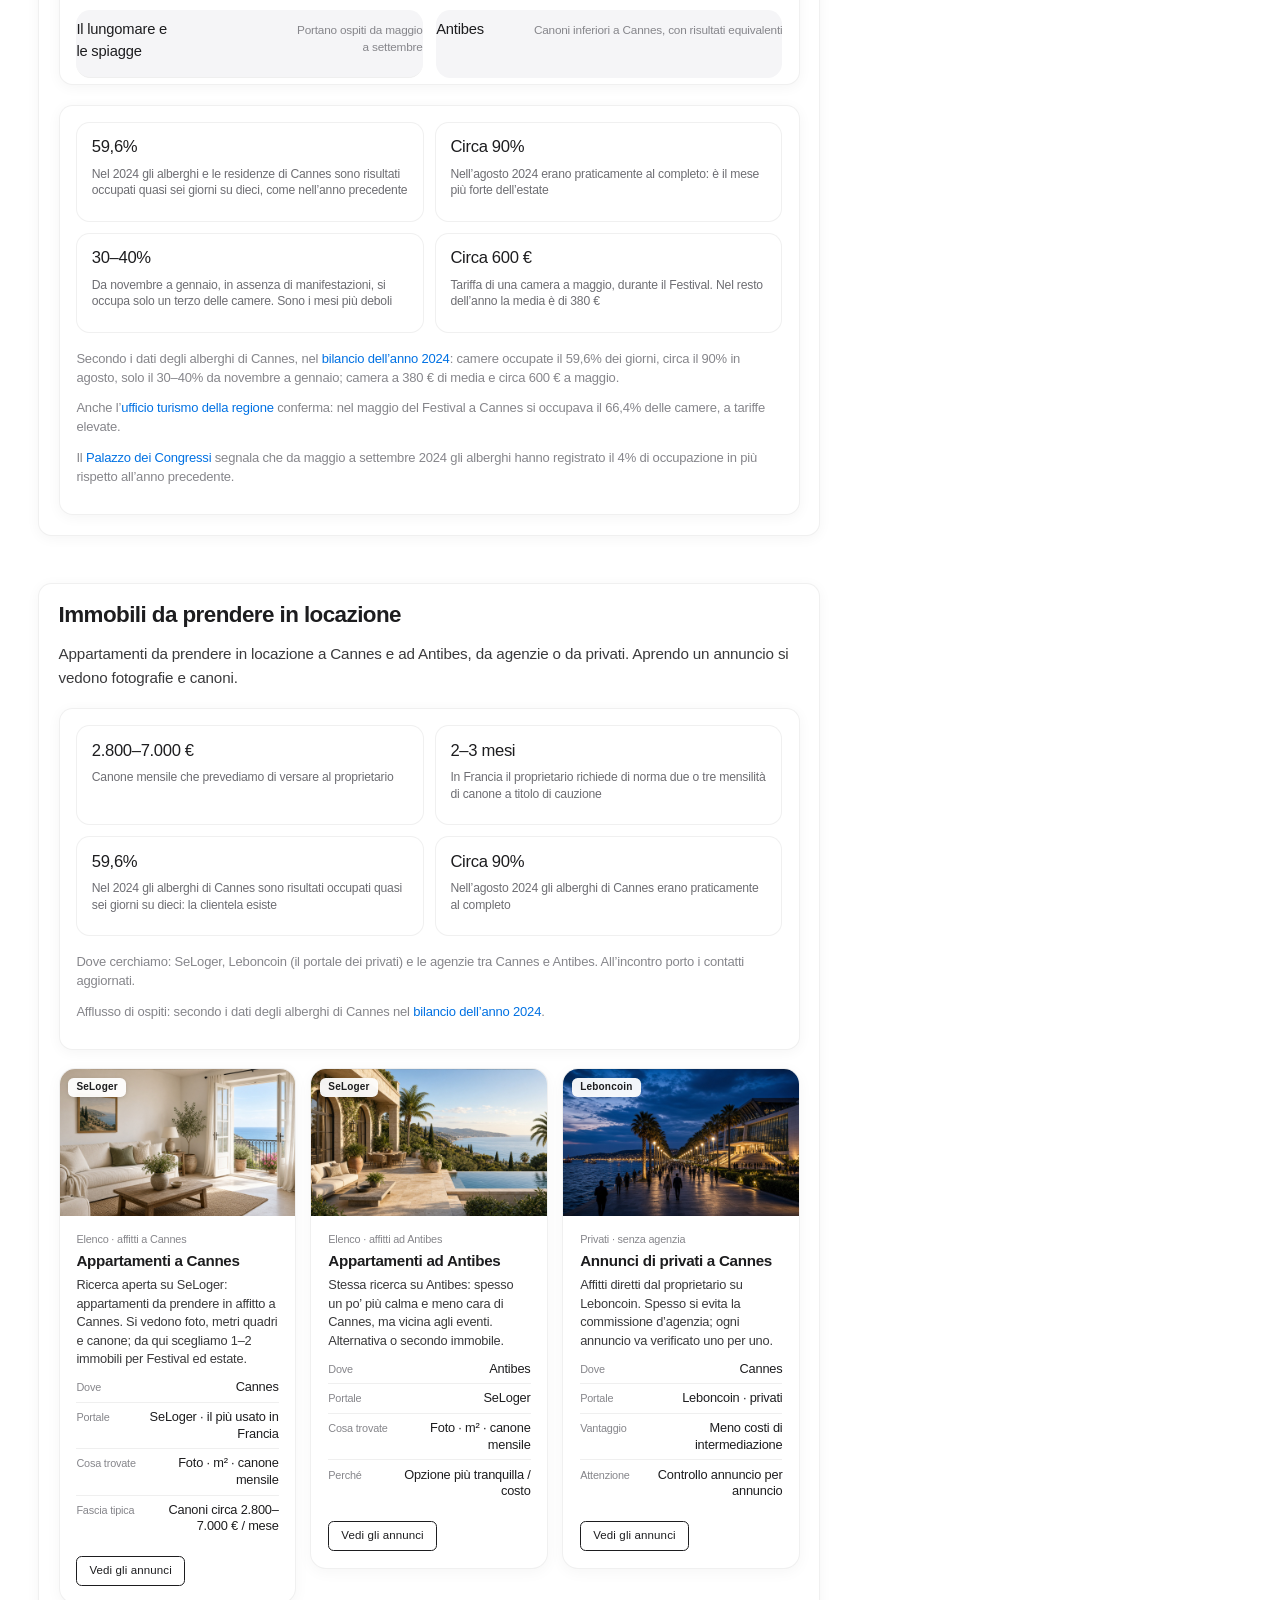
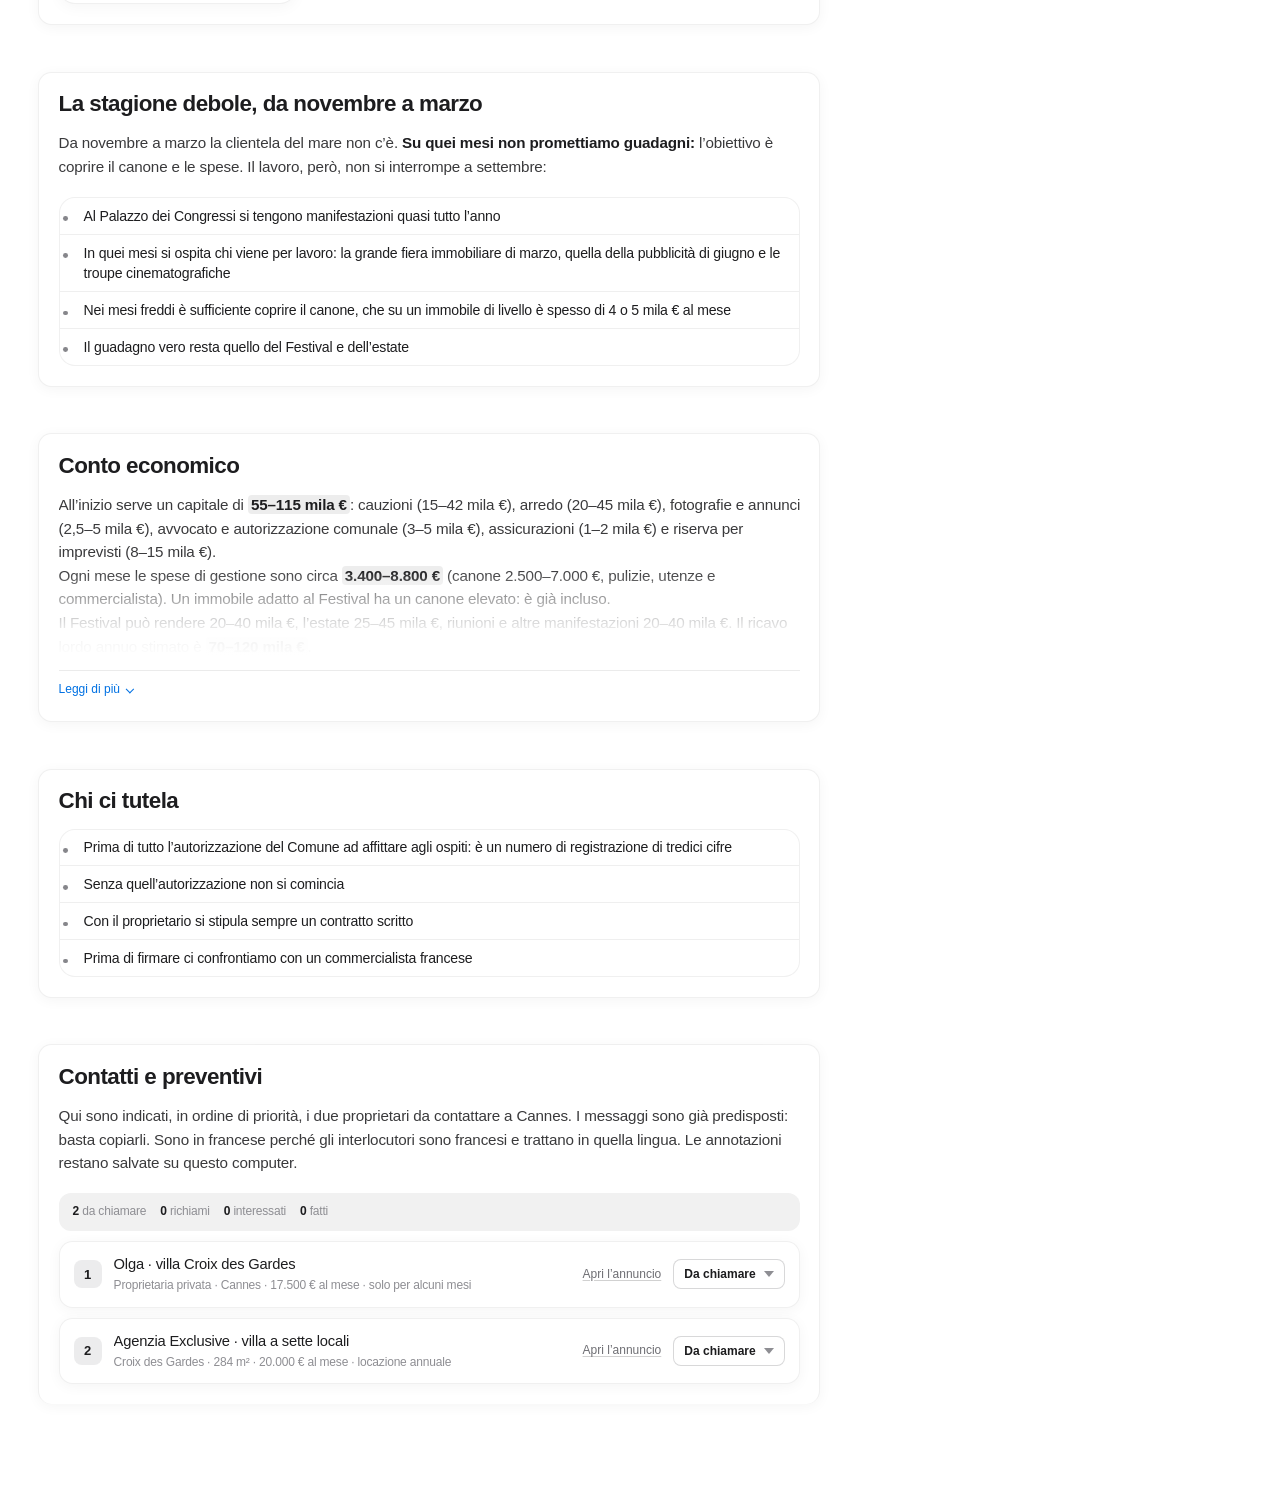
==== commit cb6a2a44: "Minimal home title; prose conti; one section title; home fonts only. Co-authored-by: Cursor <cursora" ====
--- a/costa-azzurra.html
+++ b/costa-azzurra.html
@@ -6,8 +6,8 @@
   <meta name="theme-color" content="#ffffff" />
   <meta name="apple-mobile-web-app-capable" content="yes" />
   <title>Costa Azzurra — Proposta</title>
-  <link rel="stylesheet" href="styles.css?v=20260926dna" />
-  <link rel="stylesheet" href="skeleton.css?v=20260926dna" />
+  <link rel="stylesheet" href="styles.css?v=20260926min" />
+  <link rel="stylesheet" href="skeleton.css?v=20260926min" />
 </head>
 <body class="is-skel listing-page">
 
@@ -111,7 +111,6 @@
               <li><strong>Anche d’inverno si lavora</strong><span>Chi partecipa alle riunioni al Palazzo dei Congressi copre il canone</span></li>
             </ul>
             <div class="place-stats place-stats--clou">
-              <h3 class="place-stats__title">In breve</h3>
               <div class="place-stats__grid">
                 <div class="place-stat is-key"><b>55–115 mila €</b><span>Capitale iniziale: cauzioni, arredo, autorizzazione e una riserva per gli imprevisti</span></div>
                 <div class="place-stat is-key"><b>70–120 mila €</b><span>Ricavo lordo annuo stimato</span></div>
@@ -142,7 +141,6 @@
               <li><strong>Antibes</strong><span>Canoni inferiori a Cannes, con risultati equivalenti</span></li>
             </ul>
             <div class="place-stats">
-              <h3 class="place-stats__title">Perché la domanda regge</h3>
               <div class="place-stats__grid">
                 <div class="place-stat"><b>59,6%</b><span>Nel 2024 gli alberghi e le residenze di Cannes sono risultati occupati quasi sei giorni su dieci, come nell’anno precedente</span></div>
                 <div class="place-stat"><b>Circa 90%</b><span>Nell’agosto 2024 erano praticamente al completo: è il mese più forte dell’estate</span></div>
@@ -161,7 +159,6 @@
             <h2 class="sec-title">Immobili da prendere in locazione</h2>
             <p class="manual">Appartamenti da prendere in locazione a Cannes e ad Antibes, da agenzie o da privati. Aprendo un annuncio si vedono fotografie e canoni.</p>
             <div class="place-stats">
-              <h3 class="place-stats__title">Quanto costa la locazione</h3>
               <div class="place-stats__grid">
                 <div class="place-stat"><b>2.800–7.000 €</b><span>Canone mensile che prevediamo di versare al proprietario</span></div>
                 <div class="place-stat"><b>2–3 mesi</b><span>In Francia il proprietario richiede di norma due o tre mensilità di canone a titolo di cauzione</span></div>
@@ -233,58 +230,13 @@
             </ul>
           </section>
 
-          <section class="sec air-more" id="conto">
+                    <section class="sec air-more" id="conto">
             <h2 class="sec-title">Conto economico</h2>
-            <p class="air-more__hint">Capitale · spese · ricavi</p>
             <div class="air-more__clip">
               <div class="air-more__inner">
-<div class="money-sheet">
-
-                <section class="money-block">
-                  <header class="money-block__head">
-                    <p class="money-block__eyebrow">All’inizio, una volta sola</p>
-                    <h3>Impieghi del capitale iniziale</h3>
-                  </header>
-                  <ul class="ledger">
-                    <li><span>Cauzioni al proprietario</span><b>15–42 mila €</b></li>
-                    <li><span>Arredo</span><b>20–45 mila €</b></li>
-                    <li><span>Fotografie e primi annunci</span><b>2,5–5 mila €</b></li>
-                    <li><span>Avvocato e autorizzazione del Comune</span><b>3–5 mila €</b></li>
-                    <li><span>Assicurazioni</span><b>1–2 mila €</b></li>
-                    <li><span>Riserva per imprevisti</span><b>8–15 mila €</b></li>
-                    <li class="is-total"><span>Totale capitale iniziale</span><b>55–115 mila €</b></li>
-                  </ul>
-                </section>
-
-                <section class="money-block">
-                  <header class="money-block__head">
-                    <p class="money-block__eyebrow">Ogni mese</p>
-                    <h3>Spese di gestione ricorrenti</h3>
-                    <p class="money-block__note">Un immobile affittabile durante il Festival comporta un canone elevato: è già computato nel conto.</p>
-                  </header>
-                  <ul class="ledger">
-                    <li><span>Canone dell’immobile</span><b>2.500–7.000 €</b></li>
-                    <li><span>Pulizie</span><b>600–1.200 €</b></li>
-                    <li><span>Elettricità, acqua e gas</span><b>200–450 €</b></li>
-                    <li><span>Commercialista</span><b>80–150 €</b></li>
-                    <li class="is-total"><span>Totale mensile</span><b>3.400–8.800 €</b></li>
-                  </ul>
-                </section>
-
-                <section class="money-block money-block--in">
-                  <header class="money-block__head">
-                    <p class="money-block__eyebrow">Con l’immobile in esercizio</p>
-                    <h3>Ricavi stimati</h3>
-                  </header>
-                  <ul class="ledger">
-                    <li><span>I dodici giorni del Festival</span><b>20–40 mila €</b></li>
-                    <li><span>L’intera estate</span><b>25–45 mila €</b></li>
-                    <li><span>Riunioni di lavoro e altre manifestazioni</span><b>20–40 mila €</b></li>
-                    <li class="is-net is-key"><span>Ricavo lordo annuo stimato</span><b>70–120 mila €</b></li>
-                  </ul>
-                </section>
-
-              </div>
+                <p class="manual">All’inizio serve un capitale di <strong class="hl">55–115 mila €</strong>: cauzioni (15–42 mila €), arredo (20–45 mila €), fotografie e annunci (2,5–5 mila €), avvocato e autorizzazione comunale (3–5 mila €), assicurazioni (1–2 mila €) e riserva per imprevisti (8–15 mila €).</p>
+                <p class="manual">Ogni mese le spese di gestione sono circa <strong class="hl">3.400–8.800 €</strong> (canone 2.500–7.000 €, pulizie, utenze e commercialista). Un immobile adatto al Festival ha un canone elevato: è già incluso.</p>
+                <p class="manual">Il Festival può rendere 20–40 mila €, l’estate 25–45 mila €, riunioni e altre manifestazioni 20–40 mila €. Il ricavo lordo annuo stimato è <strong class="hl">70–120 mila €</strong>.</p>
               </div>
               <div class="air-more__fade" aria-hidden="true"></div>
             </div>
@@ -293,6 +245,7 @@
               <span class="air-more__less">Mostra meno</span>
             </button>
           </section>
+
 
           <section class="sec" id="tutele">
             <h2 class="sec-title">Chi ci tutela</h2>
@@ -441,11 +394,11 @@
     </div>
   </main>
 
-  <script src="skeleton-markup.js?v=20260926dna" data-skel="project"></script>
-  <script src="skeleton.js?v=20260926dna"></script>
-  <script src="topbar.js?v=20260926dna"></script>
-  <script src="calldesk.js?v=20260926dna"></script>
-  <script src="air-more.js?v=20260926dna"></script>
-  <script src="rail.js?v=20260926dna"></script>
+  <script src="skeleton-markup.js?v=20260926min" data-skel="project"></script>
+  <script src="skeleton.js?v=20260926min"></script>
+  <script src="topbar.js?v=20260926min"></script>
+  <script src="calldesk.js?v=20260926min"></script>
+  <script src="air-more.js?v=20260926min"></script>
+  <script src="rail.js?v=20260926min"></script>
 </body>
 </html>
--- a/styles.css
+++ b/styles.css
@@ -17089,3 +17089,87 @@
     padding: 1rem 1.05rem 1.15rem !important;
   }
 }
+
+/* =========================================================
+   MINIMAL + HOME FONT ONLY + prose conti (no table look)
+   ========================================================= */
+html, body,
+body.home-page,
+body.listing-page,
+body.stats-page,
+.listing-page *,
+.home-page *,
+.stats-page * {
+  font-family: -apple-system, BlinkMacSystemFont, "SF Pro Text", "SF Pro Display",
+    "Segoe UI", Helvetica, Arial, sans-serif !important;
+}
+
+/* Home: single title */
+.home-page .home-head__eyebrow,
+.home-page .home-head__sub,
+.home-page .home-head__line--em,
+.home-page .emily-card__kind {
+  display: none !important;
+}
+
+.home-page .home-head {
+  margin-bottom: 2% !important;
+}
+
+.home-page .home-head h1 {
+  margin: 0 !important;
+}
+
+.home-page .home-head__line {
+  font-size: clamp(1.55rem, 3.2vw, 2.35rem) !important;
+  font-weight: 300 !important;
+  letter-spacing: -0.04em !important;
+  line-height: 1.12 !important;
+  color: #1d1d1f !important;
+}
+
+/* One section title only — kill secondary headings */
+.listing-page .air-more__hint,
+.listing-page .money-block__eyebrow,
+.listing-page .place-stats__title,
+.listing-page .portal-fold__hint,
+.listing-page .money-block__head h3,
+.listing-page details.portal-fold .sec-title {
+  display: none !important;
+}
+
+.listing-page .sec-title {
+  font-size: clamp(1.05rem, 1.55vw, 1.35rem) !important;
+  font-weight: 300 !important;
+  letter-spacing: -0.025em !important;
+  color: #1d1d1f !important;
+  margin: 0 0 0.75em !important;
+}
+
+/* Conti as text: highlight only */
+.listing-page .air-more .manual {
+  font-size: clamp(0.84rem, 1.1vw, 0.95rem) !important;
+  line-height: 1.5 !important;
+  color: #3a3a3c !important;
+  font-weight: 400 !important;
+  margin: 0 0 0.85em !important;
+  max-width: 38em !important;
+}
+
+.listing-page .air-more .manual .hl,
+.listing-page .manual strong.hl,
+.listing-page strong.hl {
+  background: rgba(28, 28, 30, 0.08) !important;
+  color: #1d1d1f !important;
+  font-weight: 600 !important;
+  padding: 0.05em 0.2em !important;
+  border-radius: 4px !important;
+}
+
+.listing-page .ledger,
+.listing-page .money-sheet,
+.listing-page .money-block,
+.listing-page .yr-table-wrap,
+.listing-page .yr-table {
+  display: none !important;
+}
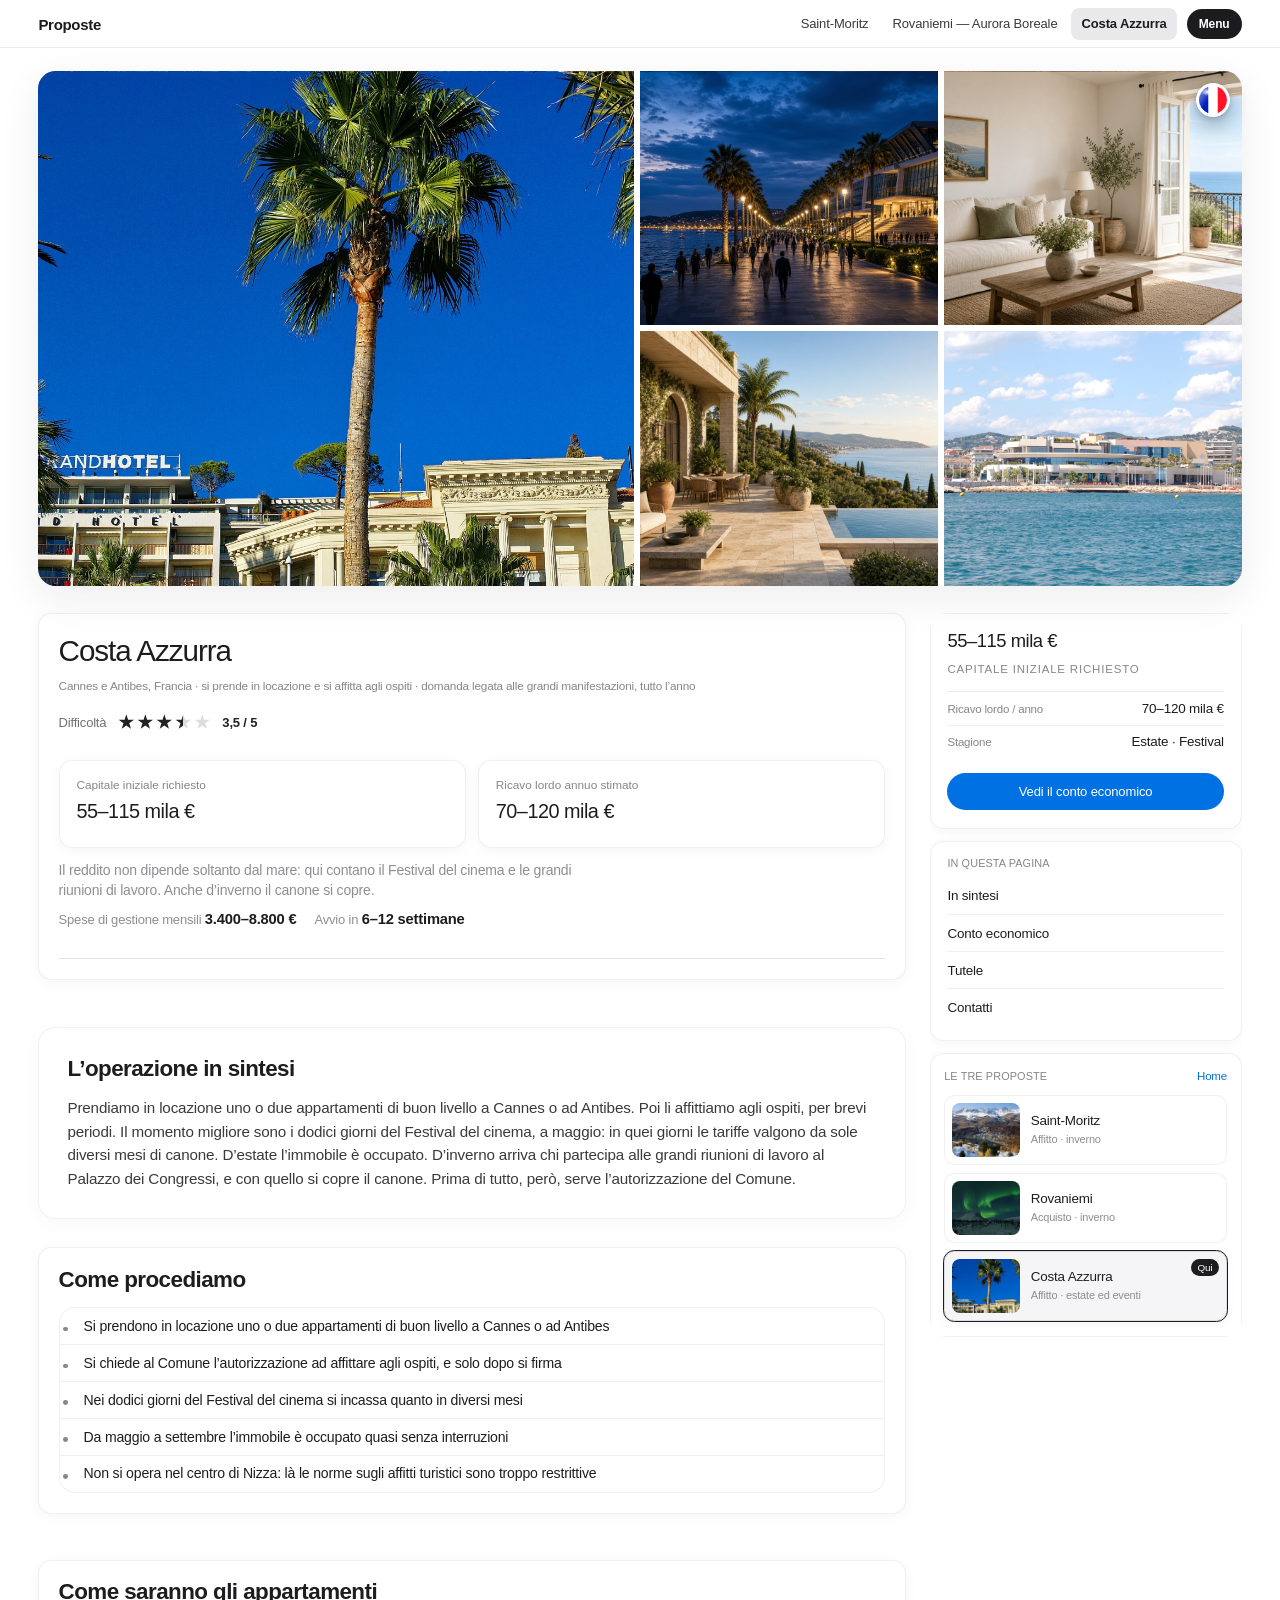
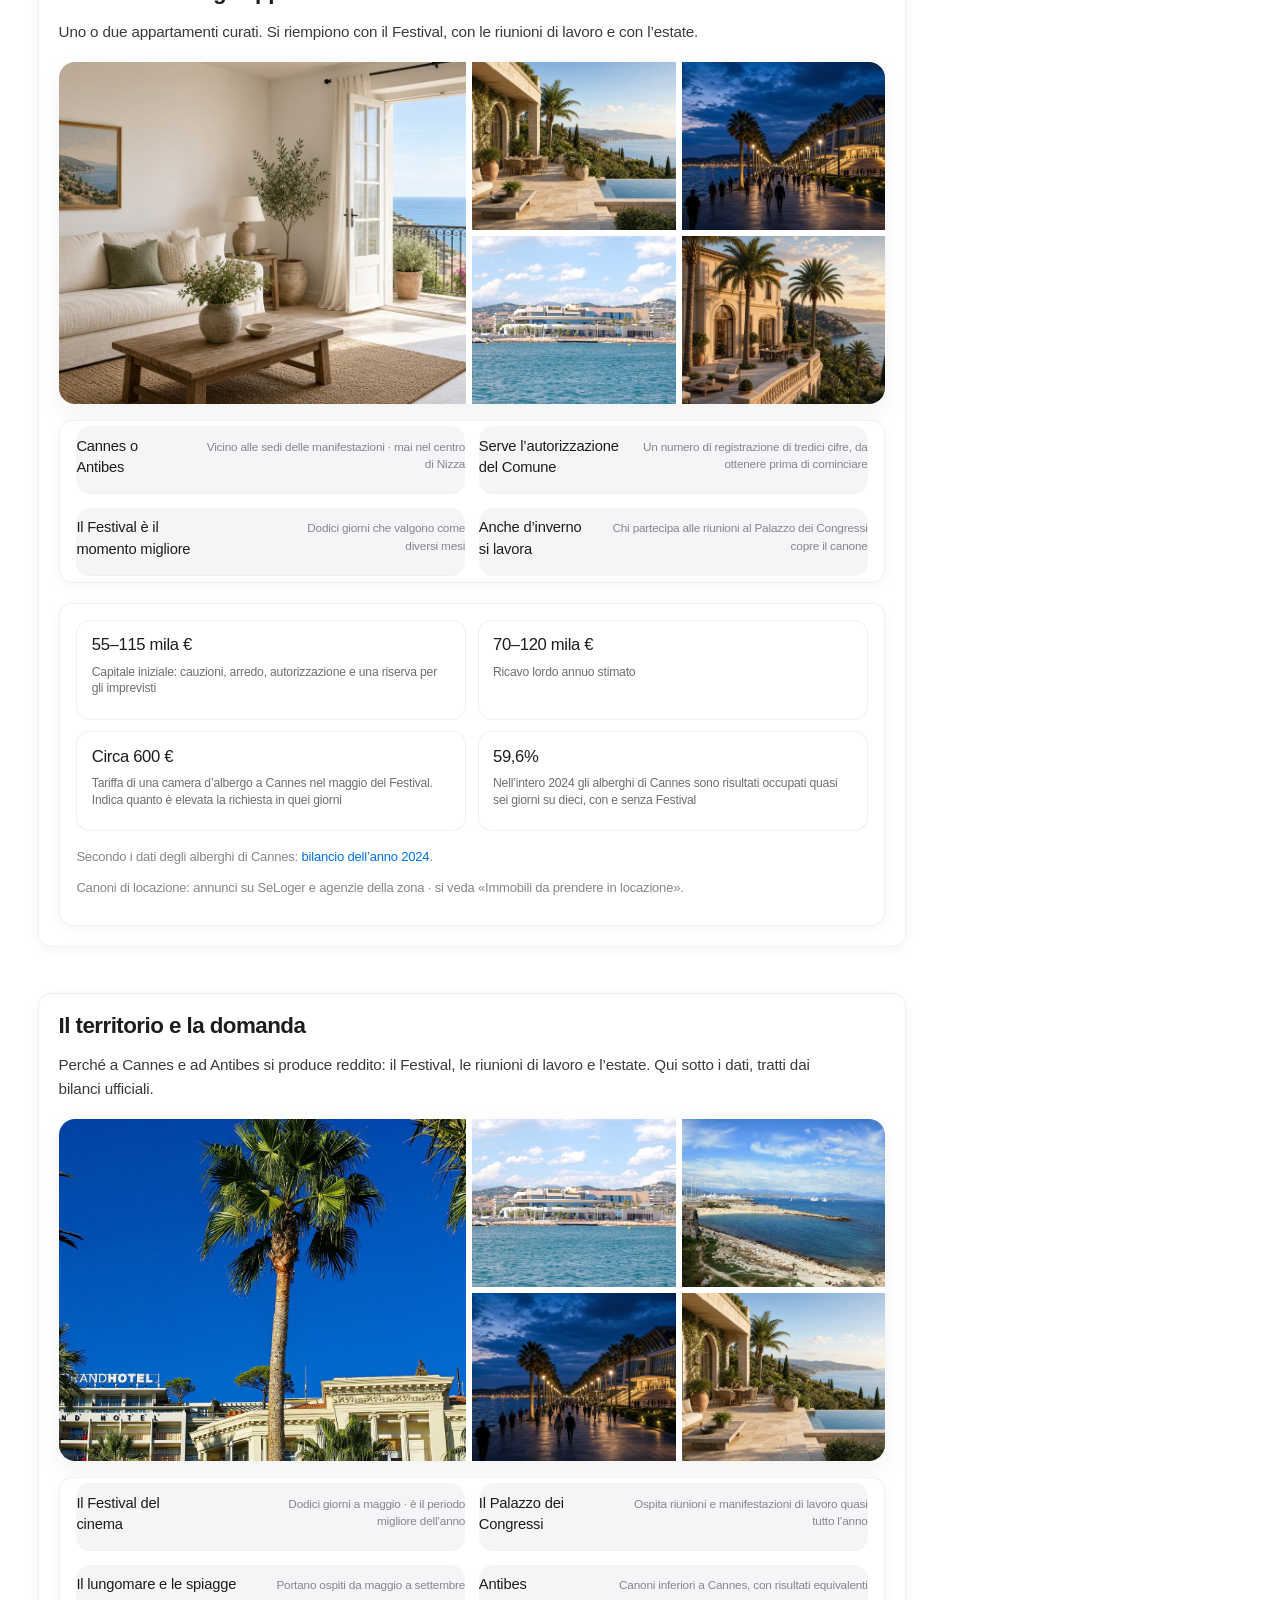
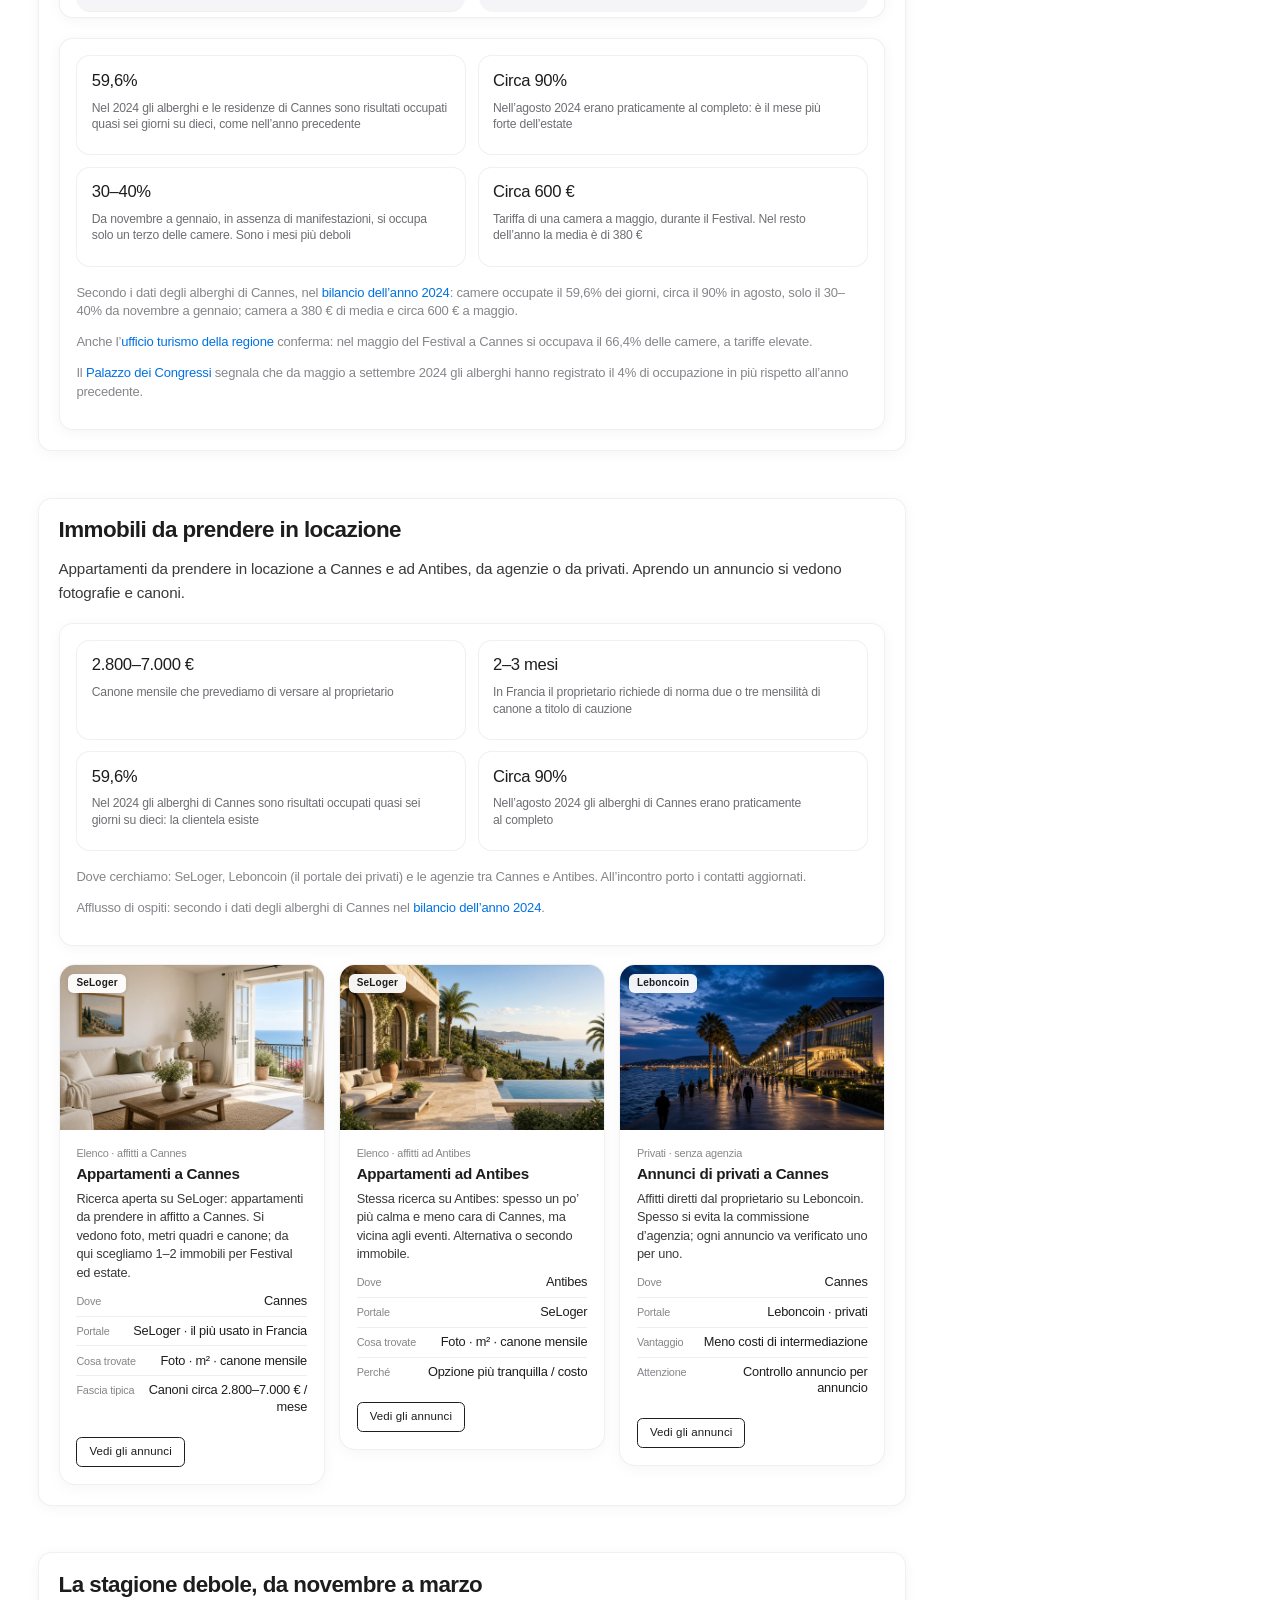
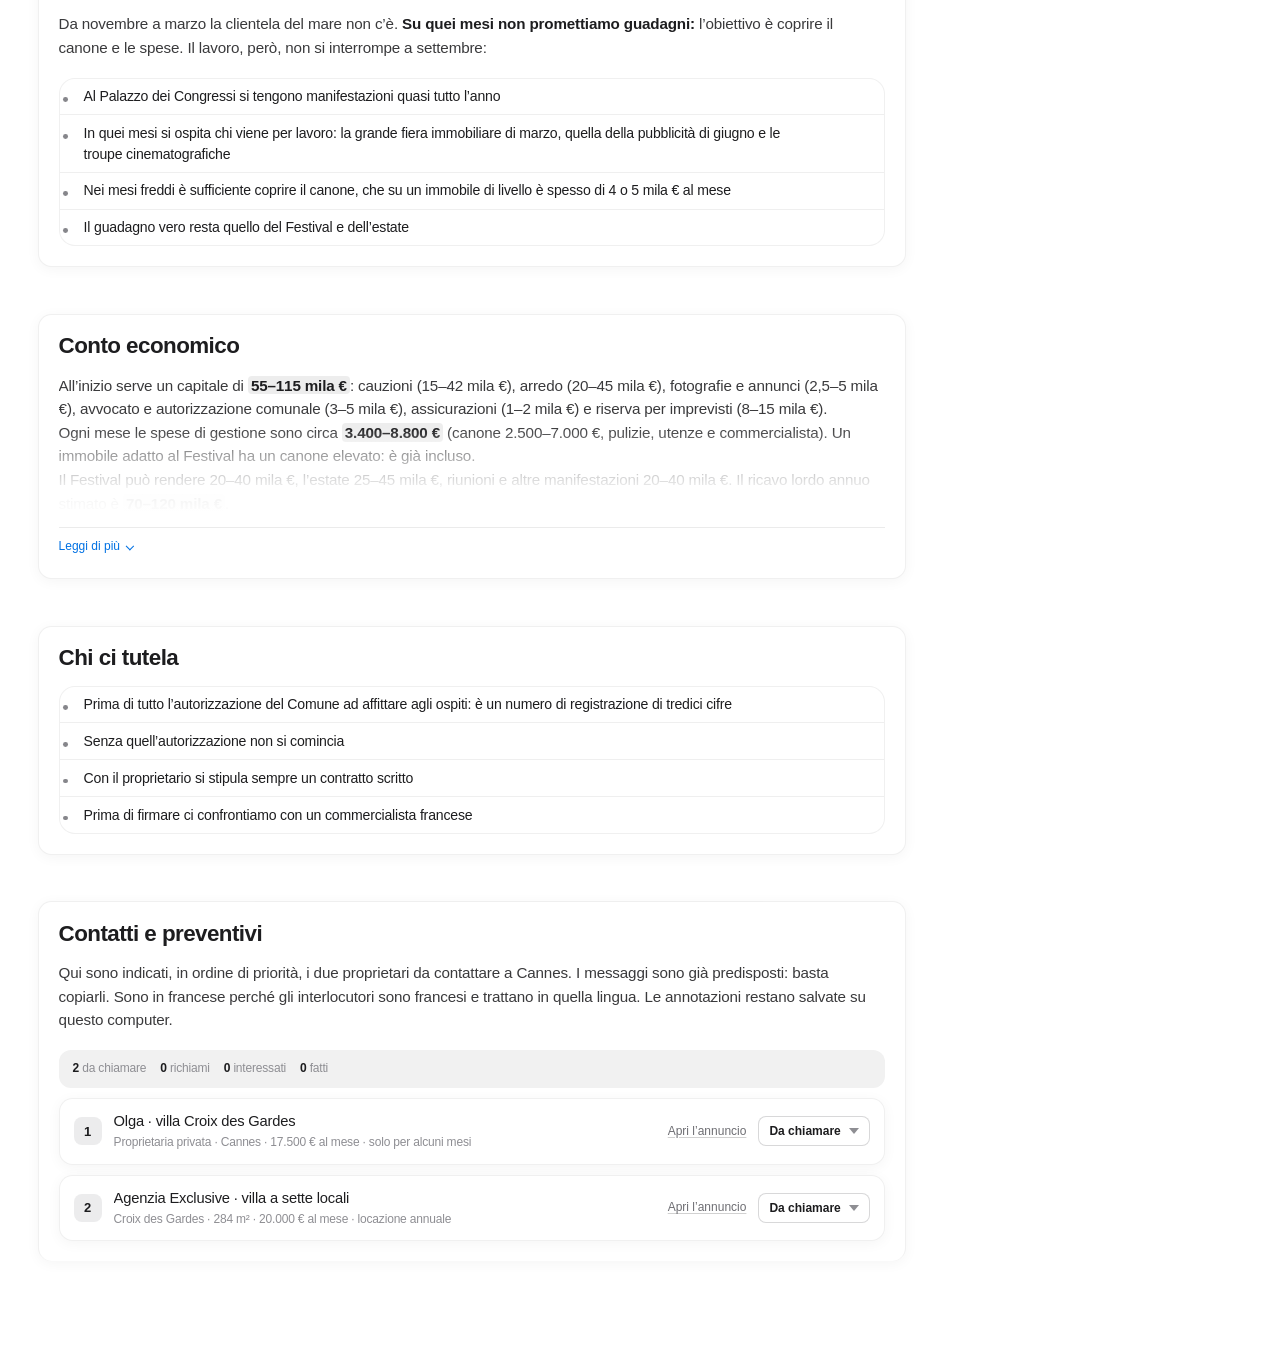
==== commit eef5c1aa: "Fix listing right rail: calm sticky, fixed width, home card layout. Co-authored-by: Cursor <cursorag" ====
--- a/costa-azzurra.html
+++ b/costa-azzurra.html
@@ -6,8 +6,8 @@
   <meta name="theme-color" content="#ffffff" />
   <meta name="apple-mobile-web-app-capable" content="yes" />
   <title>Costa Azzurra — Proposta</title>
-  <link rel="stylesheet" href="styles.css?v=20260926min" />
-  <link rel="stylesheet" href="skeleton.css?v=20260926min" />
+  <link rel="stylesheet" href="styles.css?v=20260926rail" />
+  <link rel="stylesheet" href="skeleton.css?v=20260926rail" />
 </head>
 <body class="is-skel listing-page">
 
@@ -394,11 +394,11 @@
     </div>
   </main>
 
-  <script src="skeleton-markup.js?v=20260926min" data-skel="project"></script>
-  <script src="skeleton.js?v=20260926min"></script>
-  <script src="topbar.js?v=20260926min"></script>
-  <script src="calldesk.js?v=20260926min"></script>
-  <script src="air-more.js?v=20260926min"></script>
-  <script src="rail.js?v=20260926min"></script>
+  <script src="skeleton-markup.js?v=20260926rail" data-skel="project"></script>
+  <script src="skeleton.js?v=20260926rail"></script>
+  <script src="topbar.js?v=20260926rail"></script>
+  <script src="calldesk.js?v=20260926rail"></script>
+  <script src="air-more.js?v=20260926rail"></script>
+  <script src="rail.js?v=20260926rail"></script>
 </body>
 </html>
--- a/styles.css
+++ b/styles.css
@@ -17173,3 +17173,514 @@
 .listing-page .yr-table {
   display: none !important;
 }
+
+/* =========================================================
+   STATS FULLSCREEN — home DNA, edge-to-edge map
+   ========================================================= */
+body.stats-page {
+  background: #fff !important;
+  color: #1d1d1f !important;
+  font-size: 17px !important;
+  line-height: 1.47 !important;
+  letter-spacing: -0.011em !important;
+  overflow: hidden !important;
+}
+
+.stats-page .bento--stats,
+.stats-page .page-real {
+  width: 100% !important;
+  max-width: none !important;
+  margin: 0 !important;
+  padding: 0 !important;
+  background: #fff !important;
+}
+
+.stats-page .stats-fs {
+  position: fixed !important;
+  top: calc(var(--bar-h) + env(safe-area-inset-top, 0px)) !important;
+  left: 0 !important;
+  right: 0 !important;
+  bottom: 0 !important;
+  width: 100% !important;
+  height: auto !important;
+  margin: 0 !important;
+  padding: 0 !important;
+  overflow: hidden !important;
+  background: #f5f5f7 !important;
+}
+
+.stats-page .stats-fs__map {
+  position: absolute !important;
+  inset: 0 !important;
+  width: 100% !important;
+  height: 100% !important;
+  z-index: 1 !important;
+  background: #e8e8ed !important;
+}
+
+.stats-page .stats-fs__map .leaflet-container {
+  width: 100% !important;
+  height: 100% !important;
+  font: inherit !important;
+  background: #e8e8ed !important;
+}
+
+.stats-page .leaflet-control-attribution {
+  font-size: 10px !important;
+  background: rgba(255, 255, 255, 0.82) !important;
+  color: #86868b !important;
+  border: 0 !important;
+  box-shadow: none !important;
+}
+
+.stats-page .leaflet-control-zoom a {
+  width: 34px !important;
+  height: 34px !important;
+  line-height: 34px !important;
+  border: 1px solid rgba(0, 0, 0, 0.06) !important;
+  border-radius: 8px !important;
+  color: #1d1d1f !important;
+  background: #fff !important;
+  box-shadow: 0 0.15rem 0.85rem rgba(0, 0, 0, 0.045) !important;
+}
+
+.stats-page .leaflet-control-zoom {
+  border: 0 !important;
+  margin: 12px 12px 0 0 !important;
+  gap: 6px !important;
+}
+
+.stats-page .leaflet-control-zoom a + a {
+  margin-top: 6px !important;
+  border-top: 1px solid rgba(0, 0, 0, 0.06) !important;
+}
+
+.stats-page .stats-map-tip {
+  font-family: inherit !important;
+  font-size: 12px !important;
+  font-weight: 500 !important;
+  color: #1d1d1f !important;
+  background: #fff !important;
+  border: 1px solid rgba(0, 0, 0, 0.06) !important;
+  border-radius: 8px !important;
+  box-shadow: 0 0.15rem 0.85rem rgba(0, 0, 0, 0.08) !important;
+  padding: 4px 8px !important;
+}
+
+.stats-page .stats-map-tip::before {
+  border-top-color: #fff !important;
+}
+
+.stats-page .stats-fs__panel {
+  position: absolute !important;
+  left: 50% !important;
+  bottom: max(16px, env(safe-area-inset-bottom, 0px)) !important;
+  transform: translateX(-50%) !important;
+  z-index: 5 !important;
+  width: min(92vw, 42rem) !important;
+  background: #fff !important;
+  border: 1px solid rgba(0, 0, 0, 0.06) !important;
+  border-radius: 0.85rem !important;
+  box-shadow: 0 0.35rem 1.4rem rgba(0, 0, 0, 0.1) !important;
+  padding: 1.05rem 1.15rem 1.15rem !important;
+}
+
+.stats-page .stats-fs__title {
+  margin: 0 0 0.45em !important;
+  font-size: clamp(1.25rem, 2.2vw, 1.55rem) !important;
+  font-weight: 300 !important;
+  letter-spacing: -0.03em !important;
+  line-height: 1.15 !important;
+  color: #1d1d1f !important;
+}
+
+.stats-page .stats-fs__lead {
+  margin: 0 0 0.85em !important;
+  font-size: clamp(0.78rem, 1.05vw, 0.88rem) !important;
+  line-height: 1.45 !important;
+  color: #6e6e73 !important;
+  font-weight: 400 !important;
+  max-width: 36em !important;
+}
+
+.stats-page .stats-fs__legend {
+  list-style: none !important;
+  margin: 0 0 0.95em !important;
+  padding: 0 !important;
+  display: flex !important;
+  flex-wrap: wrap !important;
+  gap: 0.55rem 1rem !important;
+}
+
+.stats-page .stats-fs__legend li {
+  display: inline-flex !important;
+  align-items: center !important;
+  gap: 0.4rem !important;
+  font-size: 0.72rem !important;
+  color: #86868b !important;
+  font-weight: 400 !important;
+}
+
+.stats-page .stats-fs__dot {
+  width: 0.55rem !important;
+  height: 0.55rem !important;
+  border-radius: 50% !important;
+  display: inline-block !important;
+  border: 1.5px solid #fff !important;
+  box-shadow: 0 0 0 1px rgba(0, 0, 0, 0.08) !important;
+}
+
+.stats-page .stats-fs__dot--mute { background: #c7c7cc !important; }
+.stats-page .stats-fs__dot--own { background: #86868b !important; }
+.stats-page .stats-fs__dot--pick { background: #1d1d1f !important; }
+
+.stats-page .stats-fs__cards {
+  display: grid !important;
+  grid-template-columns: repeat(3, minmax(0, 1fr)) !important;
+  gap: 0.55rem !important;
+}
+
+.stats-page .stats-fs__card {
+  display: flex !important;
+  flex-direction: column !important;
+  gap: 0.2rem !important;
+  padding: 0.7rem 0.75rem !important;
+  border-radius: 0.65rem !important;
+  border: 1px solid rgba(0, 0, 0, 0.06) !important;
+  background: #fff !important;
+  text-decoration: none !important;
+  color: inherit !important;
+  transition: background 0.15s ease !important;
+}
+
+.stats-page .stats-fs__card:hover {
+  background: #f5f5f7 !important;
+}
+
+.stats-page .stats-fs__card strong {
+  font-size: 0.84rem !important;
+  font-weight: 500 !important;
+  color: #1d1d1f !important;
+  letter-spacing: -0.015em !important;
+}
+
+.stats-page .stats-fs__card span {
+  font-size: 0.68rem !important;
+  line-height: 1.35 !important;
+  color: #86868b !important;
+  font-weight: 400 !important;
+}
+
+@media (max-width: 734px) {
+  .stats-page .stats-fs__panel {
+    width: calc(100% - 24px) !important;
+    bottom: max(12px, env(safe-area-inset-bottom, 0px)) !important;
+    padding: 0.95rem 1rem 1.05rem !important;
+  }
+
+  .stats-page .stats-fs__cards {
+    grid-template-columns: 1fr !important;
+    gap: 0.45rem !important;
+  }
+
+  .stats-page .stats-fs__title {
+    font-size: 1.35rem !important;
+    font-weight: 500 !important;
+  }
+}
+
+/* Kill old deck leftovers on stats page */
+.stats-page .stats-flow,
+.stats-page .stats-deck,
+.stats-page .stats-nav,
+.stats-page .stats-slide {
+  display: none !important;
+}
+
+/* =========================================================
+   RAIL FIX — calm sticky, home card layout, no stretch weirdness
+   ========================================================= */
+@media (min-width: 901px) {
+  .listing-page .listing-layout {
+    display: flex !important;
+    flex-direction: row !important;
+    flex-wrap: nowrap !important;
+    align-items: flex-start !important;
+    gap: 1.5rem !important;
+    width: 100% !important;
+  }
+
+  .listing-page .listing-main {
+    flex: 1 1 auto !important;
+    width: auto !important;
+    max-width: none !important;
+    min-width: 0 !important;
+  }
+
+  .listing-page .listing-rail,
+  .listing-page aside.listing-rail {
+    display: block !important;
+    position: sticky !important;
+    top: calc(var(--bar-h, 52px) + 0.75rem) !important;
+    flex: 0 0 19.5rem !important;
+    width: 19.5rem !important;
+    max-width: 19.5rem !important;
+    height: auto !important;
+    max-height: calc(100dvh - var(--bar-h, 52px) - 1.5rem) !important;
+    margin: 0 !important;
+    padding: 0 !important;
+    overflow: visible !important;
+    transform: none !important;
+    align-self: flex-start !important;
+    background: transparent !important;
+    border: 0 !important;
+    box-shadow: none !important;
+  }
+
+  .listing-page .listing-rail__inner,
+  .listing-page .listing-rail__inner.apple-scroll {
+    display: flex !important;
+    flex-direction: column !important;
+    gap: 0.75rem !important;
+    height: auto !important;
+    max-height: calc(100dvh - var(--bar-h, 52px) - 1.5rem) !important;
+    min-height: 0 !important;
+    overflow-x: hidden !important;
+    overflow-y: auto !important;
+    -webkit-overflow-scrolling: touch !important;
+    padding: 0 !important;
+    margin: 0 !important;
+    background: transparent !important;
+    border: 0 !important;
+    box-shadow: none !important;
+  }
+
+  .listing-page .listing-rail__card,
+  .listing-page .listing-rail__toc,
+  .listing-page .rail-switch {
+    flex: 0 0 auto !important;
+    width: 100% !important;
+    margin: 0 !important;
+    background: #fff !important;
+    border: 1px solid rgba(0, 0, 0, 0.06) !important;
+    border-radius: 0.85rem !important;
+    box-shadow: 0 0.15rem 0.85rem rgba(0, 0, 0, 0.045) !important;
+  }
+
+  .listing-page .listing-rail__card {
+    padding: 1rem 1.05rem 1.1rem !important;
+  }
+
+  .listing-page .listing-rail__card .booking-card__amount {
+    display: block !important;
+    font-size: 1.15rem !important;
+    font-weight: 500 !important;
+    letter-spacing: -0.025em !important;
+    color: #1d1d1f !important;
+    line-height: 1.2 !important;
+  }
+
+  .listing-page .listing-rail__card .booking-card__period {
+    display: block !important;
+    margin-top: 0.25rem !important;
+    font-size: 0.72rem !important;
+    color: #86868b !important;
+    font-weight: 400 !important;
+  }
+
+  .listing-page .listing-rail__card .booking-card__facts {
+    list-style: none !important;
+    margin: 0.85rem 0 0 !important;
+    padding: 0 !important;
+  }
+
+  .listing-page .listing-rail__card .booking-card__facts li {
+    display: flex !important;
+    flex-direction: row !important;
+    align-items: baseline !important;
+    justify-content: space-between !important;
+    gap: 0.5rem !important;
+    padding: 0.45rem 0 !important;
+    border-bottom: 1px solid #efefef !important;
+    font-size: 0.84rem !important;
+  }
+
+  .listing-page .listing-rail__card .booking-card__facts li:last-child {
+    border-bottom: 0 !important;
+  }
+
+  .listing-page .listing-rail__card .booking-card__facts span {
+    color: #86868b !important;
+    font-weight: 400 !important;
+    font-size: 0.72rem !important;
+  }
+
+  .listing-page .listing-rail__card .booking-card__facts b {
+    color: #1d1d1f !important;
+    font-weight: 500 !important;
+    font-size: 0.84rem !important;
+    text-align: right !important;
+  }
+
+  .listing-page .listing-rail__card .portal-cta {
+    display: block !important;
+    width: 100% !important;
+    text-align: center !important;
+    margin-top: 0.9rem !important;
+    box-sizing: border-box !important;
+  }
+
+  .listing-page .listing-rail__toc {
+    padding: 0.85rem 1.05rem 0.95rem !important;
+  }
+
+  .listing-page .listing-rail__label {
+    margin: 0 0 0.45rem !important;
+    font-size: 0.68rem !important;
+    font-weight: 500 !important;
+    color: #86868b !important;
+    letter-spacing: 0.01em !important;
+  }
+
+  .listing-page .listing-rail__toc a {
+    display: block !important;
+    padding: 0.5rem 0 !important;
+    border-bottom: 1px solid #efefef !important;
+    font-size: 0.84rem !important;
+    font-weight: 400 !important;
+    color: #1d1d1f !important;
+    text-decoration: none !important;
+    line-height: 1.35 !important;
+  }
+
+  .listing-page .listing-rail__toc a:last-of-type {
+    border-bottom: 0 !important;
+  }
+
+  /* City switch — fixed row cards, no flex stretch */
+  .listing-page .rail-switch {
+    display: flex !important;
+    flex-direction: column !important;
+    gap: 0.5rem !important;
+    padding: 0.85rem 0.85rem 0.95rem !important;
+    margin-top: 0 !important;
+    overflow: visible !important;
+    min-height: 0 !important;
+  }
+
+  .listing-page .rail-switch__top {
+    display: flex !important;
+    align-items: center !important;
+    justify-content: space-between !important;
+    gap: 0.5rem !important;
+    flex: 0 0 auto !important;
+    margin: 0 0 0.15rem !important;
+    padding: 0 !important;
+    border: 0 !important;
+  }
+
+  .listing-page .rail-switch__top .listing-rail__label {
+    margin: 0 !important;
+  }
+
+  .listing-page .rail-switch__home {
+    font-size: 0.72rem !important;
+    font-weight: 500 !important;
+    color: #0071e3 !important;
+    text-decoration: none !important;
+  }
+
+  .listing-page .rail-switch__card {
+    position: relative !important;
+    display: grid !important;
+    grid-template-columns: 4.25rem minmax(0, 1fr) !important;
+    grid-template-rows: auto !important;
+    align-items: center !important;
+    gap: 0.65rem !important;
+    flex: 0 0 auto !important;
+    min-height: 0 !important;
+    height: auto !important;
+    margin: 0 !important;
+    padding: 0.45rem !important;
+    border-radius: 0.65rem !important;
+    border: 1px solid rgba(0, 0, 0, 0.06) !important;
+    background: #fff !important;
+    box-shadow: none !important;
+    text-decoration: none !important;
+    color: inherit !important;
+    overflow: hidden !important;
+  }
+
+  .listing-page .rail-switch__card.is-here {
+    background: #f5f5f7 !important;
+    border-color: rgba(0, 0, 0, 0.1) !important;
+  }
+
+  .listing-page .rail-switch__media {
+    width: 4.25rem !important;
+    height: 3.35rem !important;
+    min-height: 3.35rem !important;
+    max-height: 3.35rem !important;
+    border-radius: 0.5rem !important;
+    background-size: cover !important;
+    background-position: center !important;
+    align-self: center !important;
+  }
+
+  .listing-page .rail-switch__body {
+    min-width: 0 !important;
+    display: flex !important;
+    flex-direction: column !important;
+    gap: 0.12rem !important;
+    padding-right: 1.6rem !important;
+  }
+
+  .listing-page .rail-switch__body strong {
+    font-size: 0.84rem !important;
+    font-weight: 500 !important;
+    color: #1d1d1f !important;
+    letter-spacing: -0.015em !important;
+    line-height: 1.25 !important;
+  }
+
+  .listing-page .rail-switch__tag {
+    font-size: 0.68rem !important;
+    color: #86868b !important;
+    font-weight: 400 !important;
+  }
+
+  .listing-page .rail-switch__desc {
+    display: none !important; /* keep rail compact like home */
+  }
+
+  .listing-page .rail-switch__here {
+    position: absolute !important;
+    top: 0.45rem !important;
+    right: 0.45rem !important;
+    margin: 0 !important;
+    padding: 0.15rem 0.4rem !important;
+    border-radius: 980px !important;
+    background: #1d1d1f !important;
+    color: #fff !important;
+    font-size: 0.62rem !important;
+    font-weight: 500 !important;
+    line-height: 1.2 !important;
+  }
+}
+
+/* Portrait / narrow: hide rail (unchanged intent) */
+@media (orientation: portrait), (max-width: 900px) {
+  .listing-page .listing-rail,
+  .listing-page aside.listing-rail {
+    display: none !important;
+  }
+
+  .listing-page .listing-layout {
+    display: block !important;
+  }
+
+  .listing-page .listing-main {
+    width: 100% !important;
+    max-width: 100% !important;
+  }
+}
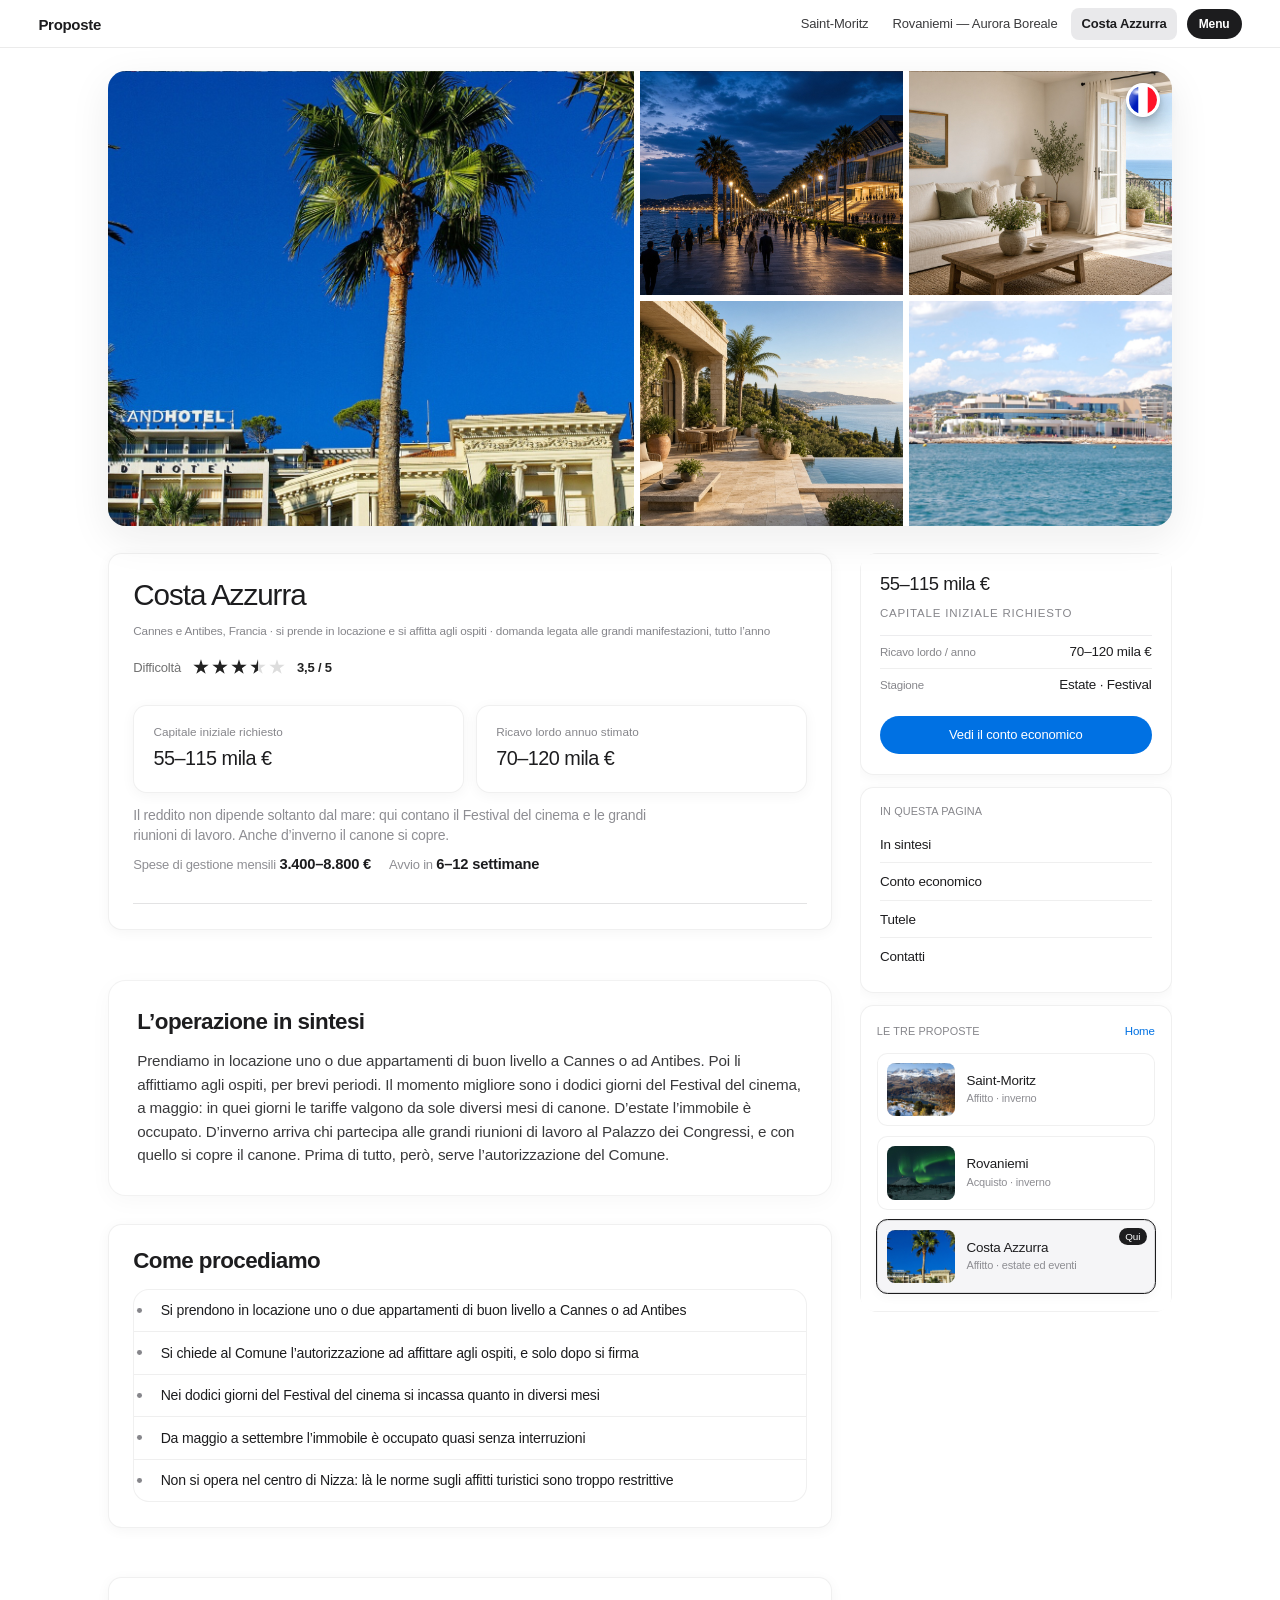
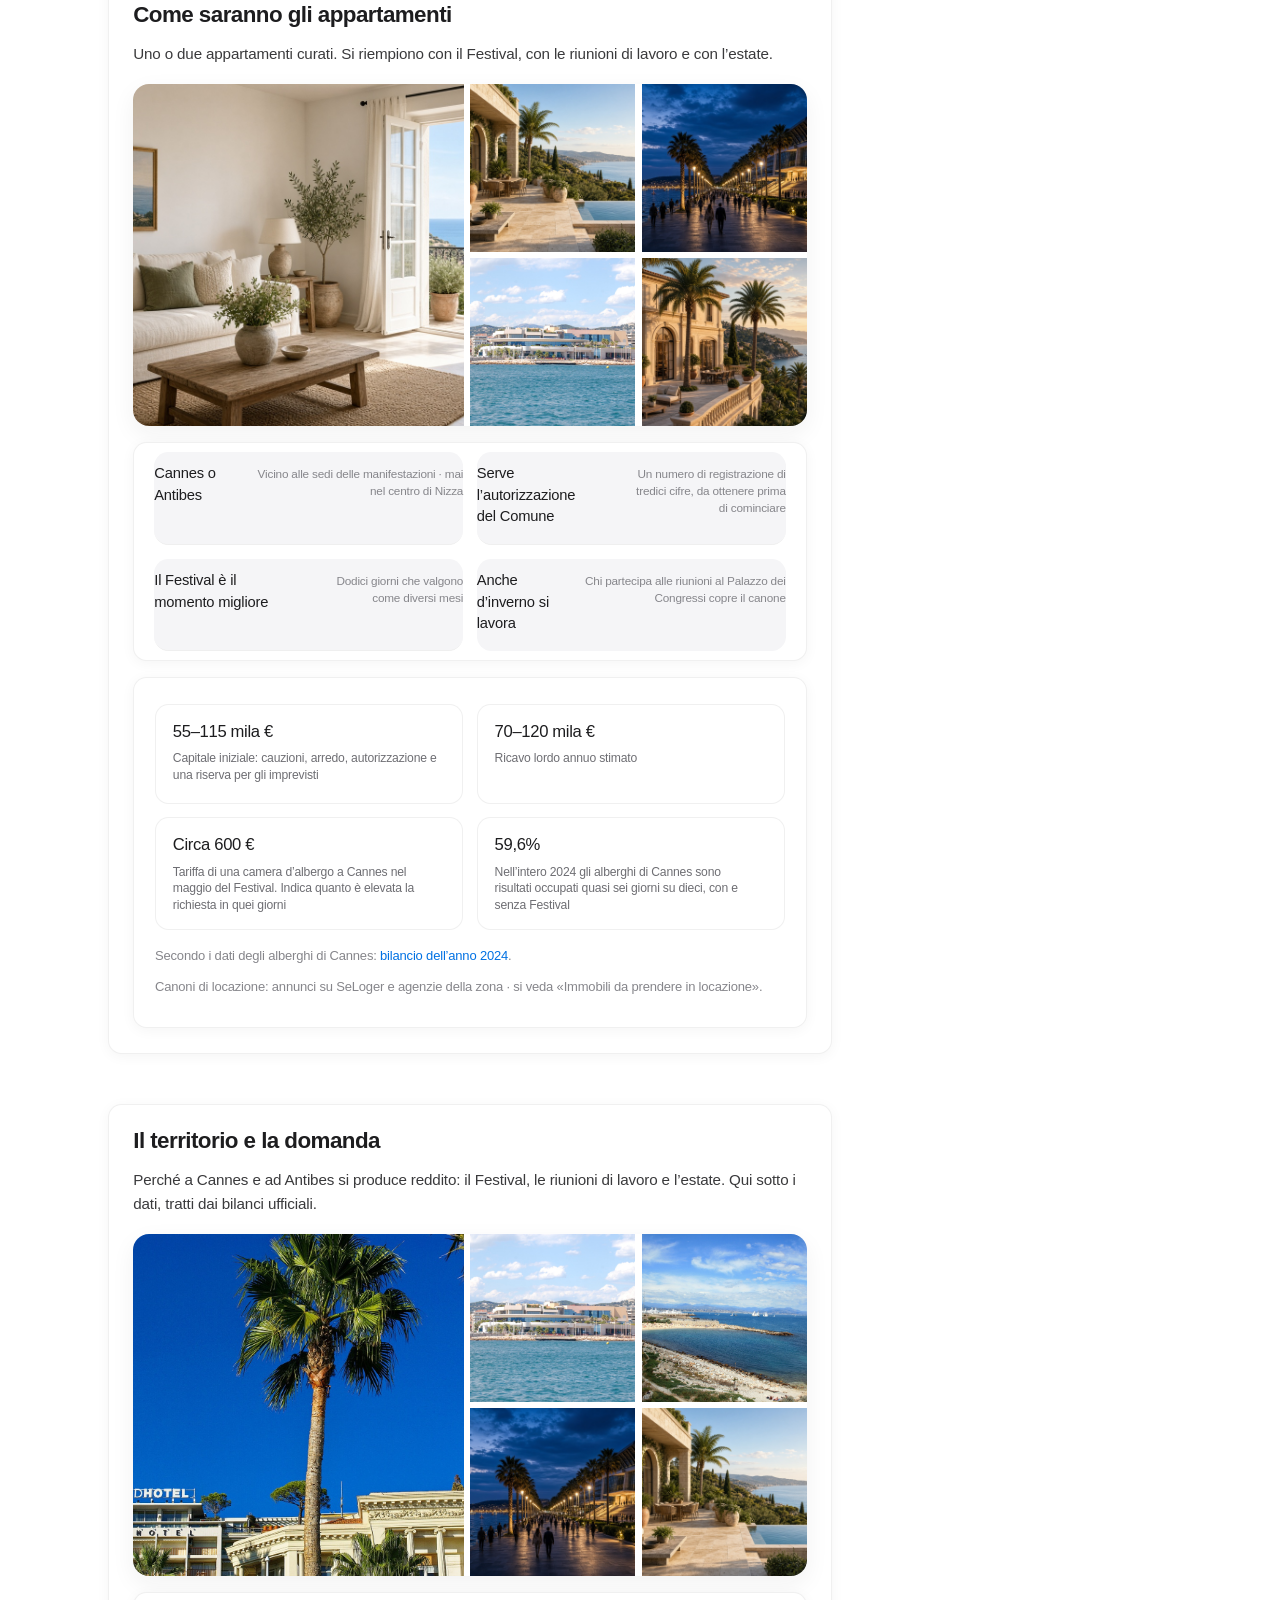
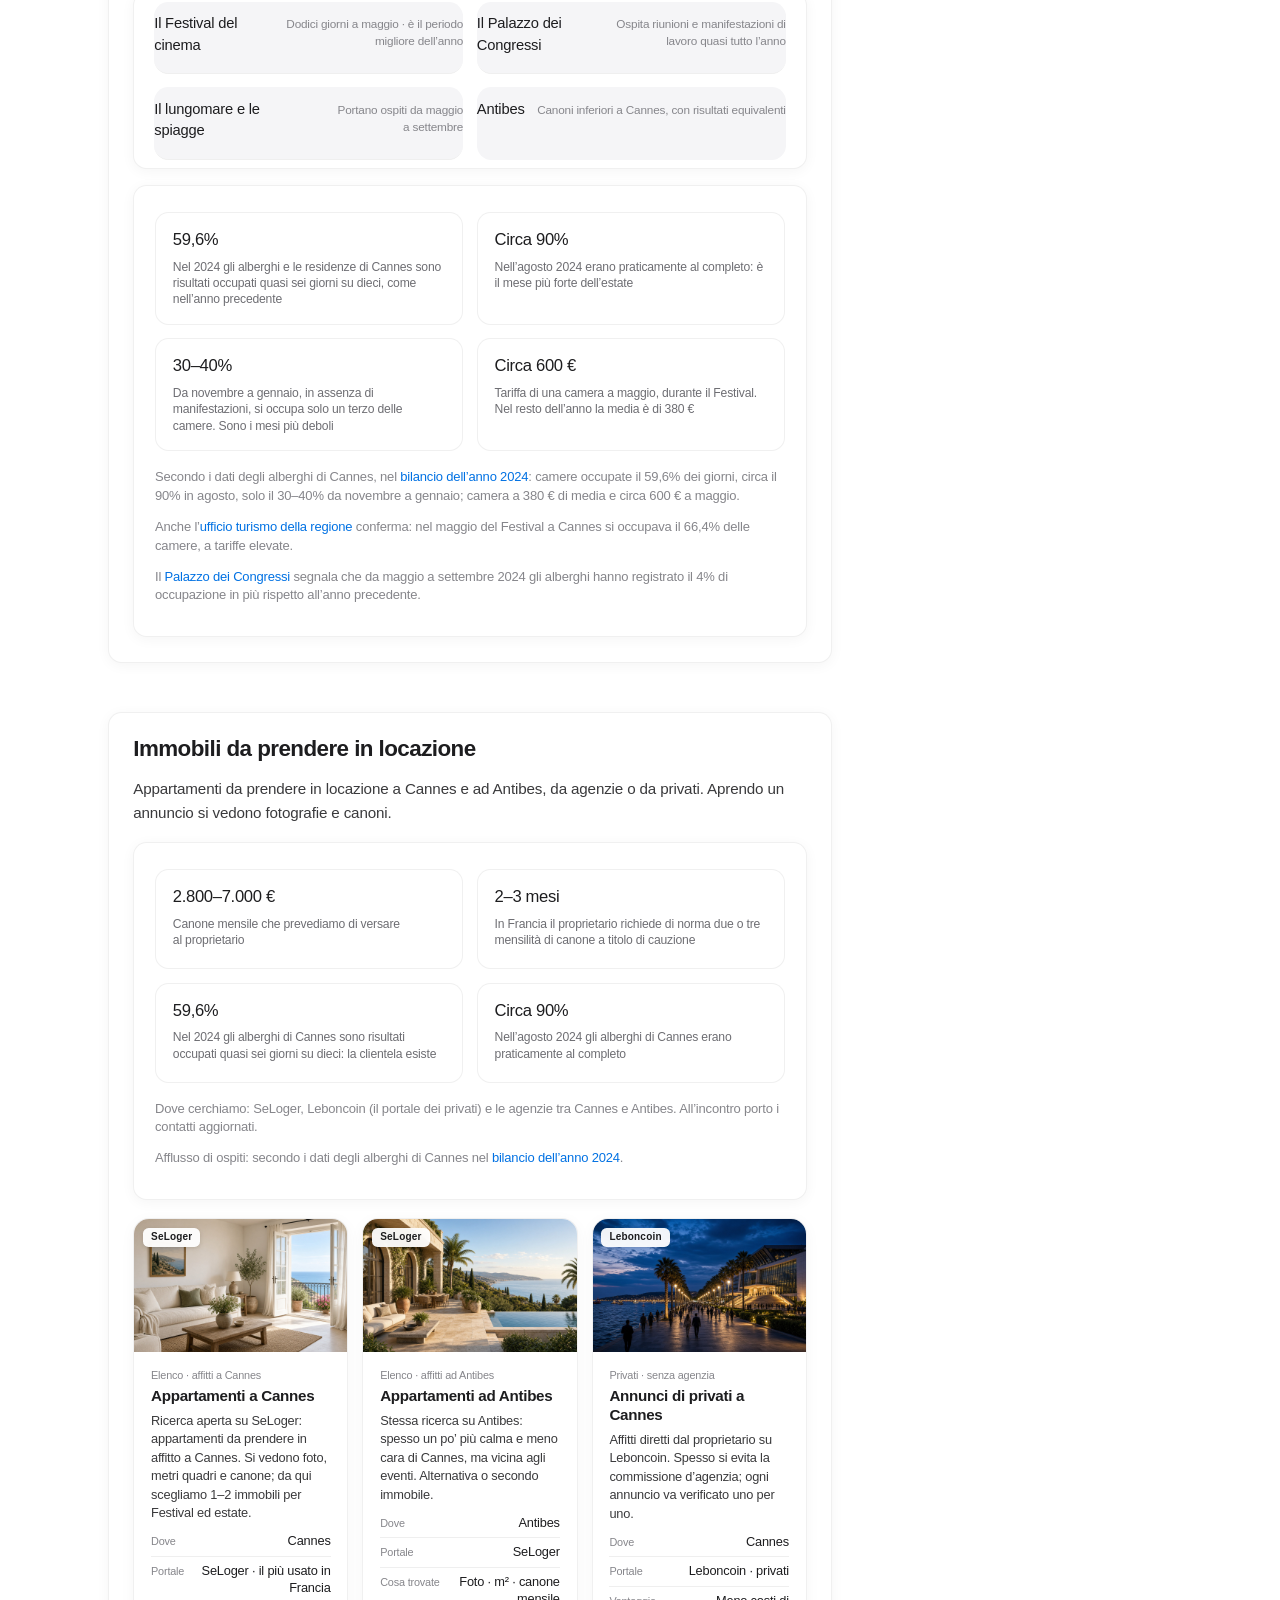
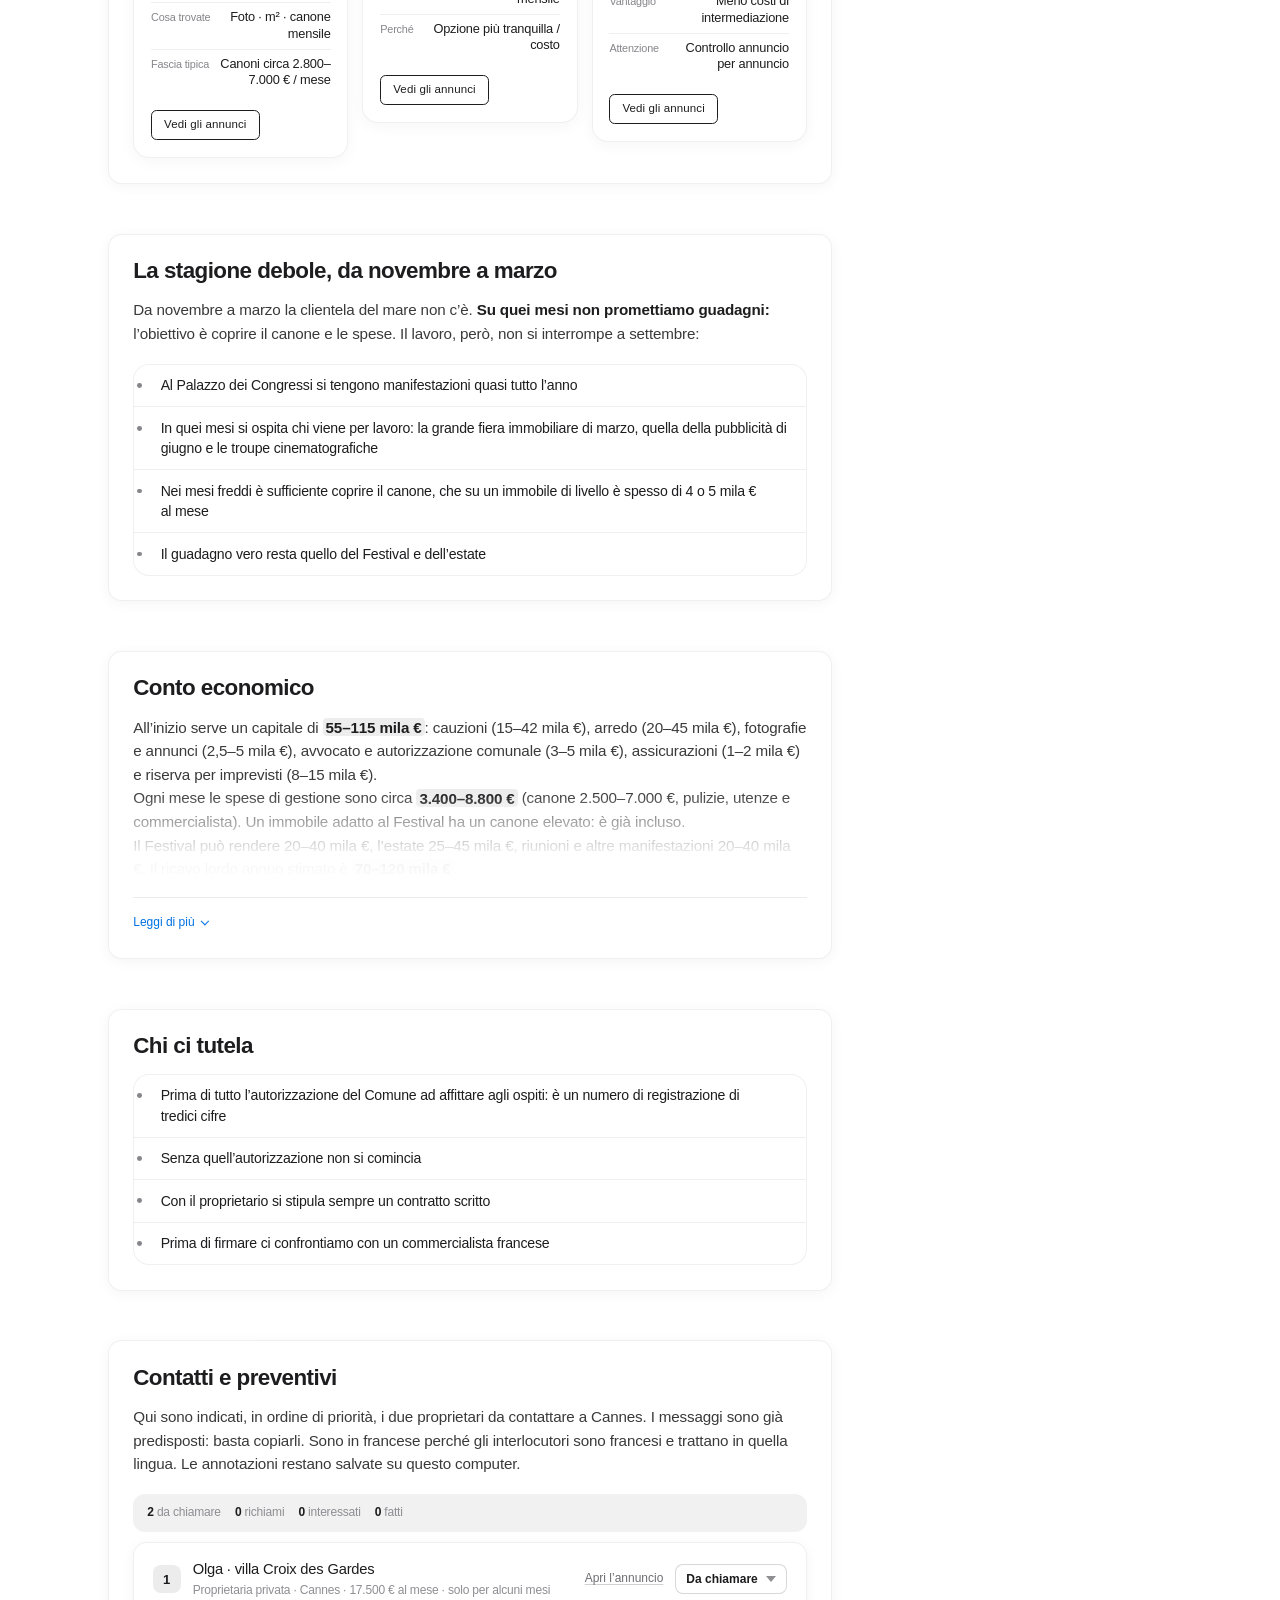
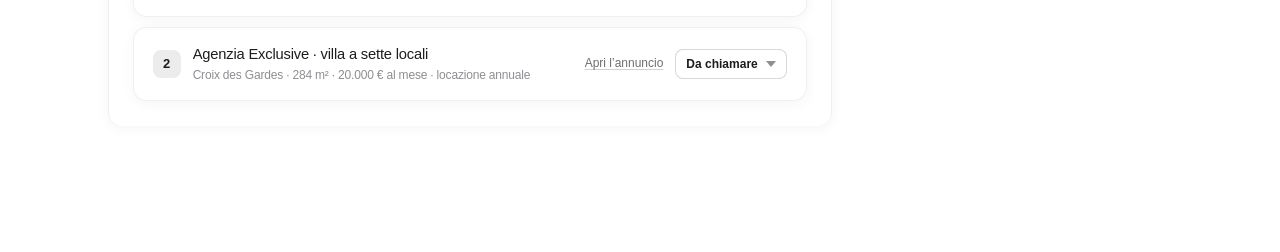
==== commit 756b442a: "Add breathing room so content is not flush to container edges. Co-authored-by: Cursor <cursoragent@c" ====
--- a/costa-azzurra.html
+++ b/costa-azzurra.html
@@ -6,8 +6,8 @@
   <meta name="theme-color" content="#ffffff" />
   <meta name="apple-mobile-web-app-capable" content="yes" />
   <title>Costa Azzurra — Proposta</title>
-  <link rel="stylesheet" href="styles.css?v=20260926rail" />
-  <link rel="stylesheet" href="skeleton.css?v=20260926rail" />
+  <link rel="stylesheet" href="styles.css?v=20260926air2" />
+  <link rel="stylesheet" href="skeleton.css?v=20260926air2" />
 </head>
 <body class="is-skel listing-page">
 
@@ -394,11 +394,11 @@
     </div>
   </main>
 
-  <script src="skeleton-markup.js?v=20260926rail" data-skel="project"></script>
-  <script src="skeleton.js?v=20260926rail"></script>
-  <script src="topbar.js?v=20260926rail"></script>
-  <script src="calldesk.js?v=20260926rail"></script>
-  <script src="air-more.js?v=20260926rail"></script>
-  <script src="rail.js?v=20260926rail"></script>
+  <script src="skeleton-markup.js?v=20260926air2" data-skel="project"></script>
+  <script src="skeleton.js?v=20260926air2"></script>
+  <script src="topbar.js?v=20260926air2"></script>
+  <script src="calldesk.js?v=20260926air2"></script>
+  <script src="air-more.js?v=20260926air2"></script>
+  <script src="rail.js?v=20260926air2"></script>
 </body>
 </html>
--- a/styles.css
+++ b/styles.css
@@ -17684,3 +17684,239 @@
     max-width: 100% !important;
   }
 }
+
+/* =========================================================
+   BREATHING ROOM — no content flush against container edges
+   ========================================================= */
+.home-page .emily-card__body {
+  padding: 1.25rem 1.3rem 1.35rem !important;
+}
+
+.home-page .emily-card__sub {
+  margin: 0.65em 0 1.15em !important;
+}
+
+.home-page .emily-card__meta {
+  gap: 0.85em !important;
+}
+
+.home-page .emily-card__meta > div {
+  padding: 0.65em 0 0 !important;
+}
+
+.home-page .emily-card__cta {
+  margin-top: 1.1em !important;
+  padding-top: 1em !important;
+}
+
+.home-page .home-air {
+  gap: 1.75rem !important;
+}
+
+.home-page .home-head {
+  margin-bottom: 2.25rem !important;
+  padding-left: 0.25rem !important;
+  padding-right: 0.25rem !important;
+}
+
+.home-page .bento--home,
+.home-page .page-real {
+  padding-left: clamp(1.25rem, 3.5vw, 2.5rem) !important;
+  padding-right: clamp(1.25rem, 3.5vw, 2.5rem) !important;
+  padding-bottom: 2.5rem !important;
+  box-sizing: border-box !important;
+}
+
+/* Listing sections / cards */
+.listing-page .listing-main > .sec,
+.listing-page .listing-main > .air-more,
+.listing-page .listing-main > details.portal-fold,
+.listing-page .listing-hero,
+.listing-page .listing-main > .listing-hero {
+  padding: 1.45rem 1.5rem 1.55rem !important;
+  margin: 0 0 1.35rem !important;
+}
+
+.listing-page .sec-title {
+  margin: 0 0 0.95em !important;
+}
+
+.listing-page .manual,
+.listing-page .air-more .manual {
+  margin: 0 0 1em !important;
+}
+
+.listing-page .snap-list {
+  margin: 0.35rem 0 0 !important;
+  padding: 0 !important;
+}
+
+.listing-page .snap-list li {
+  padding: 0.75em 0 0.75em 1.65rem !important;
+}
+
+.listing-page .place-acts {
+  padding: 0.55rem 1.25rem !important;
+  margin: 1rem 0 !important;
+}
+
+.listing-page .place-acts li {
+  padding: 0.85em 0 !important;
+}
+
+.listing-page .place-stats {
+  padding: 1.25rem 1.3rem 1.35rem !important;
+  margin: 1rem 0 0 !important;
+}
+
+.listing-page .place-stats__grid {
+  gap: 0.85rem !important;
+  margin-top: 0.35rem !important;
+}
+
+.listing-page .place-stat,
+.listing-page .place-stat.is-key {
+  padding: 1rem 1.05rem !important;
+}
+
+.listing-page .money {
+  gap: 0.9rem !important;
+  margin: 0.5rem 0 1rem !important;
+}
+
+.listing-page .money__cell,
+.listing-page .money__cell.is-key,
+.listing-page .money__cell--in,
+.listing-page .money__cell--out {
+  padding: 1.15rem 1.2rem !important;
+}
+
+.listing-page .money__hint,
+.listing-page .money__meta {
+  margin: 0.35rem 0 0.85rem !important;
+}
+
+.listing-page .air-more__btn {
+  margin-top: 1rem !important;
+  padding-top: 1rem !important;
+}
+
+.listing-page .air-more__clip {
+  margin-top: 0.15rem !important;
+}
+
+.listing-page .listing-shell,
+.listing-page .page-real,
+.listing-page .bento--listing {
+  padding-left: clamp(1.15rem, 3vw, 2.25rem) !important;
+  padding-right: clamp(1.15rem, 3vw, 2.25rem) !important;
+  box-sizing: border-box !important;
+}
+
+.listing-page .listing-layout {
+  gap: 1.75rem !important;
+  padding-bottom: 2rem !important;
+}
+
+/* Rail cards — inset from edges */
+@media (min-width: 901px) {
+  .listing-page .listing-rail__card {
+    padding: 1.2rem 1.2rem 1.25rem !important;
+  }
+
+  .listing-page .listing-rail__toc {
+    padding: 1.05rem 1.2rem 1.15rem !important;
+  }
+
+  .listing-page .rail-switch {
+    padding: 1.05rem 1rem 1.1rem !important;
+    gap: 0.65rem !important;
+  }
+
+  .listing-page .rail-switch__card {
+    padding: 0.55rem !important;
+    gap: 0.75rem !important;
+  }
+
+  .listing-page .listing-rail__inner {
+    gap: 0.95rem !important;
+  }
+}
+
+/* Call desk / folds */
+.listing-page .call-lead {
+  padding: 0 !important;
+  overflow: hidden !important;
+}
+
+.listing-page .call-lead__head {
+  padding: 1rem 1.15rem !important;
+  gap: 0.75rem !important;
+}
+
+.listing-page .call-lead__panel {
+  padding: 0 1.15rem 1.2rem !important;
+}
+
+.listing-page .call-lead__meta p,
+.listing-page .call-lead__tip,
+.listing-page .call-lead__script {
+  margin: 0 0 0.85rem !important;
+}
+
+.listing-page details.portal-fold > summary {
+  padding: 1.15rem 1.35rem !important;
+}
+
+.listing-page details.portal-fold .portal-fold__body {
+  padding: 0 1.35rem 1.35rem !important;
+}
+
+/* Stats panel */
+.stats-page .stats-fs__panel {
+  padding: 1.35rem 1.4rem 1.45rem !important;
+}
+
+.stats-page .stats-fs__lead {
+  margin: 0 0 1em !important;
+}
+
+.stats-page .stats-fs__legend {
+  margin: 0 0 1.1em !important;
+  gap: 0.65rem 1.15rem !important;
+}
+
+.stats-page .stats-fs__cards {
+  gap: 0.7rem !important;
+}
+
+.stats-page .stats-fs__card {
+  padding: 0.85rem 0.95rem !important;
+}
+
+/* Booking bar breathing */
+.listing-page .booking-bar {
+  padding: 0.85rem clamp(1.15rem, 3vw, 2.25rem) !important;
+  gap: 1rem !important;
+}
+
+@media (max-width: 734px) {
+  .home-page .bento--home,
+  .home-page .page-real,
+  .listing-page .listing-shell,
+  .listing-page .page-real,
+  .listing-page .bento--listing {
+    padding-left: 1.15rem !important;
+    padding-right: 1.15rem !important;
+  }
+
+  .home-page .emily-card__body {
+    padding: 1.15rem 1.15rem 1.25rem !important;
+  }
+
+  .listing-page .listing-main > .sec,
+  .listing-page .listing-main > .air-more,
+  .listing-page .listing-hero {
+    padding: 1.25rem 1.2rem 1.35rem !important;
+  }
+}
